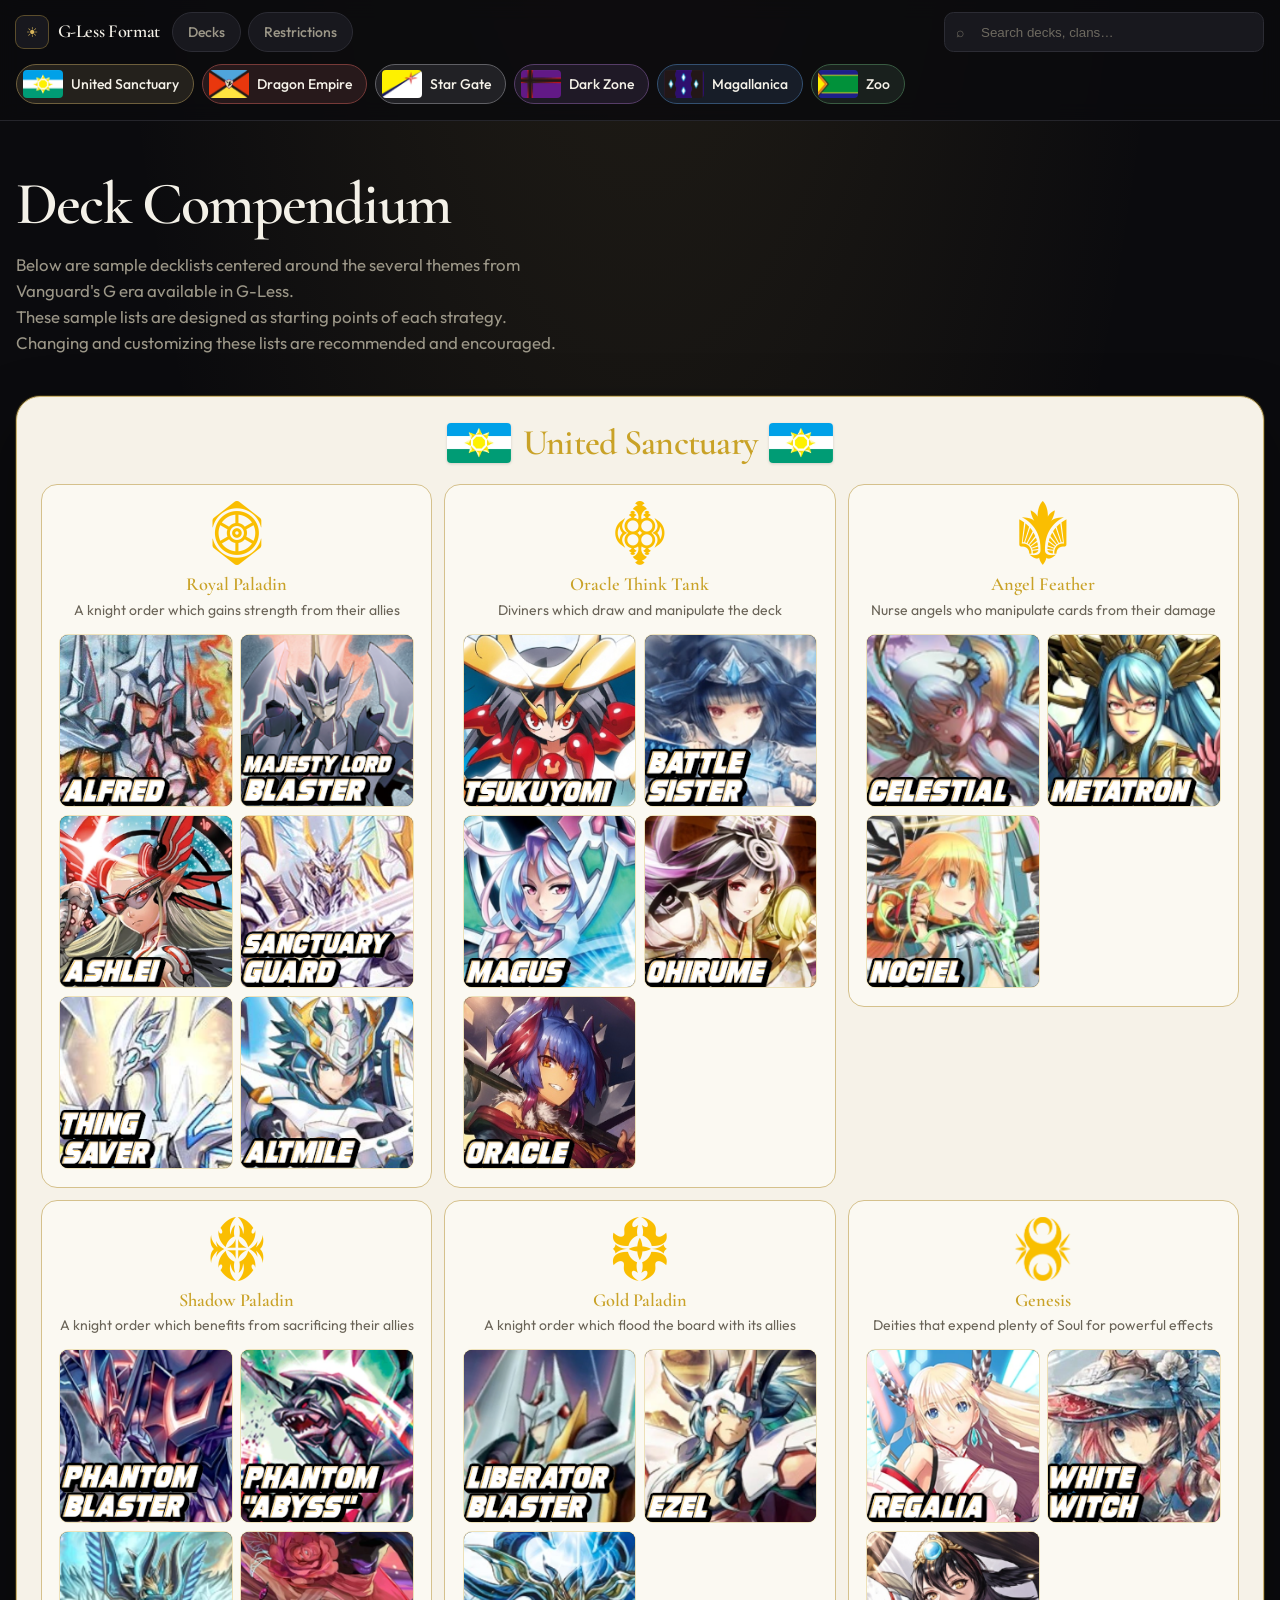
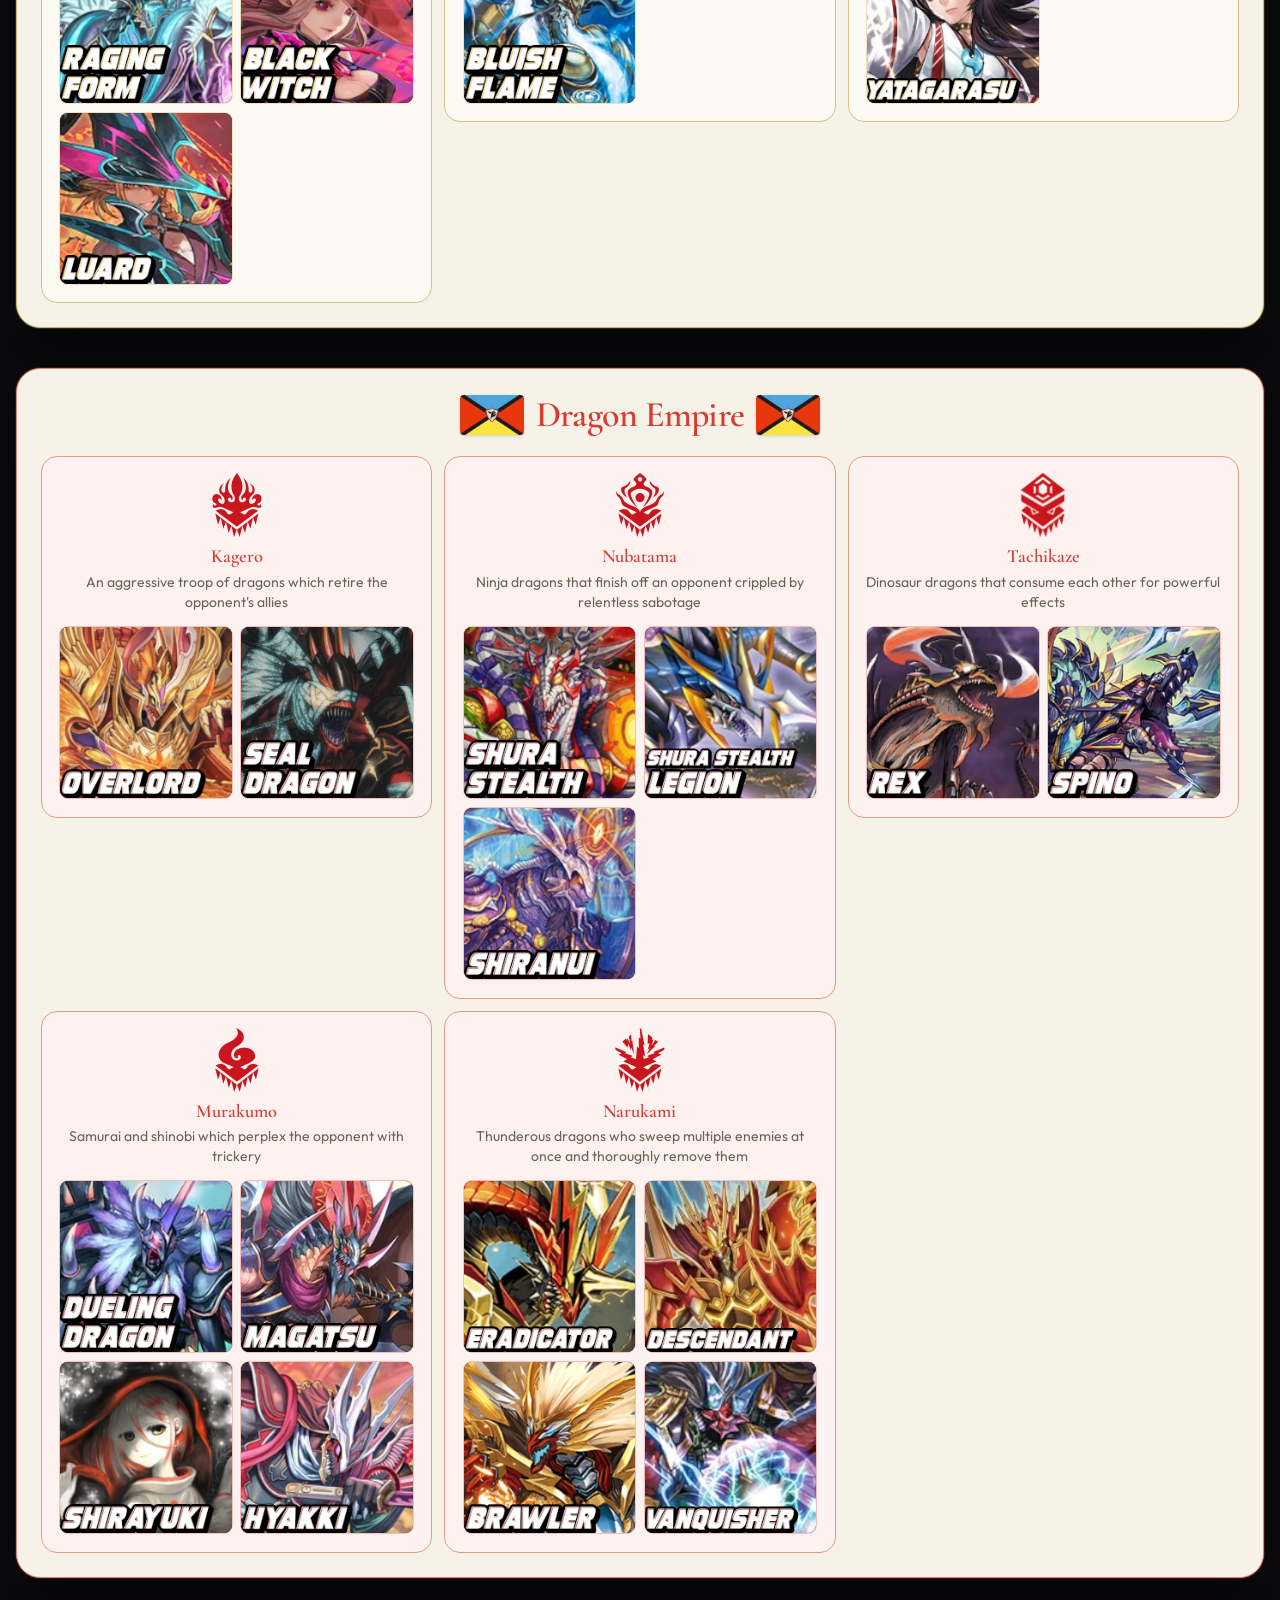
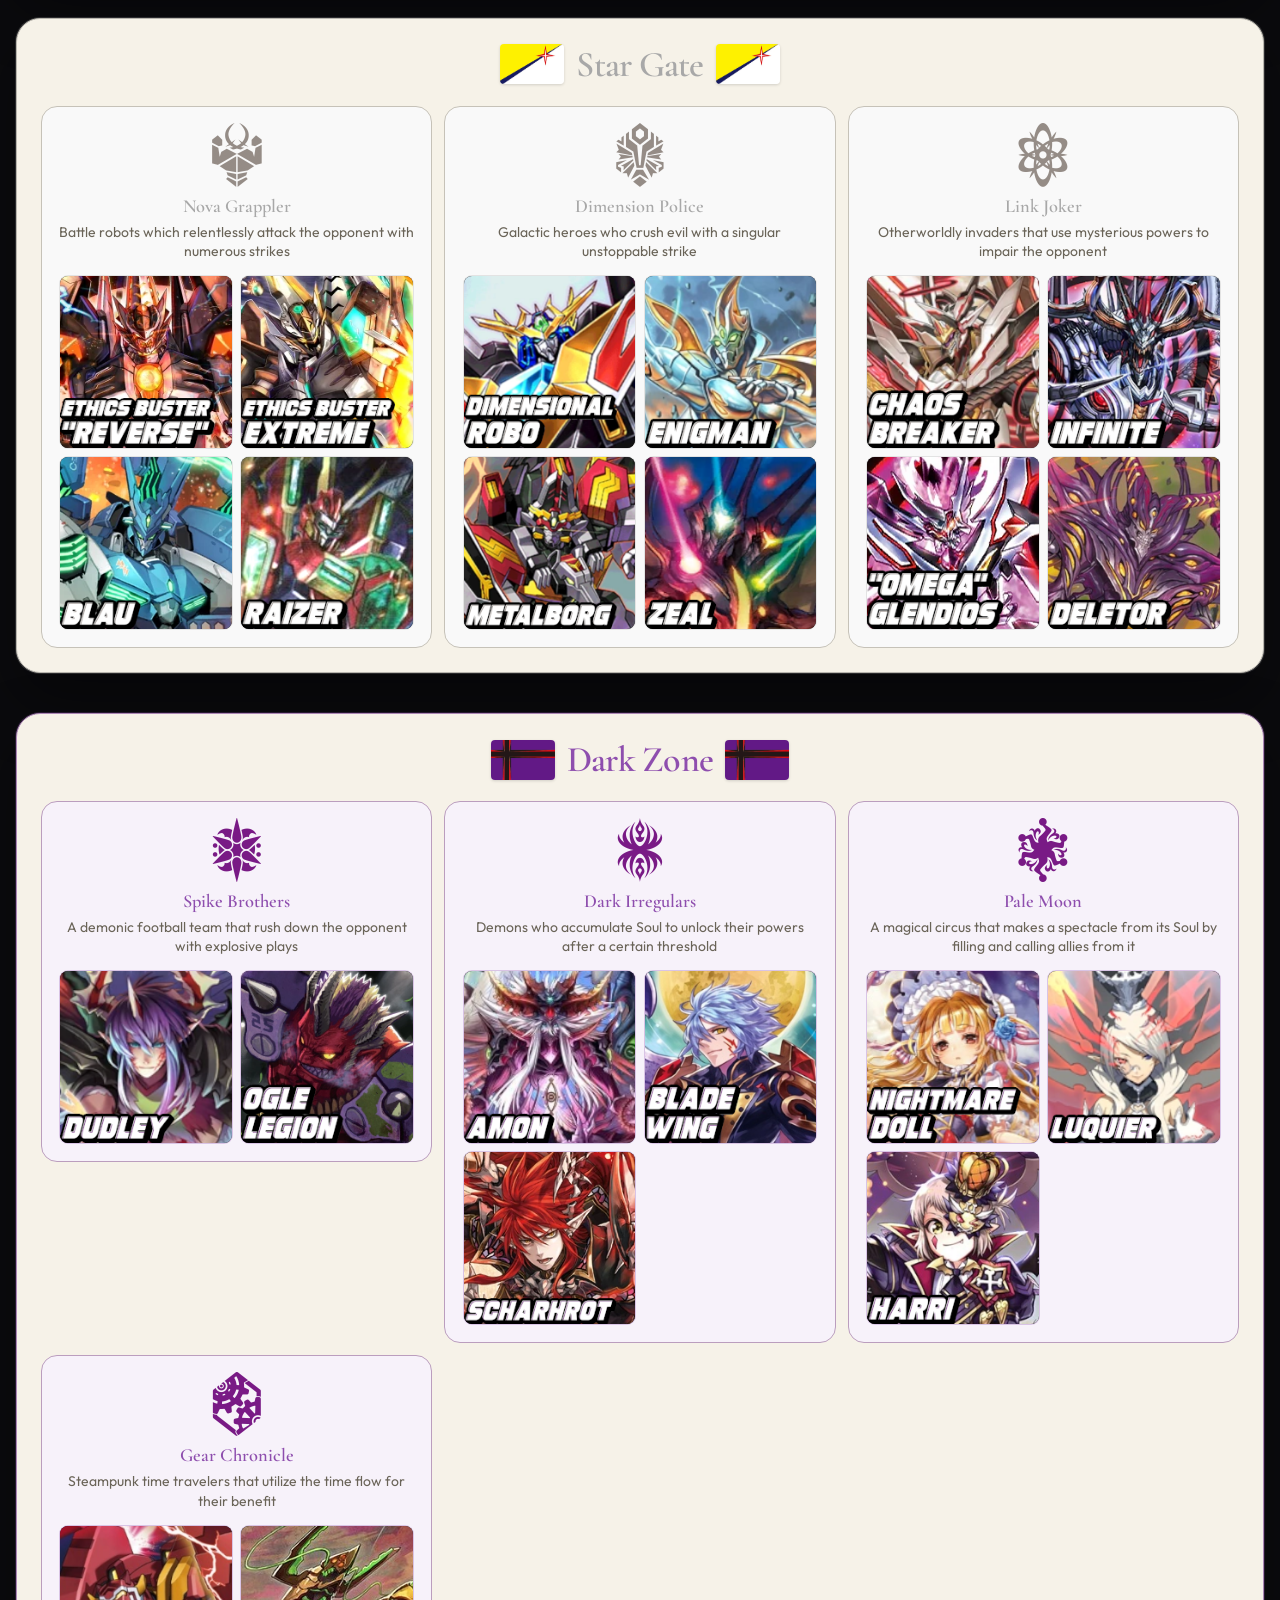
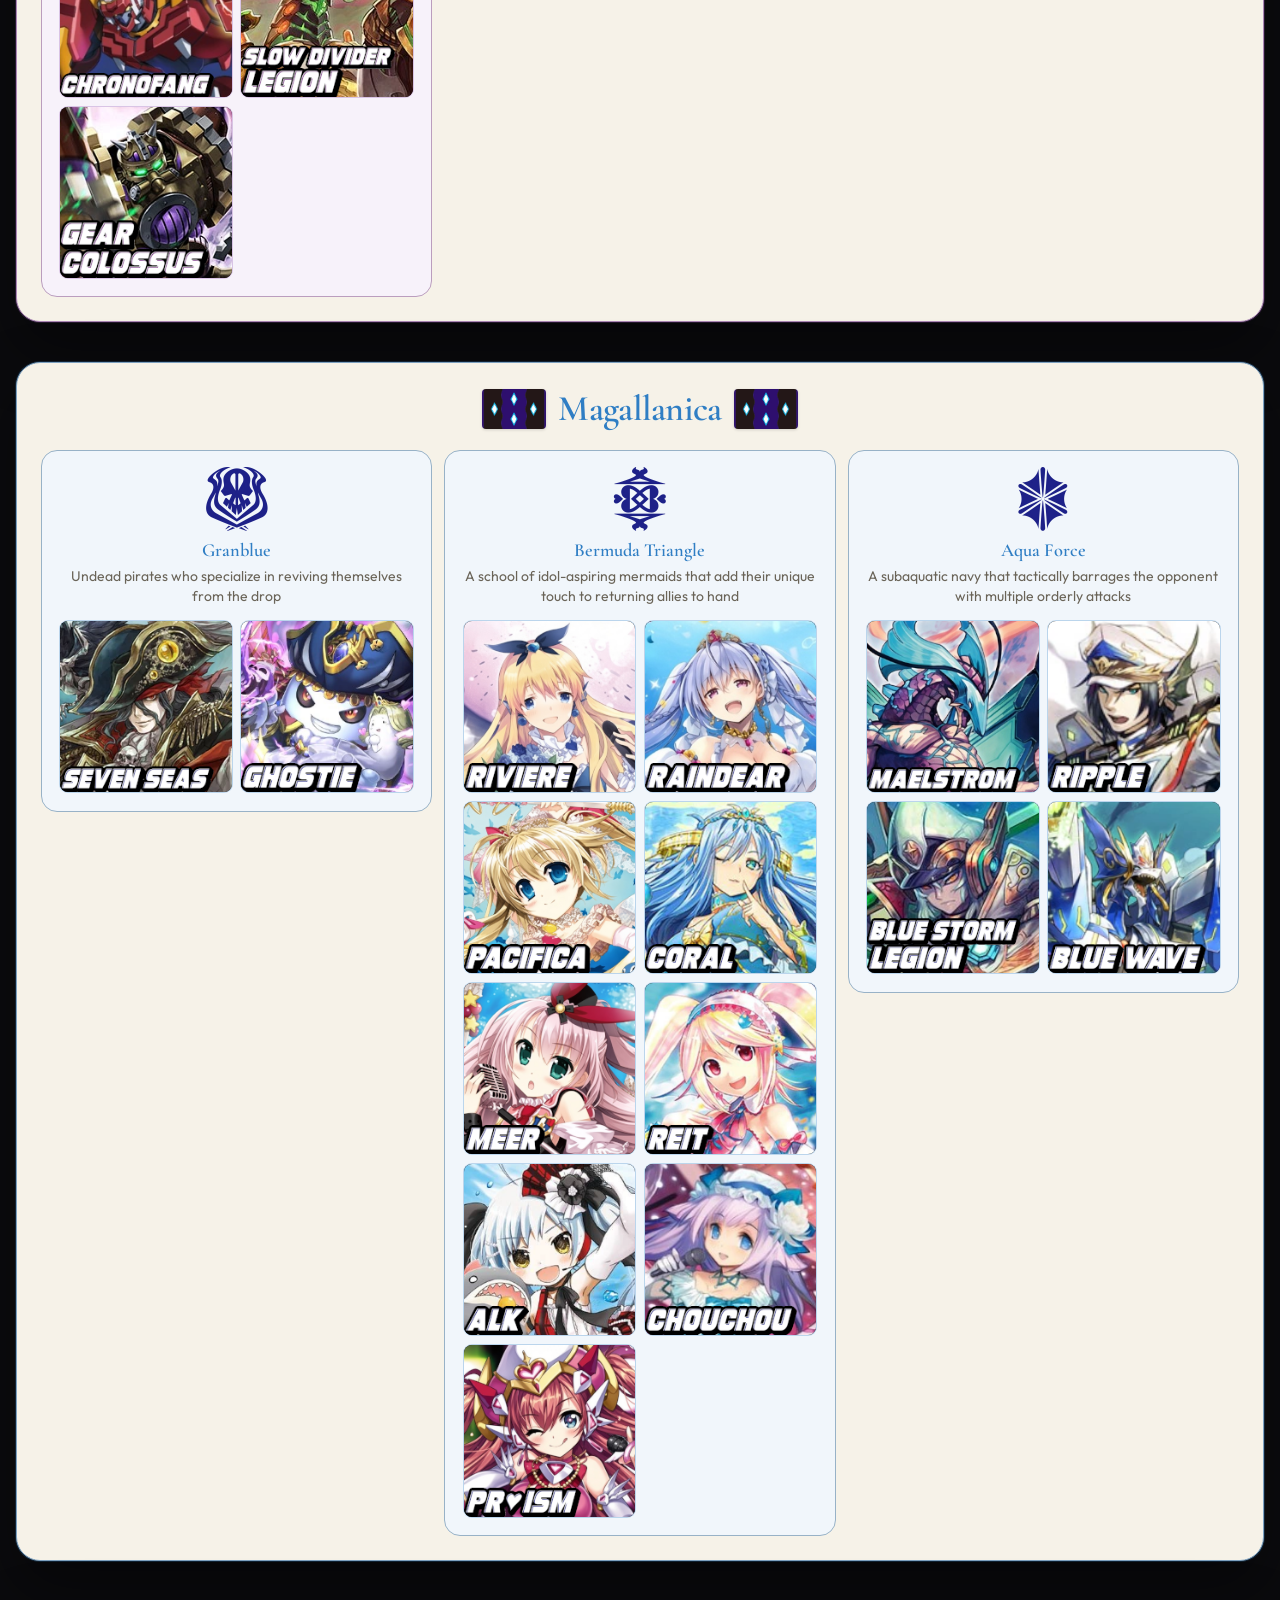
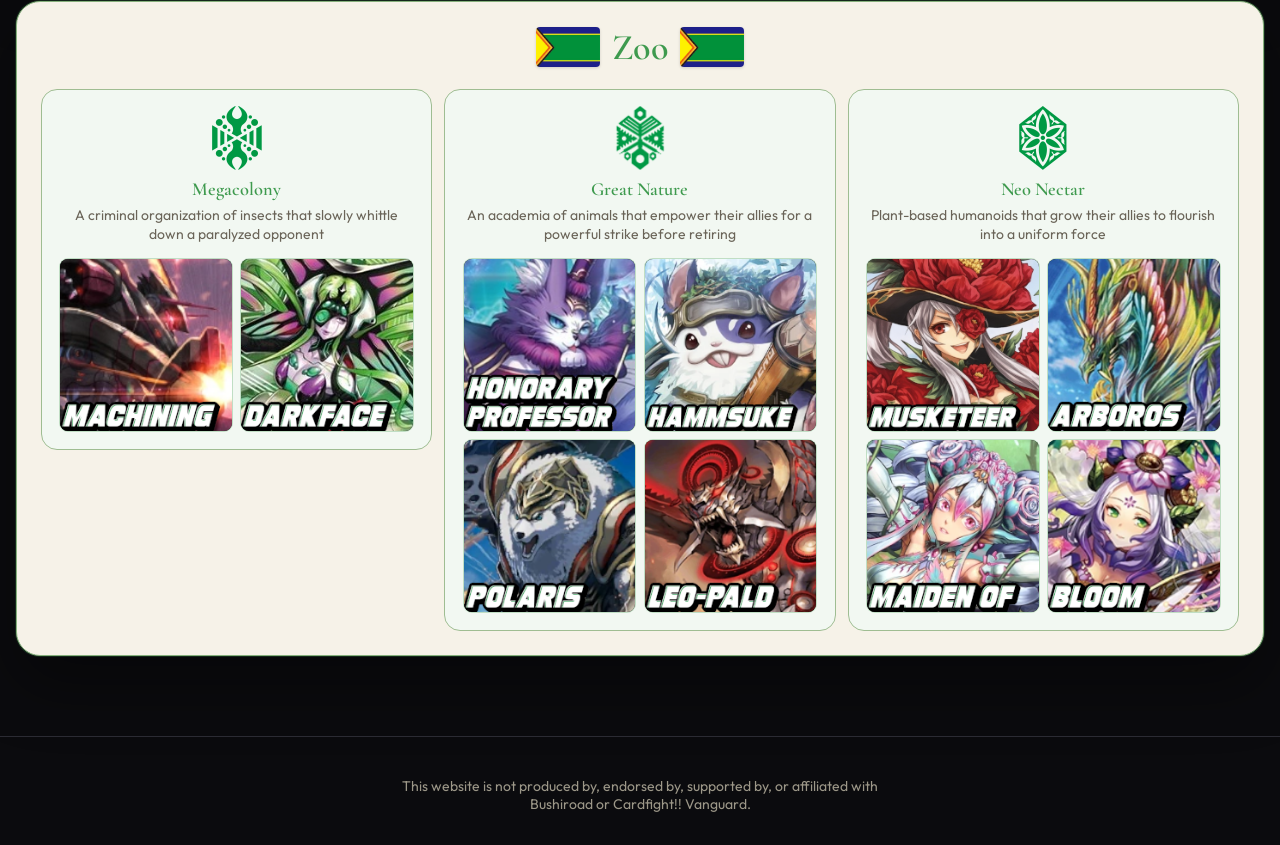
==== index.html @ 63bd17a2 "Update index.html" ====
<!DOCTYPE html>
<html lang="en">
<head>
  <meta charset="utf-8" />
  <meta name="viewport" content="width=device-width, initial-scale=1" />
  <title>G-Less Format</title>
  <meta name="description" content="Sample decklists for G-Less, the Cardfight Vanguard G format featuring no G zone." />
  <link rel="preconnect" href="https://fonts.googleapis.com" />
  <link rel="preconnect" href="https://fonts.gstatic.com" crossorigin />
  <link href="https://fonts.googleapis.com/css2?family=Cormorant+Garamond:wght@500;600;700&family=Outfit:wght@400;500;600&display=swap" rel="stylesheet" />
  <link rel="stylesheet" href="styles.css" />
</head>
<body>
  <a class="sr-only" href="#catalog">Skip to catalog</a>

  <header class="site-header">
    <div class="header-inner">
      <div class="header-top">
        <a class="brand" href="#top">
          <span class="brand-mark" aria-hidden="true">☀</span>
          <span>
            <span class="brand-title">G-Less Format</span>
          </span>
        </a>
        <nav class="page-nav" aria-label="Site">
          <a class="page-link" href="index.html" data-active="false">Decks</a>
          <a class="page-link" href="restrictions.html" data-active="true">Restrictions</a>
        </nav>
        <label class="search-wrap">
          <span class="sr-only">Search decks</span>
          <span class="search-icon" aria-hidden="true">⌕</span>
          <input id="search" type="search" placeholder="Search decks, clans…" autocomplete="off" />
          <button type="button" id="search-clear" class="search-clear" aria-label="Clear search">×</button>
        </label>
      </div>
      <nav class="nation-nav" aria-label="Nations">
        <a class="nation-chip" href="#united-sanctuary" data-nation="united-sanctuary" data-active="false"><img src="art/nations/united-sanctuary.png" alt="" /><span>United Sanctuary</span></a>
        <a class="nation-chip" href="#dragon-empire" data-nation="dragon-empire" data-active="false"><img src="art/nations/dragon-empire.png" alt="" /><span>Dragon Empire</span></a>
        <a class="nation-chip" href="#star-gate" data-nation="star-gate" data-active="false"><img src="art/nations/star-gate.png" alt="" /><span>Star Gate</span></a>
        <a class="nation-chip" href="#dark-zone" data-nation="dark-zone" data-active="false"><img src="art/nations/dark-zone.png" alt="" /><span>Dark Zone</span></a>
        <a class="nation-chip" href="#magallanica" data-nation="magallanica" data-active="false"><img src="art/nations/magallanica.png" alt="" /><span>Magallanica</span></a>
        <a class="nation-chip" href="#zoo" data-nation="zoo" data-active="false"><img src="art/nations/zoo.png" alt="" /><span>Zoo</span></a>
      </nav>
    </div>
  </header>

  <main>
    <section class="hero" id="hero">
      <h1 id="top">Deck Compendium</h1>
      <p class="hero-lead">
        Below are sample decklists centered around the several themes from Vanguard's G era available in G-Less.<br>
        These sample lists are designed as starting points of each strategy. <br>
	Changing and customizing these lists are recommended and encouraged.
      </p>
    </section>

    <div class="catalog" id="catalog">
      <p id="search-status" class="search-status" aria-live="polite"></p>
      <div id="empty-state" class="empty">
        <h2>No matching decks</h2>
        <p>Try another name, clan, or nation.</p>
        <button type="button" id="reset-search">Reset search</button>
      </div>

      <!-- ========== United Sanctuary ========== -->
      <section class="nation-page" id="united-sanctuary" data-nation="united-sanctuary">
        <header class="nation-heading">
          <img src="art/nations/united-sanctuary.png" alt="" />
          <h2>United Sanctuary</h2>
          <img src="art/nations/united-sanctuary.png" alt="" />
        </header>
        <div class="clan-grid">

          <article class="clan" data-clan="royal-paladin">
            <div class="clan-head">
              <img src="art/emblems/royal-paladin.png" alt="" />
              <h3>Royal Paladin</h3>
              <p>A knight order which gains strength from their allies</p>
            </div>
            <div class="deck-grid">
              <a class="deck-tile" target="_blank" rel="noopener noreferrer" href="https://decklog-en.bushiroad.com/view/40CGT" data-name="Alfred"><img src="art/decks/alfred.png" alt="Alfred" loading="lazy" /></a>
              <a class="deck-tile" target="_blank" rel="noopener noreferrer" href="https://decklog-en.bushiroad.com/view/3CH6B" data-name="Majesty Lord Blaster"><img src="art/decks/majesty-lord-blaster.png" alt="Majesty Lord Blaster" loading="lazy" /></a>
              <a class="deck-tile" target="_blank" rel="noopener noreferrer" href="https://decklog-en.bushiroad.com/view/375QT" data-name="Ashlei"><img src="art/decks/ashlei.png" alt="Ashlei" loading="lazy" /></a>
              <a class="deck-tile" target="_blank" rel="noopener noreferrer" href="https://decklog-en.bushiroad.com/view/14CK9" data-name="Sanctuary Guard"><img src="art/decks/sanctuary-guard.png" alt="Sanctuary Guard" loading="lazy" /></a>
              <a class="deck-tile" target="_blank" rel="noopener noreferrer" href="https://decklog-en.bushiroad.com/view/30JXV" data-name="Thing Saver"><img src="art/decks/thing-saver.png" alt="Thing Saver" loading="lazy" /></a>
              <a class="deck-tile" target="_blank" rel="noopener noreferrer" href="https://decklog-en.bushiroad.com/view/433MR" data-name="Altmile"><img src="art/decks/altmile.png" alt="Altmile" loading="lazy" /></a>
            </div>
          </article>

          <article class="clan" data-clan="oracle-think-tank">
            <div class="clan-head">
              <img src="art/emblems/oracle-think-tank.png" alt="" />
              <h3>Oracle Think Tank</h3>
              <p>Diviners which draw and manipulate the deck</p>
            </div>
            <div class="deck-grid">
              <a class="deck-tile" target="_blank" rel="noopener noreferrer" href="https://decklog-en.bushiroad.com/view/3YDF1" data-name="Tsukuyomi"><img src="art/decks/tsukuyomi.png" alt="Tsukuyomi" loading="lazy" /></a>
              <a class="deck-tile" target="_blank" rel="noopener noreferrer" href="https://decklog-en.bushiroad.com/view/4K04K" data-name="Battle Sister"><img src="art/decks/battle-sister.png" alt="Battle Sister" loading="lazy" /></a>
              <a class="deck-tile" target="_blank" rel="noopener noreferrer" href="https://decklog-en.bushiroad.com/view/4JUPH" data-name="Magus"><img src="art/decks/magus.png" alt="Magus" loading="lazy" /></a>
              <a class="deck-tile" target="_blank" rel="noopener noreferrer" href="https://decklog-en.bushiroad.com/view/326CB" data-name="Ohirume"><img src="art/decks/ohirume.png" alt="Ohirume" loading="lazy" /></a>
              <a class="deck-tile" target="_blank" rel="noopener noreferrer" href="https://decklog-en.bushiroad.com/view/1KXMR" data-name="Oracle"><img src="art/decks/oracle.png" alt="Oracle" loading="lazy" /></a>
            </div>
          </article>

          <article class="clan" data-clan="angel-feather">
            <div class="clan-head">
              <img src="art/emblems/angel-feather.png" alt="" />
              <h3>Angel Feather</h3>
              <p>Nurse angels who manipulate cards from their damage</p>
            </div>
            <div class="deck-grid">
              <a class="deck-tile" target="_blank" rel="noopener noreferrer" href="https://decklog-en.bushiroad.com/view/27559" data-name="Celestial"><img src="art/decks/celestial.png" alt="Celestial" loading="lazy" /></a>
              <a class="deck-tile" target="_blank" rel="noopener noreferrer" href="https://decklog-en.bushiroad.com/view/1X8R9" data-name="Metatron"><img src="art/decks/metatron.png" alt="Metatron" loading="lazy" /></a>
              <a class="deck-tile" target="_blank" rel="noopener noreferrer" href="https://decklog-en.bushiroad.com/view/39BPR" data-name="Nociel"><img src="art/decks/nociel.png" alt="Nociel" loading="lazy" /></a>
            </div>
          </article>

          <article class="clan" data-clan="shadow-paladin">
            <div class="clan-head">
              <img src="art/emblems/shadow-paladin.png" alt="" />
              <h3>Shadow Paladin</h3>
              <p>A knight order which benefits from sacrificing their allies</p>
            </div>
            <div class="deck-grid">
              <a class="deck-tile" target="_blank" rel="noopener noreferrer" href="https://decklog-en.bushiroad.com/view/1HUX9" data-name="Phantom Blaster"><img src="art/decks/phantom-blaster.png" alt="Phantom Blaster" loading="lazy" /></a>
              <a class="deck-tile" target="_blank" rel="noopener noreferrer" href="https://decklog-en.bushiroad.com/view/6N263" data-name="Phantom &quot;Abyss&quot"><img src="art/decks/phantom-abyss.png" alt="Phantom &quot;Abyss&quot" loading="lazy" /></a>
              <a class="deck-tile" target="_blank" rel="noopener noreferrer" href="https://decklog-en.bushiroad.com/view/6682B" data-name="Raging Form"><img src="art/decks/raging-form.png" alt="Raging Form" loading="lazy" /></a>
              <a class="deck-tile" target="_blank" rel="noopener noreferrer" href="https://decklog-en.bushiroad.com/view/11DVZ" data-name="Black Witch"><img src="art/decks/black-witch.png" alt="Black Witch" loading="lazy" /></a>
              <a class="deck-tile" target="_blank" rel="noopener noreferrer" href="https://decklog-en.bushiroad.com/view/4N57V" data-name="Luard"><img src="art/decks/luard.png" alt="Luard" loading="lazy" /></a>
            </div>
          </article>

          <article class="clan" data-clan="gold-paladin">
            <div class="clan-head">
              <img src="art/emblems/gold-paladin.png" alt="" />
              <h3>Gold Paladin</h3>
              <p>A knight order which flood the board with its allies</p>
            </div>
            <div class="deck-grid">
              <a class="deck-tile" target="_blank" rel="noopener noreferrer" href="https://decklog-en.bushiroad.com/view/2NEYF" data-name="Liberator Blaster"><img src="art/decks/liberator-blaster.png" alt="Liberator Blaster" loading="lazy" /></a>
              <a class="deck-tile" target="_blank" rel="noopener noreferrer" href="https://decklog-en.bushiroad.com/view/4LLT1" data-name="Ezel"><img src="art/decks/ezel.png" alt="Ezel" loading="lazy" /></a>
              <a class="deck-tile" target="_blank" rel="noopener noreferrer" href="https://decklog-en.bushiroad.com/view/24NH1" data-name="Bluish Flame"><img src="art/decks/bluish-flame.png" alt="Bluish Flame" loading="lazy" /></a>
            </div>
          </article>

          <article class="clan" data-clan="genesis">
            <div class="clan-head">
              <img src="art/emblems/genesis.png" alt="" />
              <h3>Genesis</h3>
              <p>Deities that expend plenty of Soul for powerful effects</p>
            </div>
            <div class="deck-grid">
              <a class="deck-tile" target="_blank" rel="noopener noreferrer" href="https://decklog-en.bushiroad.com/view/66YH5" data-name="Regalia"><img src="art/decks/regalia.png" alt="Regalia" loading="lazy" /></a>
              <a class="deck-tile" target="_blank" rel="noopener noreferrer" href="https://decklog-en.bushiroad.com/view/3G8JF" data-name="White Witch"><img src="art/decks/white-witch.png" alt="White Witch" loading="lazy" /></a>
              <a class="deck-tile" target="_blank" rel="noopener noreferrer" href="https://decklog-en.bushiroad.com/view/5WMQ3" data-name="Yatagarasu"><img src="art/decks/yatagarasu.png" alt="Yatagarasu" loading="lazy" /></a>
            </div>
          </article>
        </div>
      </section>

      <!-- ========== Dragon Empire ========== -->
      <section class="nation-page" id="dragon-empire" data-nation="dragon-empire">
        <header class="nation-heading">
          <img src="art/nations/dragon-empire.png" alt="" />
          <h2>Dragon Empire</h2>
          <img src="art/nations/dragon-empire.png" alt="" />
        </header>
        <div class="clan-grid">

          <article class="clan" data-clan="kagero">
            <div class="clan-head">
              <img src="art/emblems/kagero.png" alt="" />
              <h3>Kagero</h3>
              <p>An aggressive troop of dragons which retire the opponent's allies</p>
            </div>
            <div class="deck-grid">
              <a class="deck-tile" target="_blank" rel="noopener noreferrer" href="https://decklog-en.bushiroad.com/view/4958P" data-name="Overlord"><img src="art/decks/overlord.png" alt="Overlord" loading="lazy" /></a>
              <a class="deck-tile" target="_blank" rel="noopener noreferrer" href="https://decklog-en.bushiroad.com/view/46025" data-name="Seal Dragon"><img src="art/decks/seal-dragon.png" alt="Seal Dragon" loading="lazy" /></a>
            </div>
          </article>

          <article class="clan" data-clan="nubatama">
            <div class="clan-head">
              <img src="art/emblems/nubatama.png" alt="" />
              <h3>Nubatama</h3>
              <p>Ninja dragons that finish off an opponent crippled by relentless sabotage</p>
            </div>
            <div class="deck-grid">
              <a class="deck-tile" target="_blank" rel="noopener noreferrer" href="https://decklog-en.bushiroad.com/view/3GLUT" data-name="Shura Stealth"><img src="art/decks/shura-stealth.png" alt="Shura Stealth" loading="lazy" /></a>
              <a class="deck-tile" target="_blank" rel="noopener noreferrer" href="https://decklog-en.bushiroad.com/view/37ZCP" data-name="Shura Stealth Legion"><img src="art/decks/shura-stealth-legion.png" alt="Shura Stealth Legion" loading="lazy" /></a>
              <a class="deck-tile" target="_blank" rel="noopener noreferrer" href="https://decklog-en.bushiroad.com/view/49YXZ" data-name="Shiranui"><img src="art/decks/shiranui.png" alt="Shiranui" loading="lazy" /></a>
            </div>
          </article>

          <article class="clan" data-clan="tachikaze">
            <div class="clan-head">
              <img src="art/emblems/tachikaze.png" alt="" />
              <h3>Tachikaze</h3>
              <p>Dinosaur dragons that consume each other for powerful effects</p>
            </div>
            <div class="deck-grid">
              <a class="deck-tile" target="_blank" rel="noopener noreferrer" href="https://decklog-en.bushiroad.com/view/6WTKD" data-name="Rex"><img src="art/decks/rex.png" alt="Rex" loading="lazy" /></a>
              <a class="deck-tile" target="_blank" rel="noopener noreferrer" href="https://decklog-en.bushiroad.com/view/4484T" data-name="Spino"><img src="art/decks/spino.png" alt="Spino" loading="lazy" /></a>
            </div>
          </article>

          <article class="clan" data-clan="murakumo">
            <div class="clan-head">
              <img src="art/emblems/murakumo.png" alt="" />
              <h3>Murakumo</h3>
              <p>Samurai and shinobi which perplex the opponent with trickery</p>
            </div>
            <div class="deck-grid">
              <a class="deck-tile" target="_blank" rel="noopener noreferrer" href="https://decklog-en.bushiroad.com/view/43NUB" data-name="Dueling Dragon"><img src="art/decks/dueling-dragon.png" alt="Dueling Dragon" loading="lazy" /></a>
              <a class="deck-tile" target="_blank" rel="noopener noreferrer" href="https://decklog-en.bushiroad.com/view/2DLL3" data-name="Magatsu"><img src="art/decks/magatsu.png" alt="Magatsu" loading="lazy" /></a>
              <a class="deck-tile" target="_blank" rel="noopener noreferrer" href="https://decklog-en.bushiroad.com/view/19WLP" data-name="Shirayuki"><img src="art/decks/shirayuki.png" alt="Shirayuki" loading="lazy" /></a>
              <a class="deck-tile" target="_blank" rel="noopener noreferrer" href="https://decklog-en.bushiroad.com/view/6GWTD" data-name="Hyakki"><img src="art/decks/hyakki.png" alt="Hyakki" loading="lazy" /></a>
            </div>
          </article>

          <article class="clan" data-clan="narukami">
            <div class="clan-head">
              <img src="art/emblems/narukami.png" alt="" />
              <h3>Narukami</h3>
              <p>Thunderous dragons who sweep multiple enemies at once and thoroughly remove them</p>
            </div>
            <div class="deck-grid">
              <a class="deck-tile" target="_blank" rel="noopener noreferrer" href="https://decklog-en.bushiroad.com/view/71CBZ" data-name="Eradicator"><img src="art/decks/eradicator.png" alt="Eradicator" loading="lazy" /></a>
              <a class="deck-tile" target="_blank" rel="noopener noreferrer" href="https://decklog-en.bushiroad.com/view/3SJW7" data-name="Descendant"><img src="art/decks/descendant.png" alt="Descendant" loading="lazy" /></a>
              <a class="deck-tile" target="_blank" rel="noopener noreferrer" href="https://decklog-en.bushiroad.com/view/67L27" data-name="Brawler"><img src="art/decks/brawler.png" alt="Brawler" loading="lazy" /></a>
              <a class="deck-tile" target="_blank" rel="noopener noreferrer" href="https://decklog-en.bushiroad.com/view/274H5" data-name="Vanquisher"><img src="art/decks/vanquisher.png" alt="Vanquisher" loading="lazy" /></a>
            </div>
          </article>
        </div>
      </section>

      <!-- ========== Star Gate ========== -->
      <section class="nation-page" id="star-gate" data-nation="star-gate">
        <header class="nation-heading">
          <img src="art/nations/star-gate.png" alt="" />
          <h2>Star Gate</h2>
          <img src="art/nations/star-gate.png" alt="" />
        </header>
        <div class="clan-grid">

          <article class="clan" data-clan="nova-grappler">
            <div class="clan-head">
              <img src="art/emblems/nova-grappler.png" alt="" />
              <h3>Nova Grappler</h3>
              <p>Battle robots which relentlessly attack the opponent with numerous strikes</p>
            </div>
            <div class="deck-grid">
              <a class="deck-tile" target="_blank" rel="noopener noreferrer" href="https://decklog-en.bushiroad.com/view/4R1M1" data-name="Ethics Buster &quot;Reverse&quot;"><img src="art/decks/ethics-buster-reverse.png" alt="Ethics Buster &quot;Reverse&quot;" loading="lazy" /></a>
              <a class="deck-tile" target="_blank" rel="noopener noreferrer" href="https://decklog-en.bushiroad.com/view/3D82T" data-name="Ethics Buster Extreme"><img src="art/decks/ethics-buster-extreme.png" alt="Ethics Buster Extreme" loading="lazy" /></a>
              <a class="deck-tile" target="_blank" rel="noopener noreferrer" href="https://decklog-en.bushiroad.com/view/5BQRM" data-name="Blau"><img src="art/decks/blau.png" alt="Blau" loading="lazy" /></a>
              <a class="deck-tile" target="_blank" rel="noopener noreferrer" href="https://decklog-en.bushiroad.com/view/6PAT1" data-name="Raizer"><img src="art/decks/raizer.png" alt="Raizer" loading="lazy" /></a>
            </div>
          </article>

          <article class="clan" data-clan="dimension-police">
            <div class="clan-head">
              <img src="art/emblems/dimension-police.png" alt="" />
              <h3>Dimension Police</h3>
              <p>Galactic heroes who crush evil with a singular unstoppable strike</p>
            </div>
            <div class="deck-grid">
              <a class="deck-tile" target="_blank" rel="noopener noreferrer" href="https://decklog-en.bushiroad.com/view/29G9H" data-name="Dimensional Robo"><img src="art/decks/dimensional-robo.png" alt="Dimensional Robo" loading="lazy" /></a>
              <a class="deck-tile" target="_blank" rel="noopener noreferrer" href="https://decklog-en.bushiroad.com/view/7P4BZ" data-name="Enigman"><img src="art/decks/enigman.png" alt="Enigman" loading="lazy" /></a>
              <a class="deck-tile" target="_blank" rel="noopener noreferrer" href="https://decklog-en.bushiroad.com/view/1A0KM" data-name="Metalborg"><img src="art/decks/metalborg.png" alt="Metalborg" loading="lazy" /></a>
              <a class="deck-tile" target="_blank" rel="noopener noreferrer" href="https://decklog-en.bushiroad.com/view/V2UB" data-name="Zeal"><img src="art/decks/zeal.png" alt="Zeal" loading="lazy" /></a>
            </div>
          </article>

          <article class="clan" data-clan="link-joker">
            <div class="clan-head">
              <img src="art/emblems/link-joker.png" alt="" />
              <h3>Link Joker</h3>
              <p>Otherworldly invaders that use mysterious powers to impair the opponent</p>
            </div>
            <div class="deck-grid">
              <a class="deck-tile" target="_blank" rel="noopener noreferrer" href="https://decklog-en.bushiroad.com/view/6933V" data-name="Chaos Breaker"><img src="art/decks/chaos-breaker.png" alt="Chaos Breaker" loading="lazy" /></a>
              <a class="deck-tile" target="_blank" rel="noopener noreferrer" href="https://decklog-en.bushiroad.com/view/207NF" data-name="Infinite"><img src="art/decks/infinite.png" alt="Infinite" loading="lazy" /></a>
              <a class="deck-tile" target="_blank" rel="noopener noreferrer" href="https://decklog-en.bushiroad.com/view/6A3XM" data-name="Omega Glendios"><img src="art/decks/omega-glendios.png" alt="Omega Glendios" loading="lazy" /></a>
              <a class="deck-tile" target="_blank" rel="noopener noreferrer" href="https://decklog-en.bushiroad.com/view/7XA11" data-name="Deletor"><img src="art/decks/deletor.png" alt="Deletor" loading="lazy" /></a>
            </div>
          </article>
        </div>
      </section>

      <!-- ========== Dark Zone ========== -->
      <section class="nation-page" id="dark-zone" data-nation="dark-zone">
        <header class="nation-heading">
          <img src="art/nations/dark-zone.png" alt="" />
          <h2>Dark Zone</h2>
          <img src="art/nations/dark-zone.png" alt="" />
        </header>
        <div class="clan-grid">

          <article class="clan" data-clan="spike-brothers">
            <div class="clan-head">
              <img src="art/emblems/spike-brothers.png" alt="" />
              <h3>Spike Brothers</h3>
              <p>A demonic football team that rush down the opponent with explosive plays</p>
            </div>
            <div class="deck-grid">
              <a class="deck-tile" target="_blank" rel="noopener noreferrer" href="https://decklog-en.bushiroad.com/view/5NNDM" data-name="Dudley"><img src="art/decks/dudley.png" alt="Dudley" loading="lazy" /></a>
              <a class="deck-tile" target="_blank" rel="noopener noreferrer" href="https://decklog-en.bushiroad.com/view/5A2C7" data-name="Ogle Legion"><img src="art/decks/ogle-legion.png" alt="Ogle Legion" loading="lazy" /></a>
            </div>
          </article>

          <article class="clan" data-clan="dark-irregulars">
            <div class="clan-head">
              <img src="art/emblems/dark-irregulars.png" alt="" />
              <h3>Dark Irregulars</h3>
              <p>Demons who accumulate Soul to unlock their powers after a certain threshold</p>
            </div>
            <div class="deck-grid">
              <a class="deck-tile" target="_blank" rel="noopener noreferrer" href="https://decklog-en.bushiroad.com/view/47AXZ" data-name="Amon"><img src="art/decks/amon.png" alt="Amon" loading="lazy" /></a>
              <a class="deck-tile" target="_blank" rel="noopener noreferrer" href="https://decklog-en.bushiroad.com/view/2368T" data-name="Blade Wing"><img src="art/decks/blade-wing.png" alt="Blade Wing" loading="lazy" /></a>
              <a class="deck-tile" target="_blank" rel="noopener noreferrer" href="https://decklog-en.bushiroad.com/view/3HQ91" data-name="Scharhrot"><img src="art/decks/scharhrot.png" alt="Scharhrot" loading="lazy" /></a>
            </div>
          </article>

          <article class="clan" data-clan="pale-moon">
            <div class="clan-head">
              <img src="art/emblems/pale-moon.png" alt="" />
              <h3>Pale Moon</h3>
              <p>A magical circus that makes a spectacle from its Soul by filling and calling allies from it</p>
            </div>
            <div class="deck-grid">
              <a class="deck-tile" target="_blank" rel="noopener noreferrer" href="https://decklog-en.bushiroad.com/view/37VK1" data-name="Nightmare Doll"><img src="art/decks/nightmare-doll.png" alt="Nightmare Doll" loading="lazy" /></a>
              <a class="deck-tile" target="_blank" rel="noopener noreferrer" href="https://decklog-en.bushiroad.com/view/53CNK" data-name="Luquier"><img src="art/decks/luquier.png" alt="Luquier" loading="lazy" /></a>
              <a class="deck-tile" target="_blank" rel="noopener noreferrer" href="https://decklog-en.bushiroad.com/view/5GCMR" data-name="Harri"><img src="art/decks/harri.png" alt="Harri" loading="lazy" /></a>
            </div>
          </article>

          <article class="clan" data-clan="gear-chronicle">
            <div class="clan-head">
              <img src="art/emblems/gear-chronicle.png" alt="" />
              <h3>Gear Chronicle</h3>
              <p>Steampunk time travelers that utilize the time flow for their benefit</p>
            </div>
            <div class="deck-grid">
              <a class="deck-tile" target="_blank" rel="noopener noreferrer" href="https://decklog-en.bushiroad.com/view/2B6WX" data-name="Chronofang"><img src="art/decks/chronofang.png" alt="Chronofang" loading="lazy" /></a>
              <a class="deck-tile" target="_blank" rel="noopener noreferrer" href="https://decklog-en.bushiroad.com/view/1D8DR" data-name="Slow Divider Legion"><img src="art/decks/slow-divider-legion.png" alt="Slow Divider Legion" loading="lazy" /></a>
              <a class="deck-tile" target="_blank" rel="noopener noreferrer" href="https://decklog-en.bushiroad.com/view/12MCP" data-name="Gear Colossus"><img src="art/decks/gear-colossus.png" alt="Gear Colossus" loading="lazy" /></a>
            </div>
          </article>
        </div>
      </section>

      <!-- ========== Magallanica ========== -->
      <section class="nation-page" id="magallanica" data-nation="magallanica">
        <header class="nation-heading">
          <img src="art/nations/magallanica.png" alt="" />
          <h2>Magallanica</h2>
          <img src="art/nations/magallanica.png" alt="" />
        </header>
        <div class="clan-grid">

          <article class="clan" data-clan="granblue">
            <div class="clan-head">
              <img src="art/emblems/granblue.png" alt="" />
              <h3>Granblue</h3>
              <p>Undead pirates who specialize in reviving themselves from the drop</p>
            </div>
            <div class="deck-grid">
              <a class="deck-tile" target="_blank" rel="noopener noreferrer" href="https://decklog-en.bushiroad.com/view/5Y6UF" data-name="Seven Seas"><img src="art/decks/seven-seas.png" alt="Seven Seas" loading="lazy" /></a>
              <a class="deck-tile" target="_blank" rel="noopener noreferrer" href="https://decklog-en.bushiroad.com/view/1DWXR" data-name="Ghostie"><img src="art/decks/ghostie.png" alt="Ghostie" loading="lazy" /></a>
            </div>
          </article>

          <article class="clan" data-clan="bermuda-triangle">
            <div class="clan-head">
              <img src="art/emblems/bermuda-triangle.png" alt="" />
              <h3>Bermuda Triangle</h3>
              <p>A school of idol-aspiring mermaids that add their unique touch to returning allies to hand</p>
            </div>
            <div class="deck-grid">
              <a class="deck-tile" target="_blank" rel="noopener noreferrer" href="https://decklog-en.bushiroad.com/view/2EQ39" data-name="Riviere"><img src="art/decks/riviere.png" alt="Riviere" loading="lazy" /></a>
              <a class="deck-tile" target="_blank" rel="noopener noreferrer" href="https://decklog-en.bushiroad.com/view/1Q37Z" data-name="Raindear"><img src="art/decks/raindear.png" alt="Raindear" loading="lazy" /></a>
              <a class="deck-tile" target="_blank" rel="noopener noreferrer" href="https://decklog-en.bushiroad.com/view/235HR" data-name="Pacifica"><img src="art/decks/pacifica.png" alt="Pacifica" loading="lazy" /></a>
              <a class="deck-tile" target="_blank" rel="noopener noreferrer" href="https://decklog-en.bushiroad.com/view/7G0C7" data-name="Coral"><img src="art/decks/coral.png" alt="Coral" loading="lazy" /></a>
              <a class="deck-tile" target="_blank" rel="noopener noreferrer" href="https://decklog-en.bushiroad.com/view/4KK59" data-name="Meer"><img src="art/decks/meer.png" alt="Meer" loading="lazy" /></a>
              <a class="deck-tile" target="_blank" rel="noopener noreferrer" href="https://decklog-en.bushiroad.com/view/75CH5" data-name="Reit"><img src="art/decks/reit.png" alt="Reit" loading="lazy" /></a>
              <a class="deck-tile" target="_blank" rel="noopener noreferrer" href="https://decklog-en.bushiroad.com/view/3G63Z" data-name="Alk"><img src="art/decks/alk.png" alt="Alk" loading="lazy" /></a>
              <a class="deck-tile" target="_blank" rel="noopener noreferrer" href="https://decklog-en.bushiroad.com/view/14SHM" data-name="Chouchou"><img src="art/decks/chouchou.png" alt="Chouchou" loading="lazy" /></a>
              <a class="deck-tile" target="_blank" rel="noopener noreferrer" href="https://decklog-en.bushiroad.com/view/6ZYAX" data-name="PRISM"><img src="art/decks/prism.png" alt="PRISM" loading="lazy" /></a>
            </div>
          </article>

          <article class="clan" data-clan="aqua-force">
            <div class="clan-head">
              <img src="art/emblems/aqua-force.png" alt="" />
              <h3>Aqua Force</h3>
              <p>A subaquatic navy that tactically barrages the opponent with multiple orderly attacks</p>
            </div>
            <div class="deck-grid">
              <a class="deck-tile" target="_blank" rel="noopener noreferrer" href="https://decklog-en.bushiroad.com/view/UTJR" data-name="Maelstrom"><img src="art/decks/maelstrom.png" alt="Maelstrom" loading="lazy" /></a>
		<a class="deck-tile" target="_blank" rel="noopener noreferrer" href="https://decklog-en.bushiroad.com/view/6EWZM" data-name="Ripple"><img src="art/decks/ripple.png" alt="Maelstrom" loading="lazy" /></a>
              <a class="deck-tile" target="_blank" rel="noopener noreferrer" href="https://decklog-en.bushiroad.com/view/4WA5V" data-name="Blue Storm Legion"><img src="art/decks/blue-storm-legion.png" alt="Blue Storm Legion" loading="lazy" /></a>
              <a class="deck-tile" target="_blank" rel="noopener noreferrer" href="https://decklog-en.bushiroad.com/view/59UKM" data-name="Blue Wave"><img src="art/decks/blue-wave.png" alt="Blue Wave" loading="lazy" /></a>
            </div>
          </article>
        </div>
      </section>

      <!-- ========== Zoo ========== -->
      <section class="nation-page" id="zoo" data-nation="zoo">
        <header class="nation-heading">
          <img src="art/nations/zoo.png" alt="" />
          <h2>Zoo</h2>
          <img src="art/nations/zoo.png" alt="" />
        </header>
        <div class="clan-grid">

          <article class="clan" data-clan="megacolony">
            <div class="clan-head">
              <img src="art/emblems/megacolony.png" alt="" />
              <h3>Megacolony</h3>
              <p>A criminal organization of insects that slowly whittle down a paralyzed opponent</p>
            </div>
            <div class="deck-grid">
              <a class="deck-tile" target="_blank" rel="noopener noreferrer" href="https://decklog-en.bushiroad.com/view/3Q7B9" data-name="Machining"><img src="art/decks/machining.png" alt="Machining" loading="lazy" /></a>
              <a class="deck-tile" target="_blank" rel="noopener noreferrer" href="https://decklog-en.bushiroad.com/view/54G8P" data-name="Darkface"><img src="art/decks/darkface.png" alt="Darkface" loading="lazy" /></a>
            </div>
          </article>

          <article class="clan" data-clan="great-nature">
            <div class="clan-head">
              <img src="art/emblems/great-nature.png" alt="" />
              <h3>Great Nature</h3>
              <p>An academia of animals that empower their allies for a powerful strike before retiring</p>
            </div>
            <div class="deck-grid">
              <a class="deck-tile" target="_blank" rel="noopener noreferrer" href="https://decklog-en.bushiroad.com/view/2C4HF" data-name="Honorary Professor"><img src="art/decks/honorary-professor.png" alt="Honorary Professor" loading="lazy" /></a>
              <a class="deck-tile" target="_blank" rel="noopener noreferrer" href="https://decklog-en.bushiroad.com/view/4PVF5" data-name="Hammsuke"><img src="art/decks/hammsuke.png" alt="Hammsuke" loading="lazy" /></a>
              <a class="deck-tile" target="_blank" rel="noopener noreferrer" href="https://decklog-en.bushiroad.com/view/2XY0T" data-name="Polaris"><img src="art/decks/polaris.png" alt="Polaris" loading="lazy" /></a>
              <a class="deck-tile" target="_blank" rel="noopener noreferrer" href="https://decklog-en.bushiroad.com/view/23FGK" data-name="Leo-pald"><img src="art/decks/leo-pald.png" alt="Leo-pald" loading="lazy" /></a>
            </div>
          </article>

          <article class="clan" data-clan="neo-nectar">
            <div class="clan-head">
              <img src="art/emblems/neo-nectar.png" alt="" />
              <h3>Neo Nectar</h3>
              <p>Plant-based humanoids that grow their allies to flourish into a uniform force</p>
            </div>
            <div class="deck-grid">
              <a class="deck-tile" target="_blank" rel="noopener noreferrer" href="https://decklog-en.bushiroad.com/view/2Z3FB" data-name="Musketeer"><img src="art/decks/musketeer.png" alt="Musketeer" loading="lazy" /></a>
              <a class="deck-tile" target="_blank" rel="noopener noreferrer" href="https://decklog-en.bushiroad.com/view/1JMMM" data-name="Arboros"><img src="art/decks/arboros.png" alt="Arboros" loading="lazy" /></a>
              <a class="deck-tile" target="_blank" rel="noopener noreferrer" href="https://decklog-en.bushiroad.com/view/2QR79" data-name="Maiden of"><img src="art/decks/maiden-of.png" alt="Maiden of" loading="lazy" /></a>
              <a class="deck-tile" target="_blank" rel="noopener noreferrer" href="https://decklog-en.bushiroad.com/view/7RD7M" data-name="Bloom"><img src="art/decks/bloom.png" alt="Bloom" loading="lazy" /></a>
            </div>
          </article>
        </div>
      </section>

    </div>
  </main>

  <footer class="site-footer">
    <!--<p class="foot-title">G-Less Deck Compendium</p>-->
    <p class="foot-note">
      This website is not produced by, endorsed by, supported by, or affiliated with Bushiroad or Cardfight!! Vanguard.
    </p>
  </footer>

  <script src="app.js"></script>
</body>
</html>
---- styles.css ----
/* ============================================================
   G-Less Deck Compendium — styles
   Edit colors in :root. Nation colors use --nation on each page.
   ============================================================ */

:root {
  --bg: #0b0b0e;
  --bg-elevated: #121216;
  --surface: #18181e;
  --fg: #f4f1e8;
  --muted: #9c9788;
  --faint: #6e6a60;
  --line: #2c2c34;
  --gold: #d7b45a;
  --page: #f6f2e8;
  --page-ink: #1c1914;
  --page-muted: #6a6458;

  --us: #c9a227;
  --de: #d63c32;
  --sg: #a8a8a8;
  --dz: #8e4eae;
  --mag: #2f7ec4;
  --zoo: #3e9a4e;

  --font-display: "Cormorant Garamond", "Palatino Linotype", Palatino, serif;
  --font-sans: "Outfit", system-ui, sans-serif;
  --radius: 16px;
  --ease: cubic-bezier(0.22, 1, 0.36, 1);
}

*,
*::before,
*::after {
  box-sizing: border-box;
}

html {
  scroll-behavior: smooth;
  -webkit-font-smoothing: antialiased;
}

body {
  margin: 0;
  min-height: 100dvh;
  font-family: var(--font-sans);
  background: var(--bg);
  color: var(--fg);
  background-image:
    radial-gradient(ellipse 80% 50% at 50% -10%, color-mix(in oklab, var(--gold) 14%, transparent), transparent 55%);
}

img {
  max-width: 100%;
  display: block;
  -webkit-user-drag: none;
  user-select: none;
  -webkit-user-select: none;
}

a {
  color: inherit;
  text-decoration: none;
}

button {
  font: inherit;
  cursor: pointer;
}

.sr-only {
  position: absolute;
  width: 1px;
  height: 1px;
  padding: 0;
  margin: -1px;
  overflow: hidden;
  clip: rect(0, 0, 0, 0);
  border: 0;
}

/* ---------- Header ---------- */

.site-header {
  position: sticky;
  top: 0;
  z-index: 30;
  border-bottom: 1px solid color-mix(in oklab, var(--line) 80%, transparent);
  background: color-mix(in oklab, var(--bg) 85%, transparent);
  backdrop-filter: blur(10px);
}

.header-inner {
  max-width: 80rem;
  margin: 0 auto;
  padding: 0.75rem 1rem;
  display: flex;
  flex-direction: column;
  gap: 0.75rem;
}

.header-top {
  display: flex;
  align-items: center;
  gap: 0.75rem;
}

.brand {
  display: flex;
  align-items: center;
  gap: 0.6rem;
  min-width: 0;
}

.brand-mark {
  width: 2rem;
  height: 2rem;
  border-radius: 0.5rem;
  background: var(--surface);
  box-shadow: 0 0 0 1px color-mix(in oklab, var(--gold) 40%, transparent);
  display: grid;
  place-items: center;
  font-size: 0.85rem;
  color: var(--gold);
}

.brand-title {
  font-family: var(--font-display);
  font-weight: 600;
  font-size: 1.15rem;
  line-height: 1.15;
  letter-spacing: -0.02em;
}

.brand-sub {
  display: none;
  font-size: 0.75rem;
  color: var(--muted);
}

@media (min-width: 640px) {
  .brand-sub { display: block; }
}

.search-wrap {
  position: relative;
  margin-left: auto;
  flex: 1;
  min-width: 0;
  max-width: 20rem;
}

.search-wrap input {
  width: 100%;
  height: 2.5rem;
  border-radius: 0.6rem;
  border: 1px solid var(--line);
  background: var(--surface);
  color: var(--fg);
  padding: 0 2.25rem 0 2.25rem;
  outline: none;
}

.search-wrap input:focus {
  border-color: color-mix(in oklab, var(--gold) 60%, transparent);
  box-shadow: 0 0 0 2px color-mix(in oklab, var(--gold) 25%, transparent);
}

.search-wrap input::placeholder {
  color: var(--faint);
}

.search-icon {
  position: absolute;
  left: 0.75rem;
  top: 50%;
  transform: translateY(-50%);
  color: var(--faint);
  pointer-events: none;
  font-size: 0.9rem;
}

.search-clear {
  position: absolute;
  right: 0.4rem;
  top: 50%;
  transform: translateY(-50%);
  width: 1.75rem;
  height: 1.75rem;
  border: 0;
  border-radius: 0.4rem;
  background: transparent;
  color: var(--muted);
  display: none;
  place-items: center;
}

.search-clear.visible {
  display: grid;
}

.nation-nav {
  display: flex;
  gap: 0.5rem;
  overflow-x: auto;
  padding-bottom: 0.25rem;
  -webkit-overflow-scrolling: touch;
}

.nation-chip {
  user-select: none;
  -webkit-user-select: none;
  display: inline-flex;
  align-items: center;
  gap: 0.5rem;
  height: 2.5rem;
  flex-shrink: 0;
  padding: 0 0.9rem 0 0.35rem;
  border-radius: 999px;
  border: 1px solid color-mix(in oklab, var(--nation) 45%, var(--line));
  background: color-mix(in oklab, var(--nation) 12%, var(--bg-elevated));
  color: var(--fg);
  font-size: 0.875rem;
  font-weight: 500;
  transition: box-shadow 150ms var(--ease), border-color 150ms var(--ease);
}

.nation-chip img {
  height: 1.75rem;
  width: 2.5rem;
  object-fit: cover;
  border-radius: 0.25rem;
  -webkit-user-drag: none;
  pointer-events: none;
}

/* Hover only on fine pointers — avoids sticky dual-glow after fast taps */
@media (hover: hover) and (pointer: fine) {
  .nation-chip:hover {
    border-color: color-mix(in oklab, var(--nation) 80%, white);
    box-shadow: 0 0 18px color-mix(in oklab, var(--nation) 40%, transparent);
  }
}

.nation-chip:focus {
  outline: none;
}

.nation-chip:focus-visible {
  outline: 2px solid color-mix(in oklab, var(--nation) 70%, white);
  outline-offset: 2px;
}

.nation-chip[data-active="true"] {
  border-color: var(--nation);
  background: color-mix(in oklab, var(--nation) 22%, var(--bg-elevated));
  box-shadow: 0 0 20px color-mix(in oklab, var(--nation) 35%, transparent);
}

.nation-chip[data-active="true"]:focus-visible {
  outline-color: var(--nation);
}

.chip-all {
  --nation: var(--gold);
  padding-left: 0.9rem;
}

/* Nation color hooks on chips / pages */
[data-nation="united-sanctuary"] { --nation: var(--us); }
[data-nation="dragon-empire"] { --nation: var(--de); }
[data-nation="star-gate"] { --nation: var(--sg); }
[data-nation="dark-zone"] { --nation: var(--dz); }
[data-nation="magallanica"] { --nation: var(--mag); }
[data-nation="zoo"] { --nation: var(--zoo); }

/* ---------- Hero ---------- */

.hero {
  max-width: 80rem;
  margin: 0 auto;
  padding: 2.5rem 1rem 1rem;
}

.hero-kicker {
  margin: 0;
  font-size: 0.75rem;
  font-weight: 500;
  letter-spacing: 0.2em;
  text-transform: uppercase;
  color: var(--gold);
}

.hero h1 {
  margin: 0.75rem 0 0;
  font-family: var(--font-display);
  font-weight: 600;
  font-size: clamp(2.25rem, 5vw, 3.75rem);
  line-height: 1.05;
  letter-spacing: -0.03em;
  text-wrap: balance;
}

.hero-lead {
  margin: 1rem 0 0;
  max-width: 36rem;
  color: var(--muted);
  font-size: 1.05rem;
  line-height: 1.55;
}

.stats {
  display: grid;
  grid-template-columns: repeat(3, minmax(0, 1fr));
  gap: 1rem;
  max-width: 28rem;
  margin-top: 2rem;
  padding-top: 1.5rem;
  border-top: 1px solid var(--line);
}

.stats dt {
  margin: 0;
  font-size: 0.7rem;
  letter-spacing: 0.12em;
  text-transform: uppercase;
  color: var(--faint);
}

.stats dd {
  margin: 0.15rem 0 0;
  font-family: var(--font-display);
  font-size: 1.85rem;
  font-weight: 600;
  color: var(--gold);
}

/* ---------- Catalog ---------- */

.catalog {
  max-width: 80rem;
  margin: 0 auto;
  padding: 1.5rem 1rem 5rem;
  display: flex;
  flex-direction: column;
  gap: 2.5rem;
}

.search-status {
  margin: 0 0 -1rem;
  font-size: 0.9rem;
  color: var(--muted);
  display: none;
}

.search-status.visible {
  display: block;
}

.nation-page {
  /*--nation: var(--gold);*/
  -webkit-user-select: none;
  user-select: none;
  scroll-margin-top: 9rem;
  background: var(--page);
  color: var(--page-ink);
  border: 1px solid color-mix(in oklab, var(--nation) 55%, #cfc8b4);
  border-radius: 1.5rem;
  padding: 1rem;
  box-shadow:
    0 0 0 1px color-mix(in oklab, var(--nation) 22%, transparent),
    0 28px 64px rgba(0, 0, 0, 0.38);
}

@media (min-width: 640px) {
  .nation-page { padding: 1.5rem; }
}

.nation-heading {
  display: flex;
  align-items: center;
  justify-content: center;
  gap: 0.75rem;
  margin-bottom: 1.25rem;
}

.nation-heading img {
  height: 2.5rem;
  width: 4rem;
  object-fit: cover;
  border-radius: 0.25rem;
  box-shadow: 0 1px 3px rgba(0, 0, 0, 0.15);
  -webkit-user-drag: none;
  user-select: none;
  pointer-events: none;
}

.nation-heading img.flip {
  transform: scaleX(-1);
}

.nation-heading h2 {
  margin: 0;
  font-family: var(--font-display);
  font-weight: 600;
  font-size: clamp(1.5rem, 3vw, 2.25rem);
  letter-spacing: -0.02em;
  color: var(--nation);
  text-align: center;
}

.clan-grid {
  display: grid;
  grid-template-columns: 1fr;
  gap: 0.75rem;
  align-items: start;
}

@media (min-width: 640px) {
  .clan-grid { grid-template-columns: repeat(2, minmax(0, 1fr)); }
}

@media (min-width: 1024px) {
  .clan-grid { grid-template-columns: repeat(3, minmax(0, 1fr)); }
}

.clan {
  min-width: 0;
  background: color-mix(in oklab, var(--nation) 7%, white);
  border: 1px solid color-mix(in oklab, var(--nation) 42%, #ddd6c4);
  border-radius: 1rem;
  padding: 1rem;
}

.clan-head {
  display: flex;
  flex-direction: column;
  align-items: center;
  text-align: center;
  margin-bottom: 0.75rem;
}

.clan-head img {
  width: 4rem;
  height: 4rem;
  object-fit: contain;
  margin-bottom: 0.5rem;
  -webkit-user-drag: none;
  user-select: none;
  pointer-events: none;
}

.clan-head h3 {
  margin: 0;
  font-family: var(--font-display);
  font-size: 1.15rem;
  font-weight: 600;
  color: var(--nation);
  line-height: 1.2;
}

.clan-head p {
  margin: 0.35rem 0 0;
  font-size: 0.875rem;
  line-height: 1.4;
  color: var(--page-muted);
}

.deck-grid {
  display: grid;
  grid-template-columns: repeat(2, minmax(0, 1fr));
  gap: 0.6rem;
  padding: 0.15rem;
}

.deck-grid.single {
  grid-template-columns: 1fr;
}

/* ---------- Deck tiles + glow ---------- */

.deck-tile {
  text-decoration: none;
  color: inherit;
  user-select: none;
  -webkit-user-select: none;
  -webkit-user-drag: none;
  -webkit-touch-callout: none;
  position: relative;
  display: block;
  width: 100%;
  padding: 0;
  border: 0;
  border-radius: 0.5rem;
  overflow: hidden;
  isolation: isolate;
  background: #111;
  color: inherit;
  text-decoration: none;
  cursor: pointer;
  box-shadow: 0 0 0 1px color-mix(in oklab, var(--nation) 28%, transparent);
  transform: translateY(0) scale(1);
  transition:
    transform 250ms var(--ease),
    box-shadow 250ms var(--ease),
    filter 250ms var(--ease);
}

.deck-tile img {
  width: 100%;
  aspect-ratio: 1;
  object-fit: cover;
  pointer-events: none;
  -webkit-user-drag: none;
  user-select: none;
}

.deck-tile::after {
  content: "";
  position: absolute;
  inset: -30%;
  background: linear-gradient(
    115deg,
    transparent 40%,
    color-mix(in oklab, white 38%, var(--nation)) 50%,
    transparent 60%
  );
  transform: translateX(-80%) rotate(8deg);
  opacity: 0;
  pointer-events: none;
  transition: transform 520ms var(--ease), opacity 220ms ease;
}

@media (hover: hover) and (pointer: fine) {
  .deck-tile:hover,
  .deck-tile:focus-visible {
    z-index: 3;
    transform: translateY(-8px) scale(1.06);
    filter: brightness(1.08) saturate(1.12);
    outline: none;
    box-shadow:
      0 0 0 1.5px color-mix(in oklab, var(--nation) 80%, white),
      0 0 18px color-mix(in oklab, var(--nation) 75%, transparent),
      0 0 42px color-mix(in oklab, var(--nation) 50%, transparent),
      0 16px 28px rgba(0, 0, 0, 0.35);
  }

  .deck-tile:hover::after,
  .deck-tile:focus-visible::after {
    opacity: 1;
    transform: translateX(80%) rotate(8deg);
  }
}

.deck-tile:active {
  transform: translateY(-3px) scale(1.03);
}

/* ---------- Footer ---------- */

.site-footer {
  border-top: 1px solid var(--line);
  padding: 2rem 1rem;
  text-align: center;
}

.site-footer p {
  margin: 0;
}

.site-footer .foot-title {
  font-family: var(--font-display);
  font-size: 1.15rem;
  color: var(--gold);
}

.site-footer .foot-note {
  margin-top: 0.5rem;
  max-width: 32rem;
  margin-left: auto;
  margin-right: auto;
  font-size: 0.875rem;
  color: var(--muted);
}

.empty {
  display: none;
  text-align: center;
  padding: 3rem 1.5rem;
  border: 1px solid var(--line);
  border-radius: 1rem;
  background: var(--surface);
}

.empty.visible {
  display: block;
}

.empty h2 {
  margin: 0;
  font-family: var(--font-display);
  font-size: 1.5rem;
}

.empty p {
  margin: 0.5rem 0 0;
  color: var(--muted);
  font-size: 0.9rem;
}

.empty button {
  margin-top: 1.25rem;
  height: 2.5rem;
  padding: 0 1rem;
  border: 0;
  border-radius: 999px;
  background: var(--gold);
  color: var(--bg);
  font-weight: 500;
}

/* Hide sections/clans/decks when filtering */
.nation-page.is-hidden,
.clan.is-hidden,
.deck-tile.is-hidden {
  display: none !important;
}

@media (prefers-reduced-motion: reduce) {
  html { scroll-behavior: auto; }
  .deck-tile,
  .deck-tile::after,
  .nation-chip {
    transition: none !important;
  }
  .deck-tile:hover,
  .deck-tile:focus-visible,
  .deck-tile:active {
    transform: none;
    filter: none;
  }
}

/* ---------- Page nav (Decks / Restrictions) ---------- */

.header-top {
  flex-wrap: wrap;
}

.page-nav {
  display: flex;
  align-items: center;
  gap: 0.4rem;
  flex-shrink: 0;
}

.page-link {
  display: inline-flex;
  align-items: center;
  height: 2.5rem;
  padding: 0 0.95rem;
  border-radius: 999px;
  border: 1px solid var(--line);
  background: var(--surface);
  color: var(--muted);
  font-size: 0.875rem;
  font-weight: 500;
  transition:
    border-color 150ms var(--ease),
    color 150ms var(--ease),
    background 150ms var(--ease),
    box-shadow 150ms var(--ease);
}

.page-link[aria-current="page"] {
  color: var(--fg);
  border-color: color-mix(in oklab, var(--gold) 70%, var(--line));
  background: color-mix(in oklab, var(--gold) 16%, var(--bg-elevated));
  box-shadow: 0 0 16px color-mix(in oklab, var(--gold) 22%, transparent);
}

/* Don't leave a sticky focus glow after clicking a page link */
.page-link:focus:not(:focus-visible) {
  outline: none;
}

@media (hover: hover) and (pointer: fine) {
  .page-link:hover {
    color: var(--fg);
    border-color: color-mix(in oklab, var(--gold) 50%, var(--line));
  }
}

.page-link:focus-visible {
  outline: 2px solid color-mix(in oklab, var(--gold) 70%, white);
  outline-offset: 2px;
}

@media (max-width: 639px) {
  .search-wrap {
    flex-basis: 100%;
    max-width: none;
    margin-left: 0;
  }
}

/* ---------- Restriction tiles (image = full card) ---------- */
/* All rules here are restriction-only; decks page is unaffected.
   Tune growth with --restrict-scale only; the status panel tracks it. */

.restrict-grid {
  display: grid;
  grid-template-columns: repeat(2, minmax(0, 1fr));
  gap: 0.75rem;
  align-items: start;
}

@media (min-width: 640px) {
  .restrict-grid {
    grid-template-columns: repeat(auto-fill, minmax(9.5rem, 1fr));
  }
}

.restriction-cell {
  --restrict-scale: 1.85; /* ← change this to shrink/grow the enlarged card */
  --restrict-panel-gap: 0.65rem;
  display: flex;
  flex-direction: column;
  align-items: stretch;
  min-width: 0;
  position: relative;
  z-index: 1;
}

.restriction-cell:hover,
.restriction-cell:focus-within,
.restriction-cell.is-open {
  z-index: 20;
}

.restrict-tile {
  display: block;
  width: 100%;
  padding: 0;
  border: 0;
  border-radius: 0.5rem;
  overflow: hidden;
  background: #111;
  cursor: zoom-in;
  box-shadow: 0 0 0 1px color-mix(in oklab, var(--nation) 28%, transparent);
  transform: scale(1);
  transform-origin: top left;
  transition:
    transform 280ms var(--ease),
    box-shadow 280ms var(--ease),
    filter 280ms var(--ease);
}

.restrict-tile img {
  width: 100%;
  aspect-ratio: 59 / 86;
  object-fit: cover;
  object-position: center top;
  pointer-events: none;
  -webkit-user-drag: none;
  user-select: none;
}

@media (hover: hover) and (pointer: fine) {
  .restriction-cell:hover .restrict-tile,
  .restriction-cell:focus-within .restrict-tile {
    transform: scale(var(--restrict-scale));
    filter: brightness(1.04) saturate(1.06);
    outline: none;
    box-shadow:
      0 0 0 2px color-mix(in oklab, var(--nation) 80%, white),
      0 0 28px color-mix(in oklab, var(--nation) 50%, transparent),
      0 22px 40px rgba(0, 0, 0, 0.45);
  }
}

.restriction-cell.is-open .restrict-tile {
  transform: scale(var(--restrict-scale));
  filter: brightness(1.04) saturate(1.06);
  cursor: zoom-out;
  box-shadow:
    0 0 0 2px color-mix(in oklab, var(--nation) 80%, white),
    0 0 28px color-mix(in oklab, var(--nation) 50%, transparent),
    0 22px 40px rgba(0, 0, 0, 0.45);
}

.restrict-tile:focus-visible {
  outline: 2px solid color-mix(in oklab, var(--nation) 70%, white);
  outline-offset: 2px;
}

@media (max-width: 480px) {
  .restriction-cell {
    --restrict-scale: 1.55;
  }
}

/* ---- Status panel ----
   Desktop: always position:absolute so open/close never changes nation-page height.
   left/right offset = scale × 100% of the tile, so it tracks --restrict-scale. */

.status-drawer {
  display: grid;
  grid-template-rows: 0fr;
  transition: grid-template-rows 250ms var(--ease);
  pointer-events: none;
}

.status-drawer-inner {
  overflow: hidden;
  min-height: 0;
}

.status-window {
  padding: 0.65rem 0.75rem 0.7rem;
  border-radius: 0.65rem;
  background: #fffaf0;
  color: var(--page-ink);
  border: 1px solid color-mix(in oklab, var(--nation) 50%, #d9d0bc);
  box-shadow: 0 8px 20px rgba(0, 0, 0, 0.12);
}

.status-kicker {
  margin: 0;
  font-size: 0.68rem;
  letter-spacing: 0.14em;
  text-transform: uppercase;
  color: var(--nation);
  font-weight: 600;
}

.status-copy {
  margin: 0.25rem 0 0;
  font-size: 0.85rem;
  line-height: 1.4;
  color: var(--page-ink);
}

@media (min-width: 560px) {
  .status-drawer {
    position: absolute;
    top: 0;
    /* Panel sits just past the right edge of the scaled card */
    left: calc(var(--restrict-scale) * 100% + var(--restrict-panel-gap));
    width: min(15rem, 42vw);
    margin: 0;
    z-index: 25;
  }

  .restriction-cell.status-left .status-drawer {
    left: auto;
    right: calc(var(--restrict-scale) * 100% + var(--restrict-panel-gap));
  }

  .restriction-cell:hover .status-drawer,
  .restriction-cell:focus-within .status-drawer,
  .restriction-cell.is-open .status-drawer {
    grid-template-rows: 1fr;
    pointer-events: auto;
  }
}

@media (max-width: 559px) {
  .status-window {
    margin-top: 0.5rem;
  }

  .restriction-cell:hover .status-drawer,
  .restriction-cell:focus-within .status-drawer,
  .restriction-cell.is-open .status-drawer {
    grid-template-rows: 1fr;
    pointer-events: auto;
  }
}

.restriction-cell.is-hidden {
  display: none !important;
}

@media (prefers-reduced-motion: reduce) {
  .restrict-tile,
  .status-drawer,
  .page-link {
    transition: none !important;
  }
  .restriction-cell:hover .restrict-tile,
  .restriction-cell:focus-within .restrict-tile,
  .restriction-cell.is-open .restrict-tile {
    transform: none;
    filter: none;
  }
}
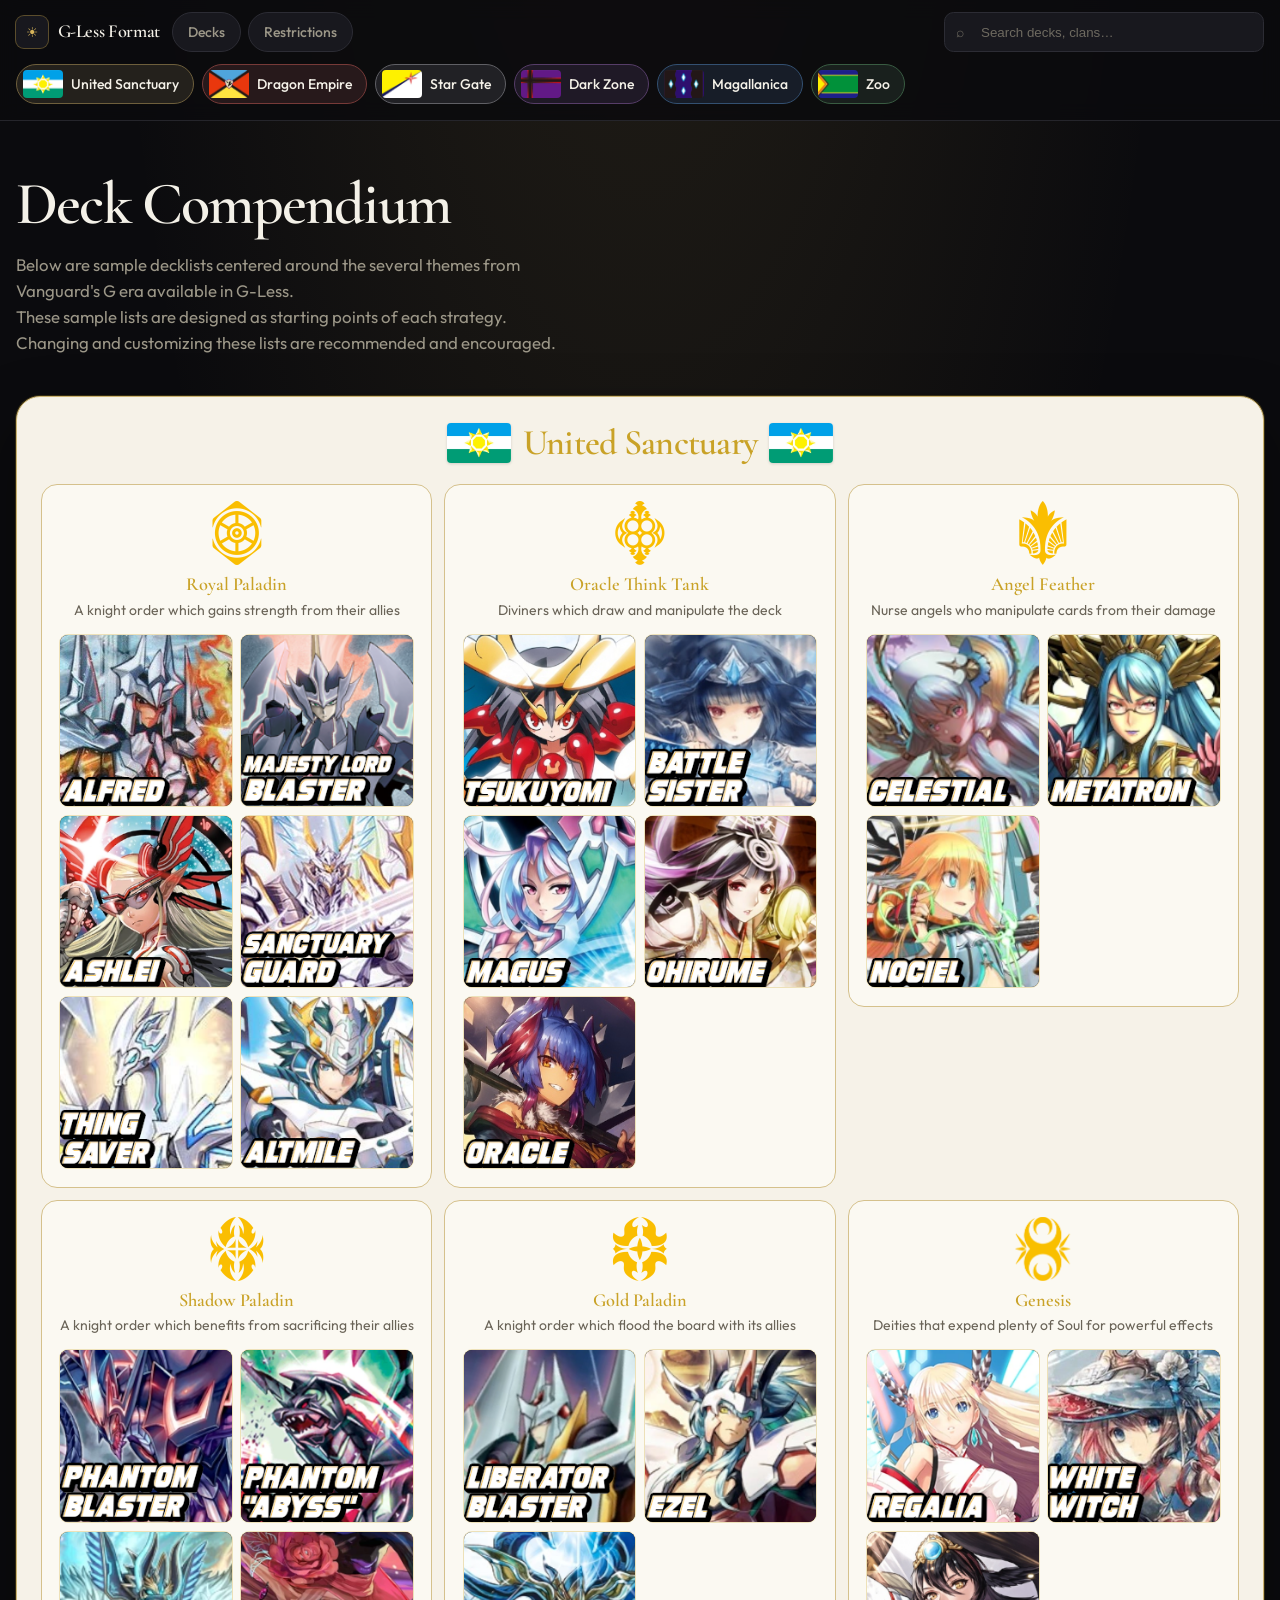
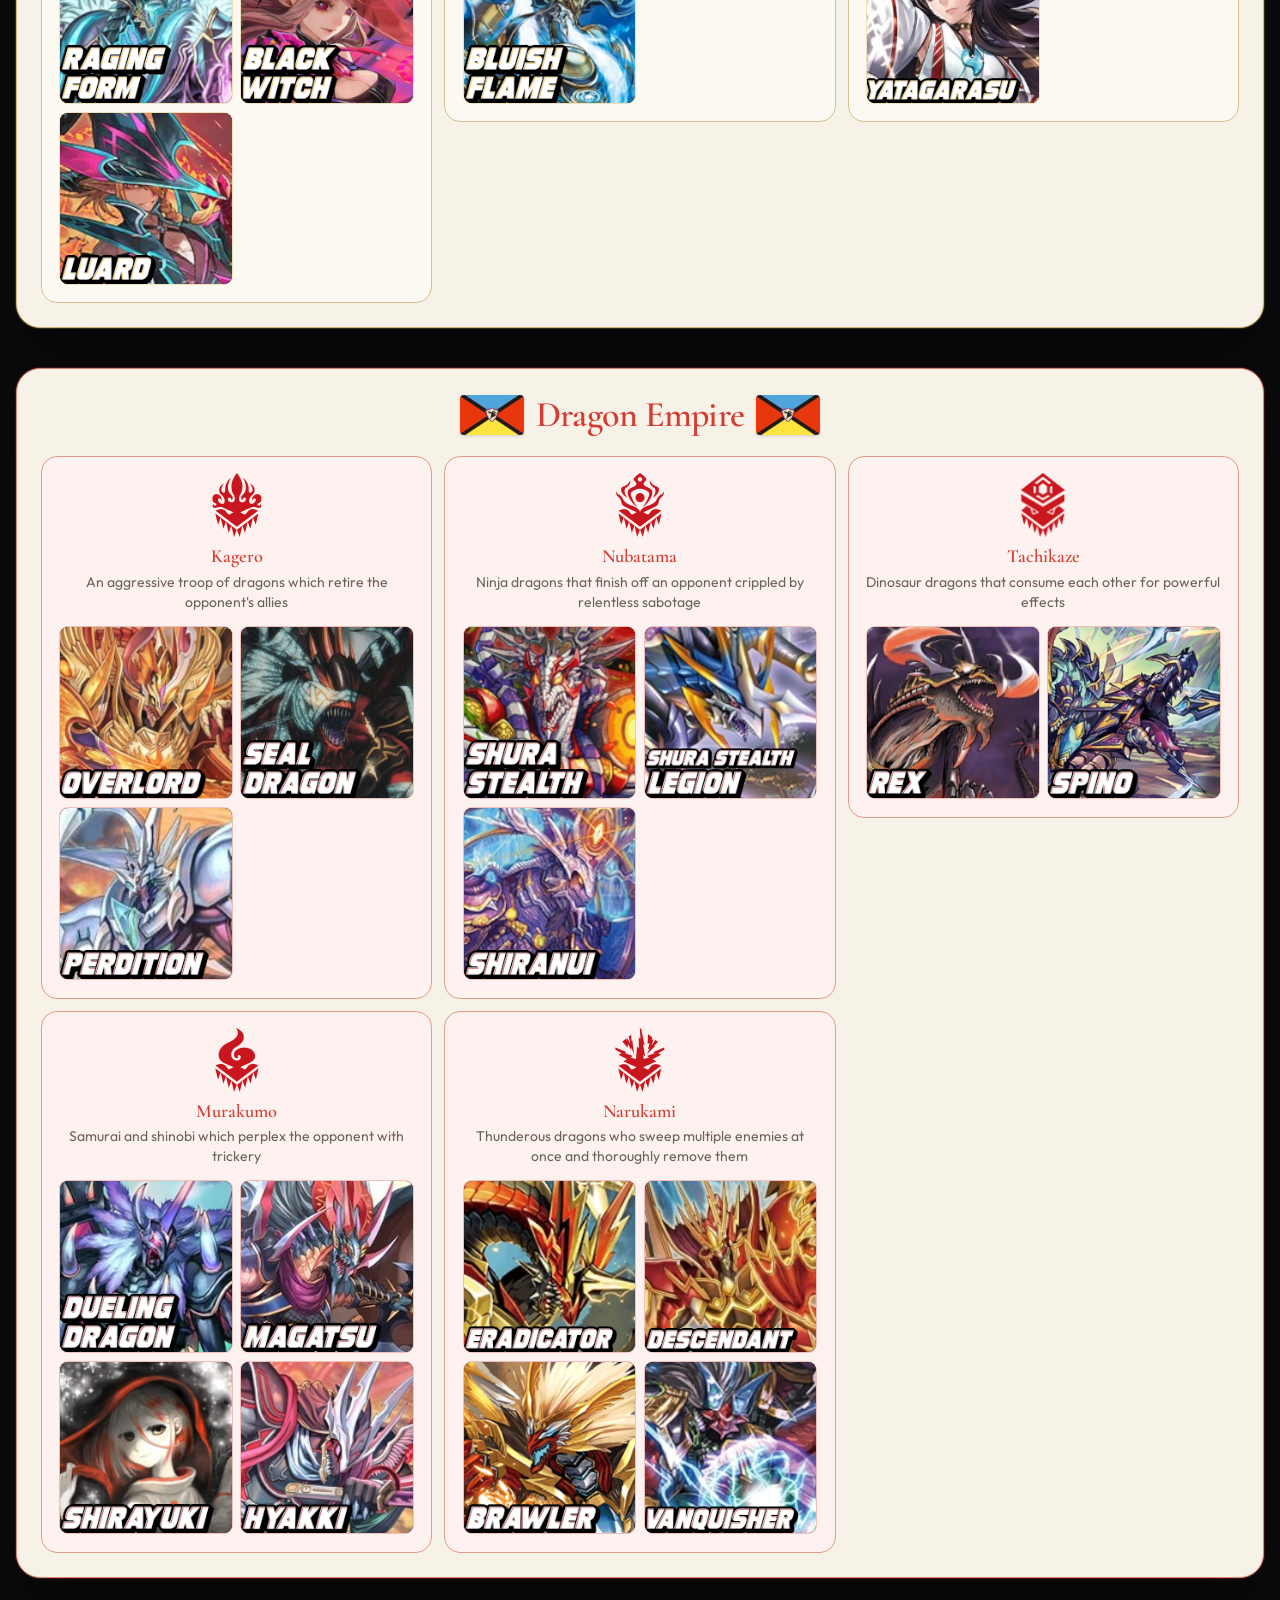
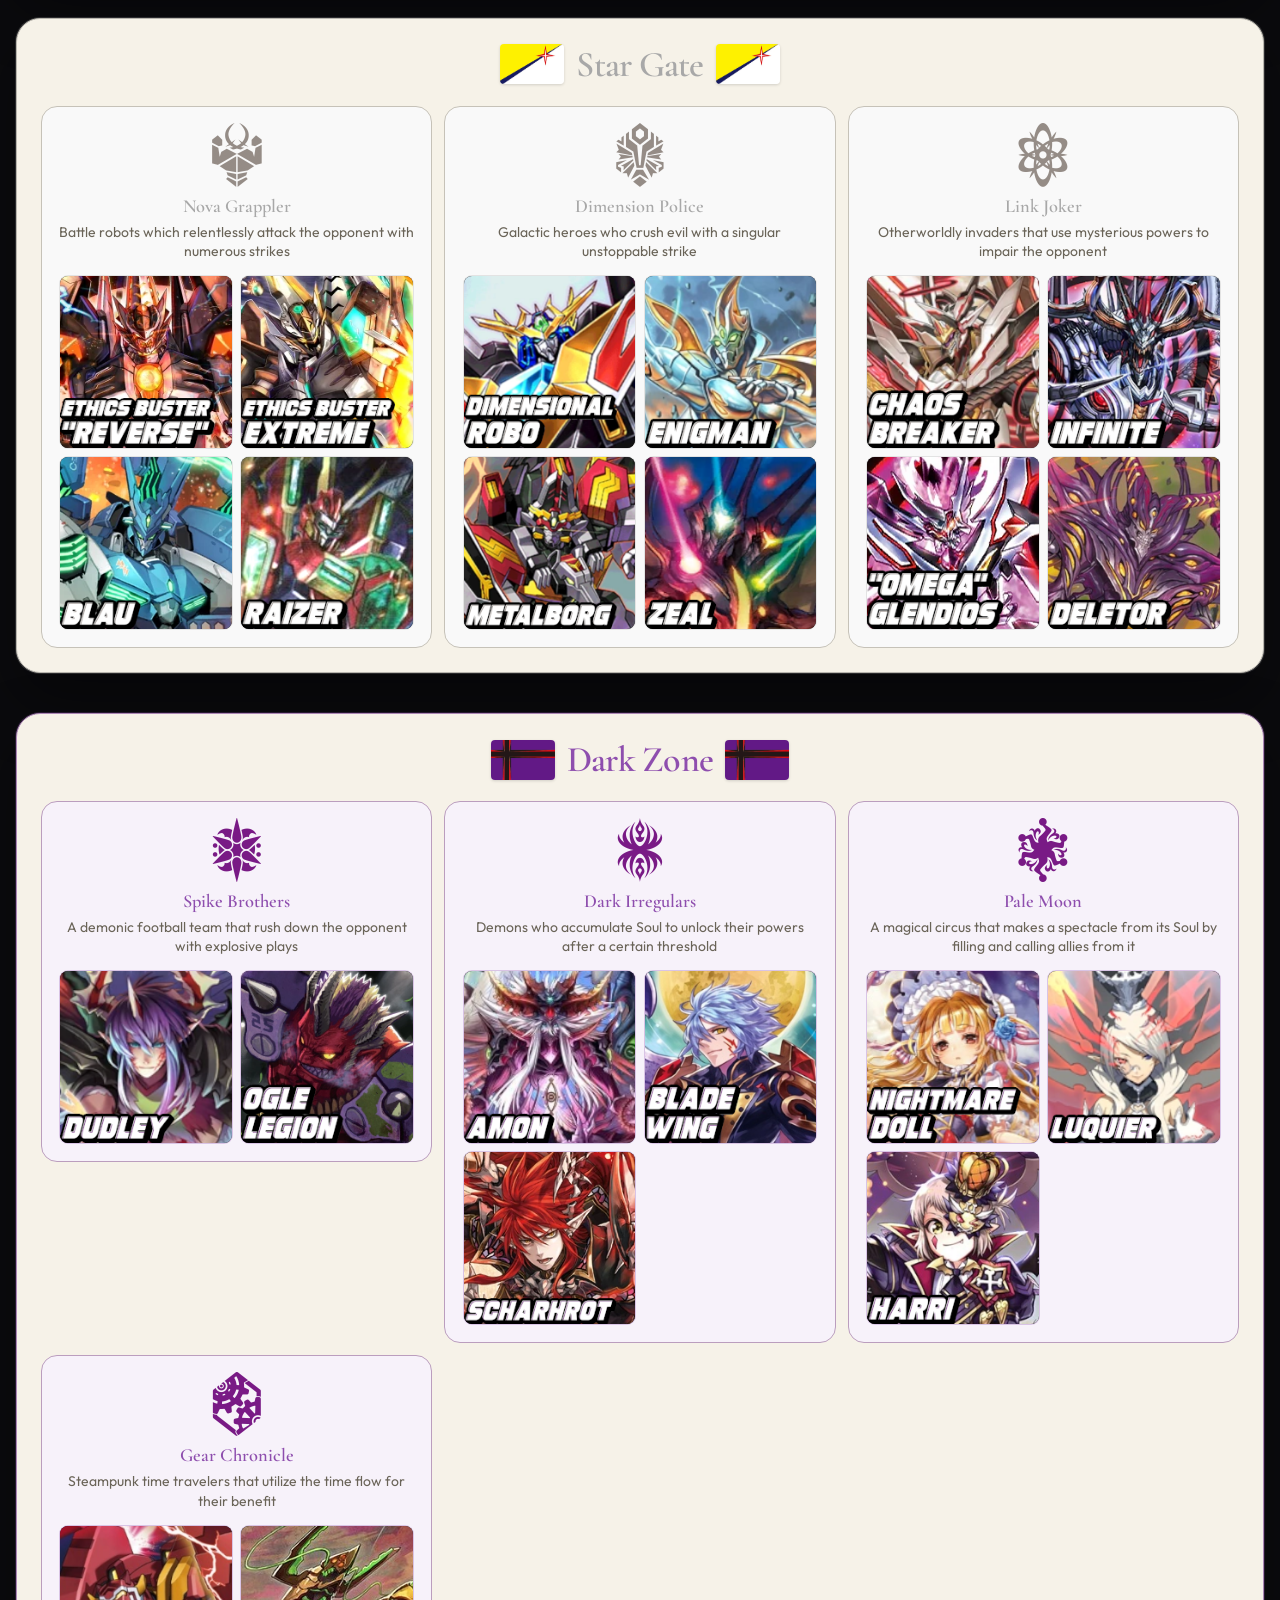
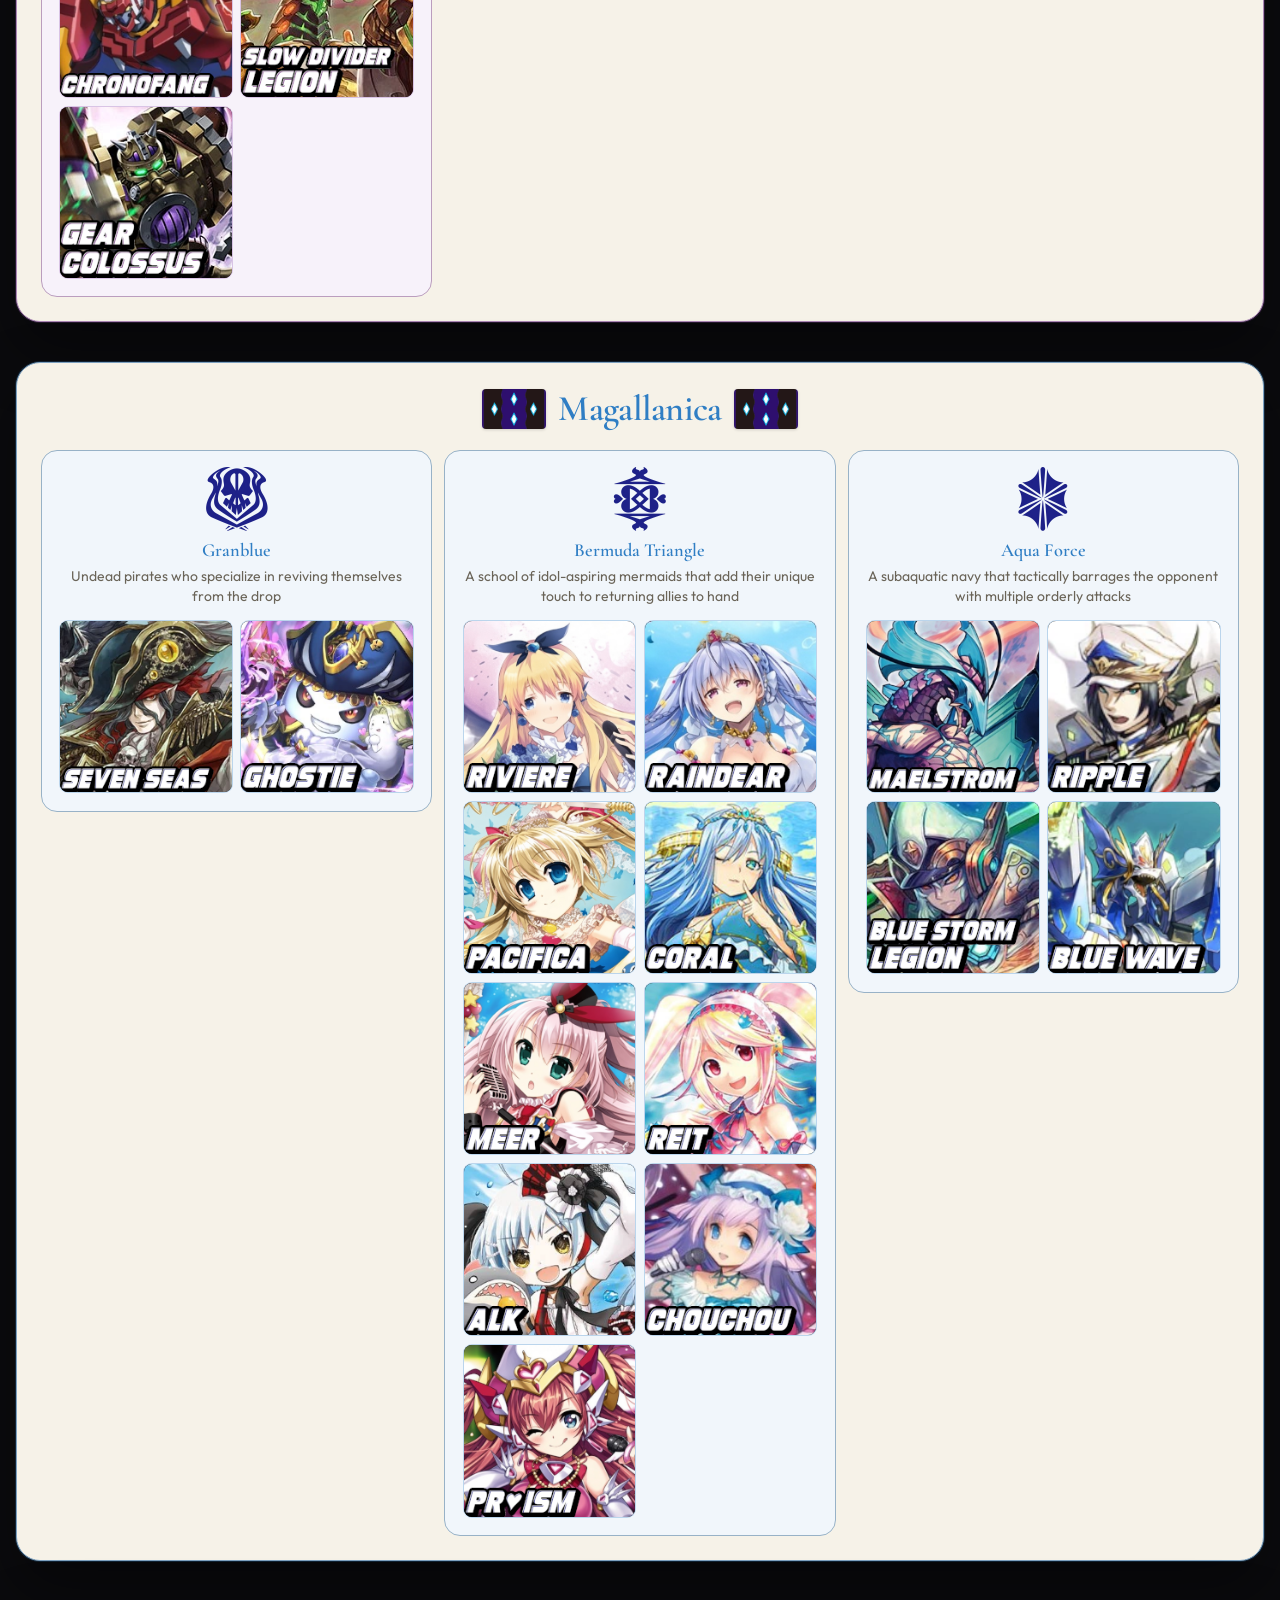
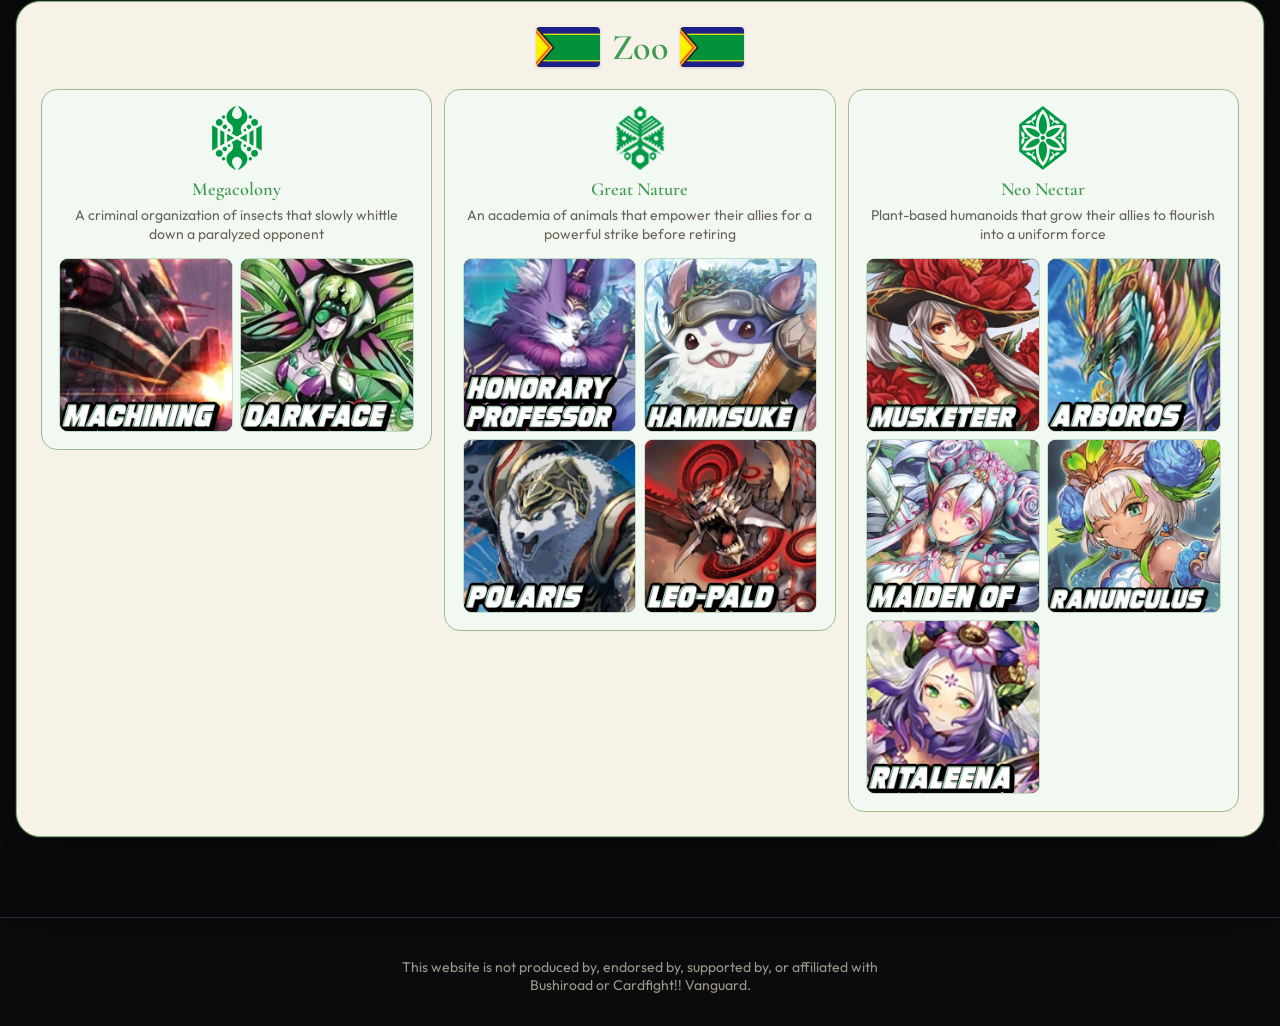
==== commit 38caa60b: "update -Added Ranunculus, Perdition and replaced Bloom with Ritaleena -Updated Sanctuary Guard, Ogle" ====
--- a/index.html
+++ b/index.html
@@ -81,7 +81,7 @@
               <a class="deck-tile" target="_blank" rel="noopener noreferrer" href="https://decklog-en.bushiroad.com/view/40CGT" data-name="Alfred"><img src="art/decks/alfred.png" alt="Alfred" loading="lazy" /></a>
               <a class="deck-tile" target="_blank" rel="noopener noreferrer" href="https://decklog-en.bushiroad.com/view/3CH6B" data-name="Majesty Lord Blaster"><img src="art/decks/majesty-lord-blaster.png" alt="Majesty Lord Blaster" loading="lazy" /></a>
               <a class="deck-tile" target="_blank" rel="noopener noreferrer" href="https://decklog-en.bushiroad.com/view/375QT" data-name="Ashlei"><img src="art/decks/ashlei.png" alt="Ashlei" loading="lazy" /></a>
-              <a class="deck-tile" target="_blank" rel="noopener noreferrer" href="https://decklog-en.bushiroad.com/view/14CK9" data-name="Sanctuary Guard"><img src="art/decks/sanctuary-guard.png" alt="Sanctuary Guard" loading="lazy" /></a>
+              <a class="deck-tile" target="_blank" rel="noopener noreferrer" href="https://decklog-en.bushiroad.com/view/1DTY3" data-name="Sanctuary Guard"><img src="art/decks/sanctuary-guard.png" alt="Sanctuary Guard" loading="lazy" /></a>
               <a class="deck-tile" target="_blank" rel="noopener noreferrer" href="https://decklog-en.bushiroad.com/view/30JXV" data-name="Thing Saver"><img src="art/decks/thing-saver.png" alt="Thing Saver" loading="lazy" /></a>
               <a class="deck-tile" target="_blank" rel="noopener noreferrer" href="https://decklog-en.bushiroad.com/view/433MR" data-name="Altmile"><img src="art/decks/altmile.png" alt="Altmile" loading="lazy" /></a>
             </div>
@@ -176,6 +176,7 @@
             <div class="deck-grid">
               <a class="deck-tile" target="_blank" rel="noopener noreferrer" href="https://decklog-en.bushiroad.com/view/4958P" data-name="Overlord"><img src="art/decks/overlord.png" alt="Overlord" loading="lazy" /></a>
               <a class="deck-tile" target="_blank" rel="noopener noreferrer" href="https://decklog-en.bushiroad.com/view/46025" data-name="Seal Dragon"><img src="art/decks/seal-dragon.png" alt="Seal Dragon" loading="lazy" /></a>
+              <a class="deck-tile" target="_blank" rel="noopener noreferrer" href="https://decklog-en.bushiroad.com/view/5CZ2B" data-name="Perdition"><img src="art/decks/perdition.png" alt="Perdition" loading="lazy" /></a>
             </div>
           </article>
 
@@ -304,7 +305,7 @@
             </div>
             <div class="deck-grid">
               <a class="deck-tile" target="_blank" rel="noopener noreferrer" href="https://decklog-en.bushiroad.com/view/5NNDM" data-name="Dudley"><img src="art/decks/dudley.png" alt="Dudley" loading="lazy" /></a>
-              <a class="deck-tile" target="_blank" rel="noopener noreferrer" href="https://decklog-en.bushiroad.com/view/5A2C7" data-name="Ogle Legion"><img src="art/decks/ogle-legion.png" alt="Ogle Legion" loading="lazy" /></a>
+              <a class="deck-tile" target="_blank" rel="noopener noreferrer" href="https://decklog-en.bushiroad.com/view/1GYYF" data-name="Ogle Legion"><img src="art/decks/ogle-legion.png" alt="Ogle Legion" loading="lazy" /></a>
             </div>
           </article>
 
@@ -317,7 +318,7 @@
             <div class="deck-grid">
               <a class="deck-tile" target="_blank" rel="noopener noreferrer" href="https://decklog-en.bushiroad.com/view/47AXZ" data-name="Amon"><img src="art/decks/amon.png" alt="Amon" loading="lazy" /></a>
               <a class="deck-tile" target="_blank" rel="noopener noreferrer" href="https://decklog-en.bushiroad.com/view/2368T" data-name="Blade Wing"><img src="art/decks/blade-wing.png" alt="Blade Wing" loading="lazy" /></a>
-              <a class="deck-tile" target="_blank" rel="noopener noreferrer" href="https://decklog-en.bushiroad.com/view/3HQ91" data-name="Scharhrot"><img src="art/decks/scharhrot.png" alt="Scharhrot" loading="lazy" /></a>
+              <a class="deck-tile" target="_blank" rel="noopener noreferrer" href="https://decklog-en.bushiroad.com/view/118MR" data-name="Scharhrot"><img src="art/decks/scharhrot.png" alt="Scharhrot" loading="lazy" /></a>
             </div>
           </article>
 
@@ -436,7 +437,7 @@
               <a class="deck-tile" target="_blank" rel="noopener noreferrer" href="https://decklog-en.bushiroad.com/view/2C4HF" data-name="Honorary Professor"><img src="art/decks/honorary-professor.png" alt="Honorary Professor" loading="lazy" /></a>
               <a class="deck-tile" target="_blank" rel="noopener noreferrer" href="https://decklog-en.bushiroad.com/view/4PVF5" data-name="Hammsuke"><img src="art/decks/hammsuke.png" alt="Hammsuke" loading="lazy" /></a>
               <a class="deck-tile" target="_blank" rel="noopener noreferrer" href="https://decklog-en.bushiroad.com/view/2XY0T" data-name="Polaris"><img src="art/decks/polaris.png" alt="Polaris" loading="lazy" /></a>
-              <a class="deck-tile" target="_blank" rel="noopener noreferrer" href="https://decklog-en.bushiroad.com/view/23FGK" data-name="Leo-pald"><img src="art/decks/leo-pald.png" alt="Leo-pald" loading="lazy" /></a>
+              <a class="deck-tile" target="_blank" rel="noopener noreferrer" href="https://decklog-en.bushiroad.com/view/2UX5V" data-name="Leo-pald"><img src="art/decks/leo-pald.png" alt="Leo-pald" loading="lazy" /></a>
             </div>
           </article>
 
@@ -450,7 +451,8 @@
               <a class="deck-tile" target="_blank" rel="noopener noreferrer" href="https://decklog-en.bushiroad.com/view/2Z3FB" data-name="Musketeer"><img src="art/decks/musketeer.png" alt="Musketeer" loading="lazy" /></a>
               <a class="deck-tile" target="_blank" rel="noopener noreferrer" href="https://decklog-en.bushiroad.com/view/1JMMM" data-name="Arboros"><img src="art/decks/arboros.png" alt="Arboros" loading="lazy" /></a>
               <a class="deck-tile" target="_blank" rel="noopener noreferrer" href="https://decklog-en.bushiroad.com/view/2QR79" data-name="Maiden of"><img src="art/decks/maiden-of.png" alt="Maiden of" loading="lazy" /></a>
-              <a class="deck-tile" target="_blank" rel="noopener noreferrer" href="https://decklog-en.bushiroad.com/view/7RD7M" data-name="Bloom"><img src="art/decks/bloom.png" alt="Bloom" loading="lazy" /></a>
+              <a class="deck-tile" target="_blank" rel="noopener noreferrer" href="https://decklog-en.bushiroad.com/view/7H1AF" data-name="Ranunculus"><img src="art/decks/ranunculus.png" alt="Ranunculus" loading="lazy" /></a>
+              <a class="deck-tile" target="_blank" rel="noopener noreferrer" href="https://decklog-en.bushiroad.com/view/172JF" data-name="Ritaleena"><img src="art/decks/ritaleena.png" alt="Ritaleena" loading="lazy" /></a>
             </div>
           </article>
         </div>
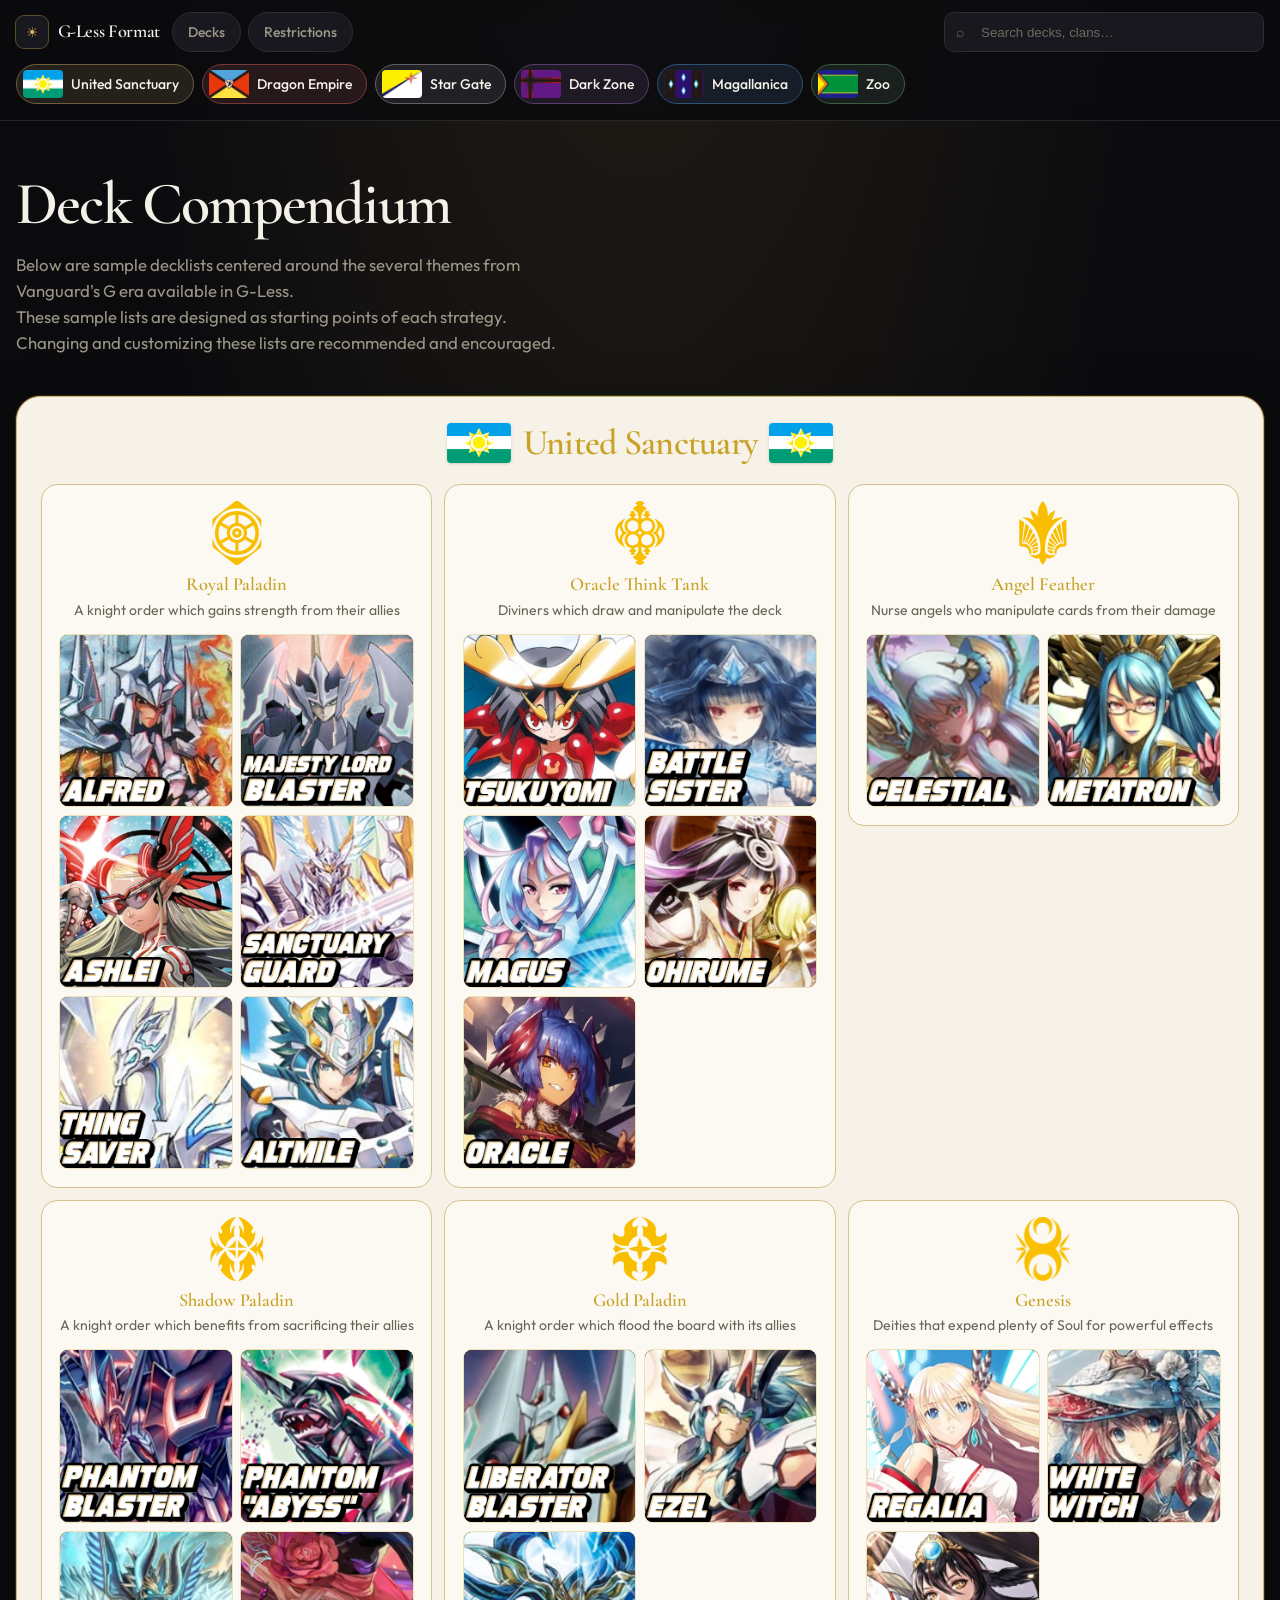
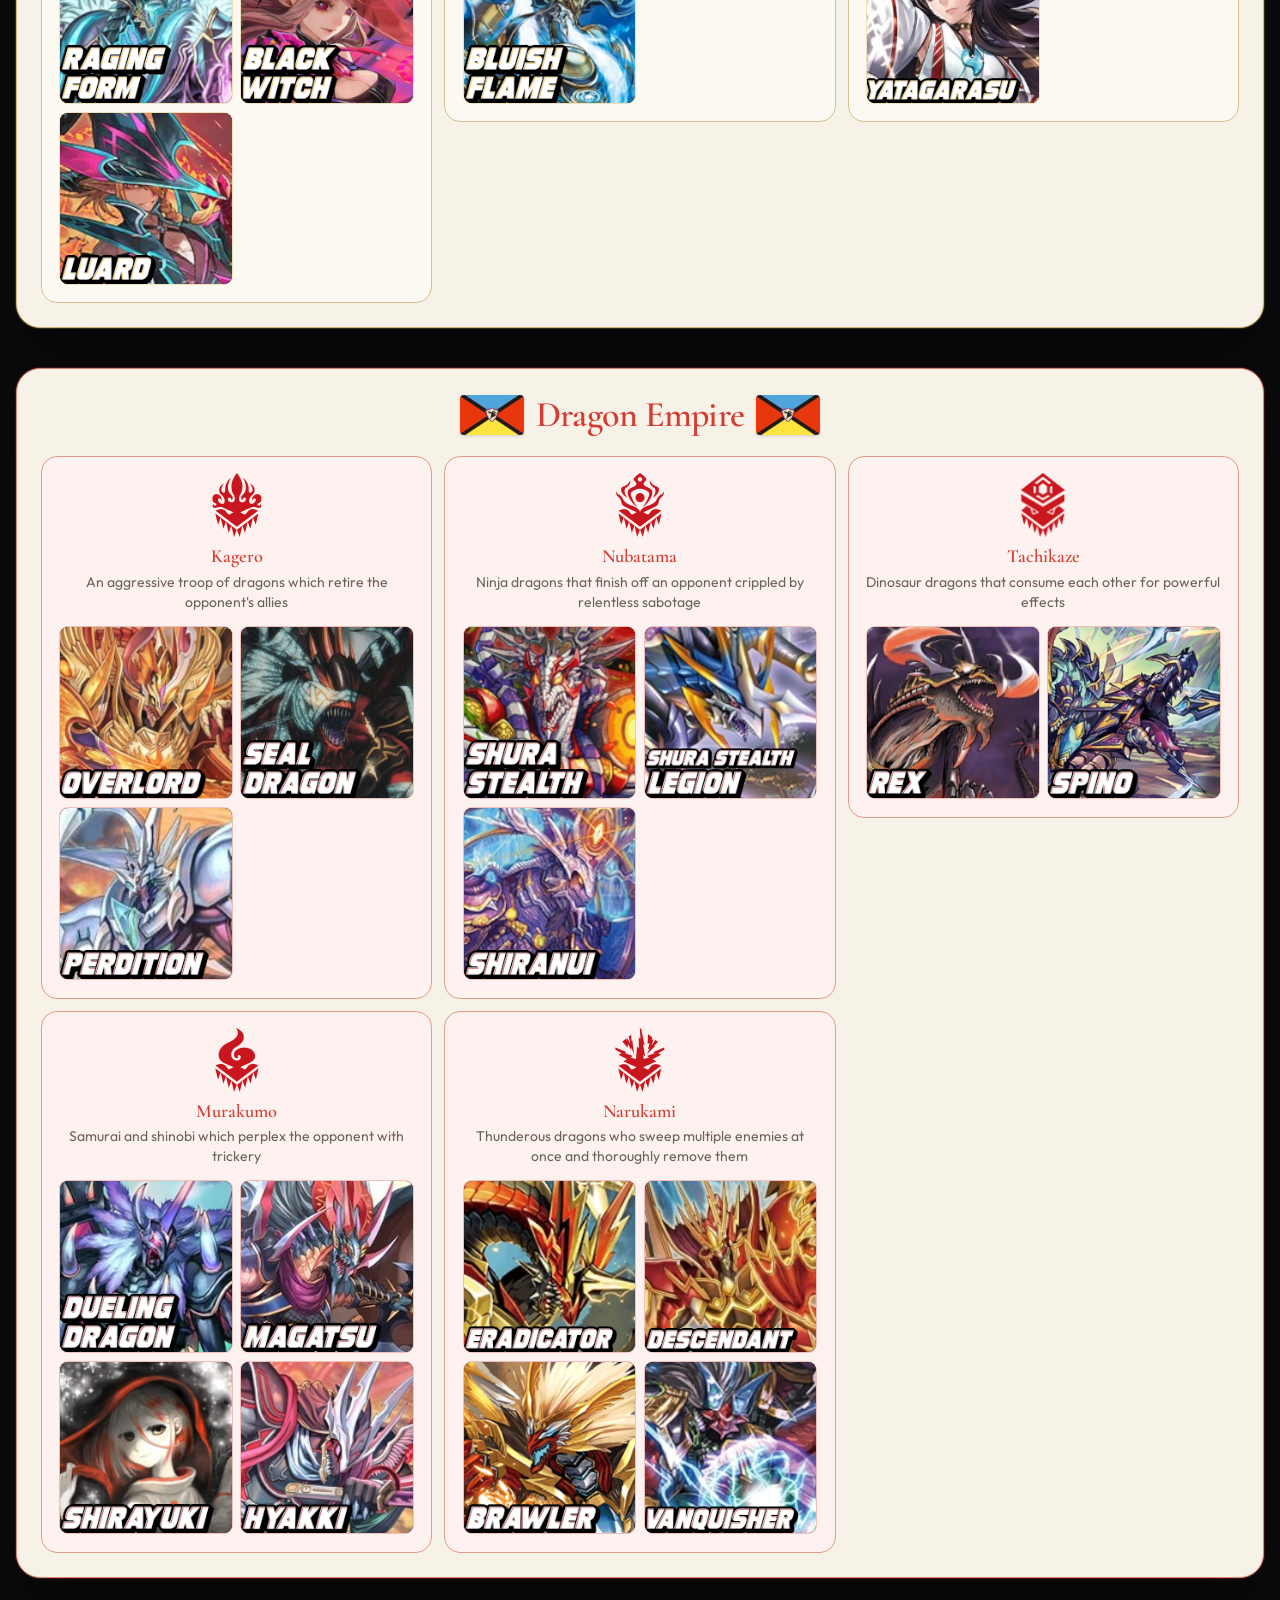
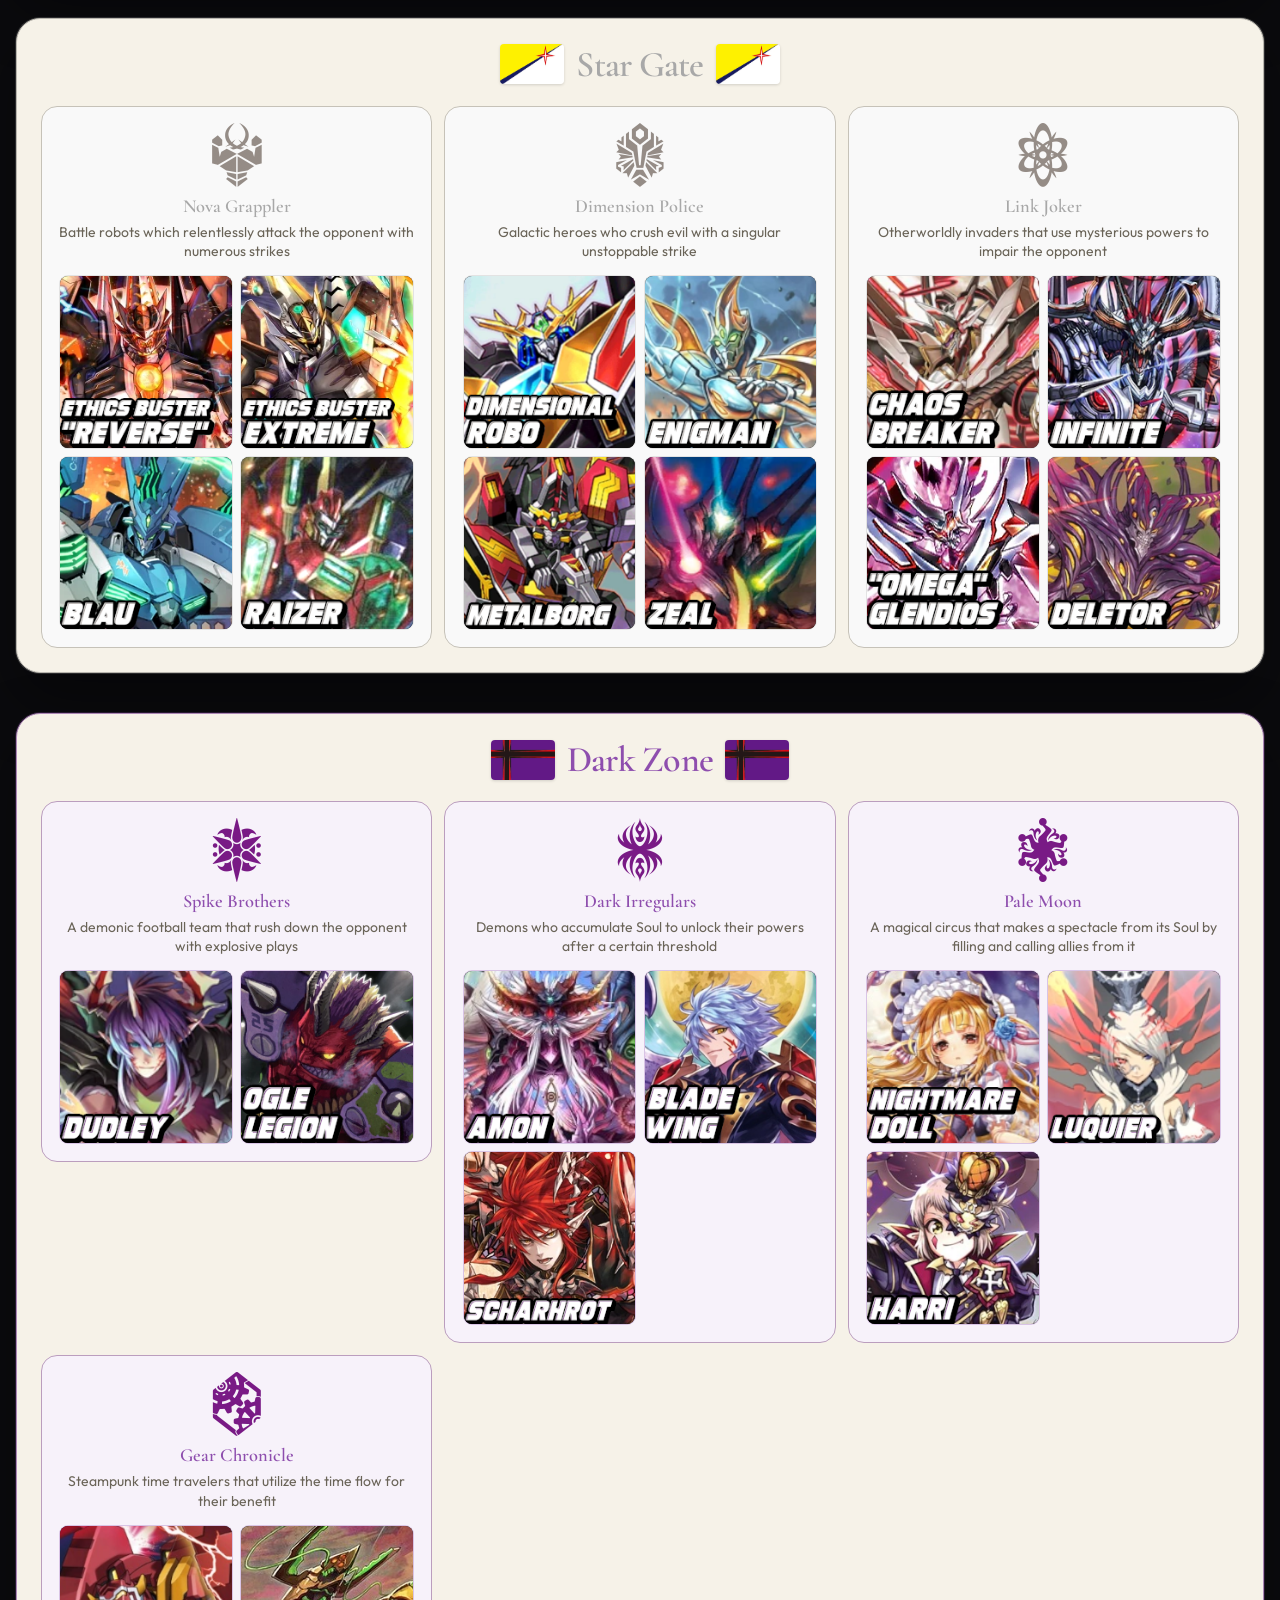
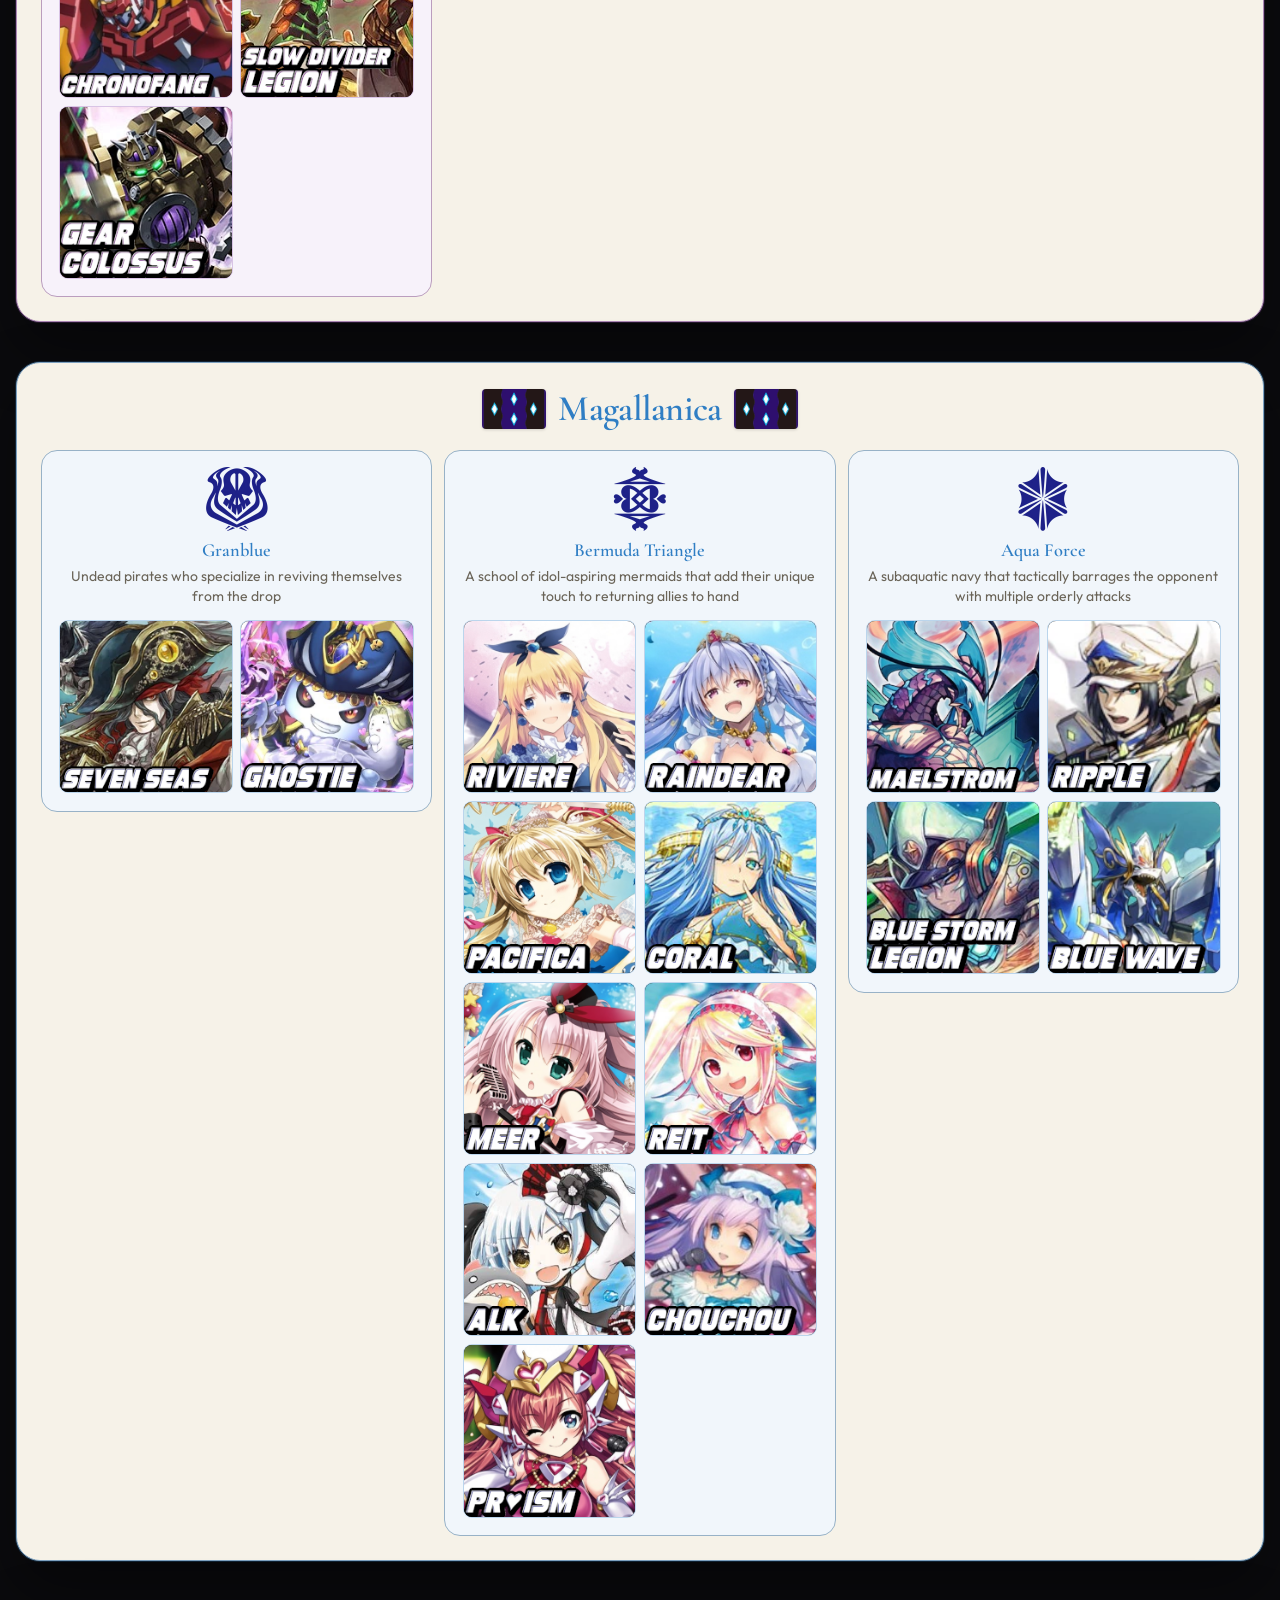
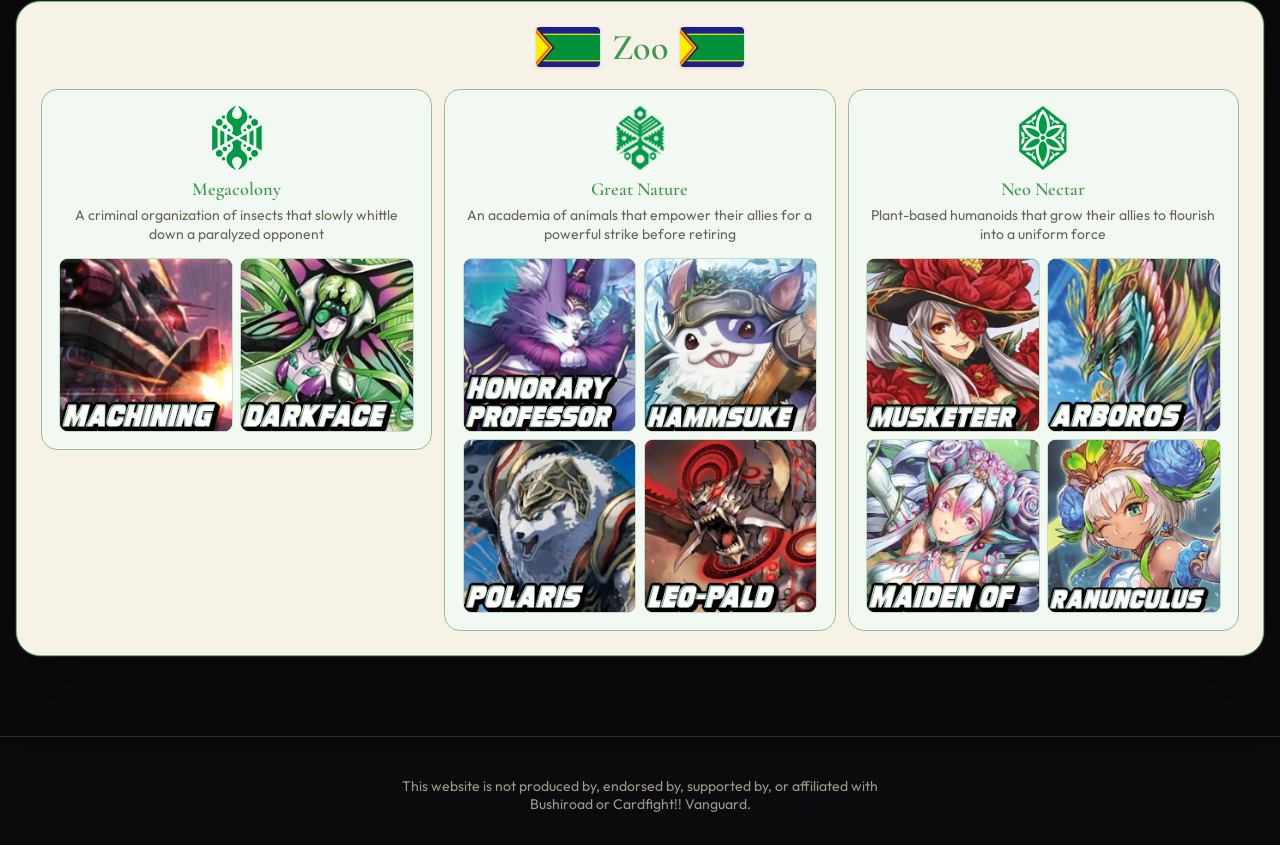
==== commit 3a19db79: "Update index.html" ====
--- a/index.html
+++ b/index.html
@@ -111,7 +111,6 @@
             <div class="deck-grid">
               <a class="deck-tile" target="_blank" rel="noopener noreferrer" href="https://decklog-en.bushiroad.com/view/27559" data-name="Celestial"><img src="art/decks/celestial.png" alt="Celestial" loading="lazy" /></a>
               <a class="deck-tile" target="_blank" rel="noopener noreferrer" href="https://decklog-en.bushiroad.com/view/1X8R9" data-name="Metatron"><img src="art/decks/metatron.png" alt="Metatron" loading="lazy" /></a>
-              <a class="deck-tile" target="_blank" rel="noopener noreferrer" href="https://decklog-en.bushiroad.com/view/39BPR" data-name="Nociel"><img src="art/decks/nociel.png" alt="Nociel" loading="lazy" /></a>
             </div>
           </article>
 
@@ -436,7 +435,7 @@
             <div class="deck-grid">
               <a class="deck-tile" target="_blank" rel="noopener noreferrer" href="https://decklog-en.bushiroad.com/view/2C4HF" data-name="Honorary Professor"><img src="art/decks/honorary-professor.png" alt="Honorary Professor" loading="lazy" /></a>
               <a class="deck-tile" target="_blank" rel="noopener noreferrer" href="https://decklog-en.bushiroad.com/view/4PVF5" data-name="Hammsuke"><img src="art/decks/hammsuke.png" alt="Hammsuke" loading="lazy" /></a>
-              <a class="deck-tile" target="_blank" rel="noopener noreferrer" href="https://decklog-en.bushiroad.com/view/2XY0T" data-name="Polaris"><img src="art/decks/polaris.png" alt="Polaris" loading="lazy" /></a>
+              <a class="deck-tile" target="_blank" rel="noopener noreferrer" href="https://decklog-en.bushiroad.com/view/3JAPR" data-name="Polaris"><img src="art/decks/polaris.png" alt="Polaris" loading="lazy" /></a>
               <a class="deck-tile" target="_blank" rel="noopener noreferrer" href="https://decklog-en.bushiroad.com/view/2UX5V" data-name="Leo-pald"><img src="art/decks/leo-pald.png" alt="Leo-pald" loading="lazy" /></a>
             </div>
           </article>
@@ -451,8 +450,7 @@
               <a class="deck-tile" target="_blank" rel="noopener noreferrer" href="https://decklog-en.bushiroad.com/view/2Z3FB" data-name="Musketeer"><img src="art/decks/musketeer.png" alt="Musketeer" loading="lazy" /></a>
               <a class="deck-tile" target="_blank" rel="noopener noreferrer" href="https://decklog-en.bushiroad.com/view/1JMMM" data-name="Arboros"><img src="art/decks/arboros.png" alt="Arboros" loading="lazy" /></a>
               <a class="deck-tile" target="_blank" rel="noopener noreferrer" href="https://decklog-en.bushiroad.com/view/2QR79" data-name="Maiden of"><img src="art/decks/maiden-of.png" alt="Maiden of" loading="lazy" /></a>
-              <a class="deck-tile" target="_blank" rel="noopener noreferrer" href="https://decklog-en.bushiroad.com/view/7H1AF" data-name="Ranunculus"><img src="art/decks/ranunculus.png" alt="Ranunculus" loading="lazy" /></a>
-              <a class="deck-tile" target="_blank" rel="noopener noreferrer" href="https://decklog-en.bushiroad.com/view/172JF" data-name="Ritaleena"><img src="art/decks/ritaleena.png" alt="Ritaleena" loading="lazy" /></a>
+              <a class="deck-tile" target="_blank" rel="noopener noreferrer" href="https://decklog-en.bushiroad.com/view/5FM7M" data-name="Ranunculus"><img src="art/decks/ranunculus.png" alt="Ranunculus" loading="lazy" /></a>
             </div>
           </article>
         </div>
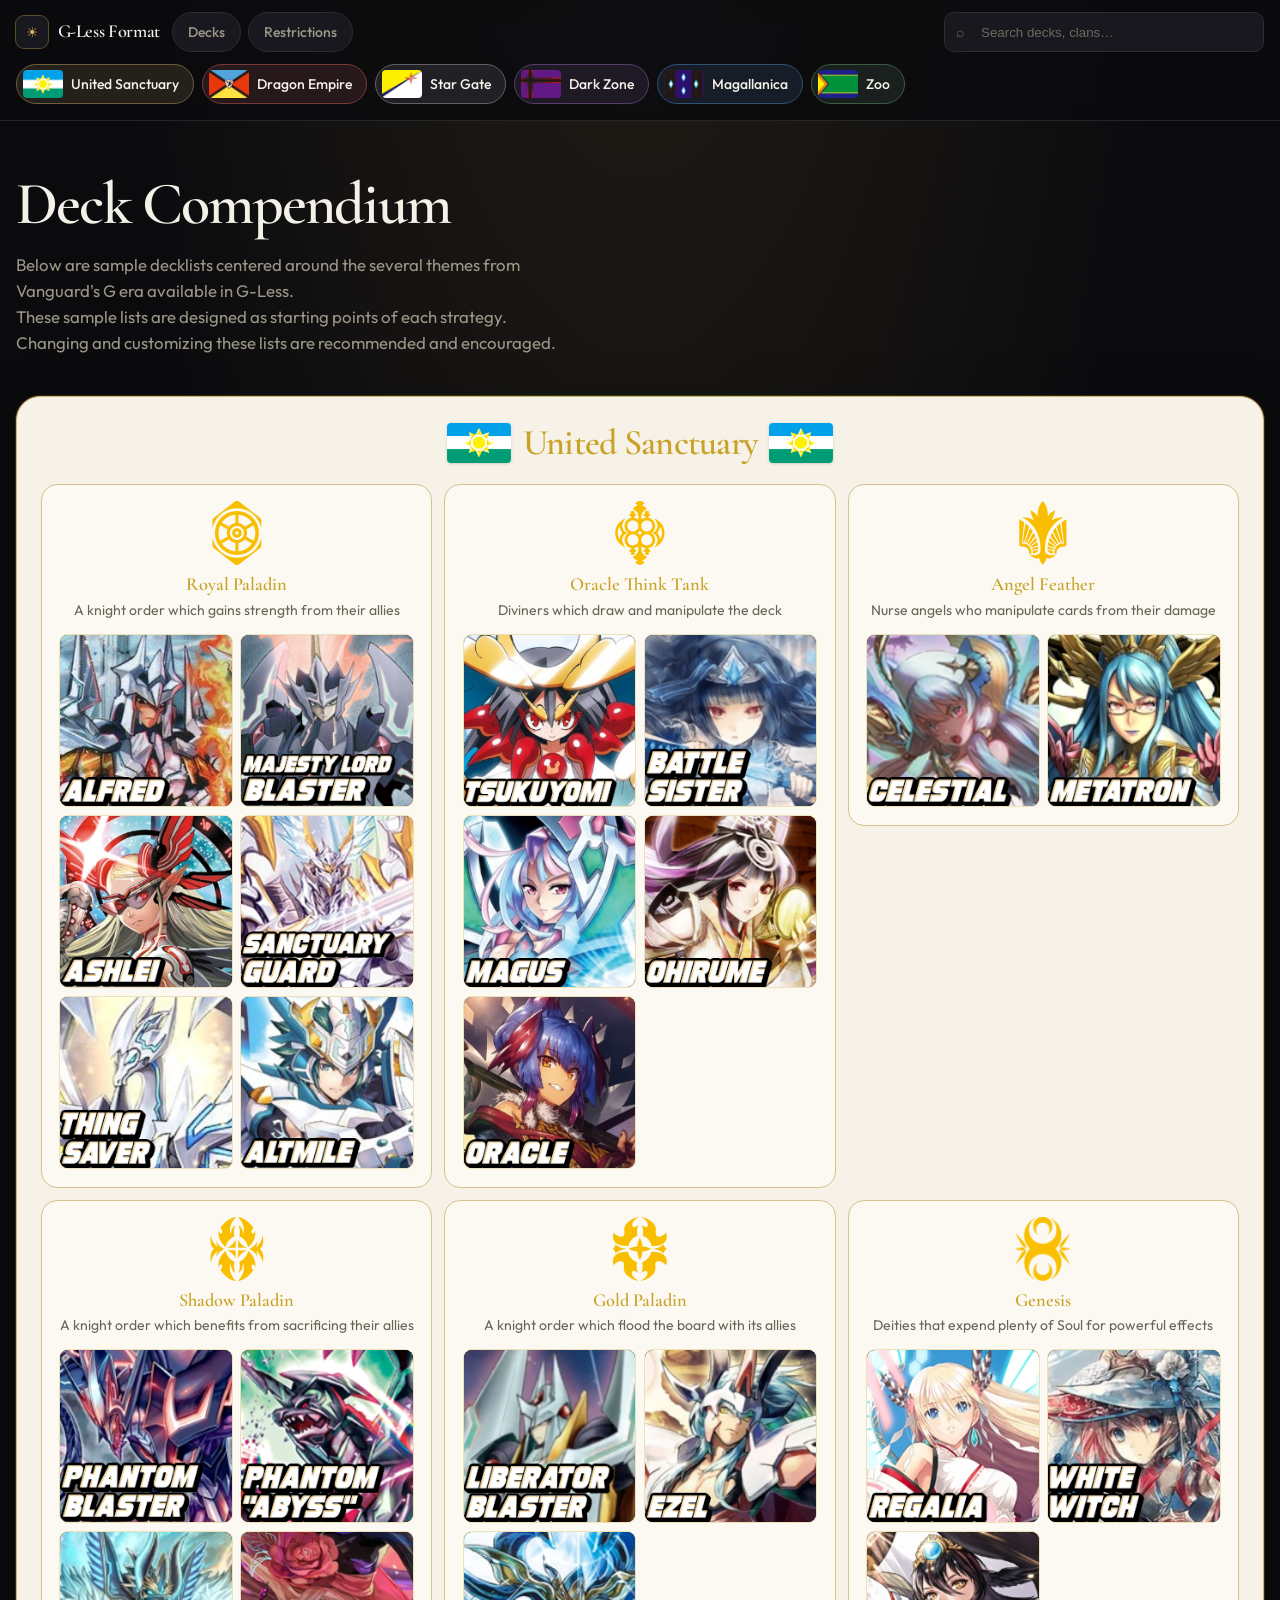
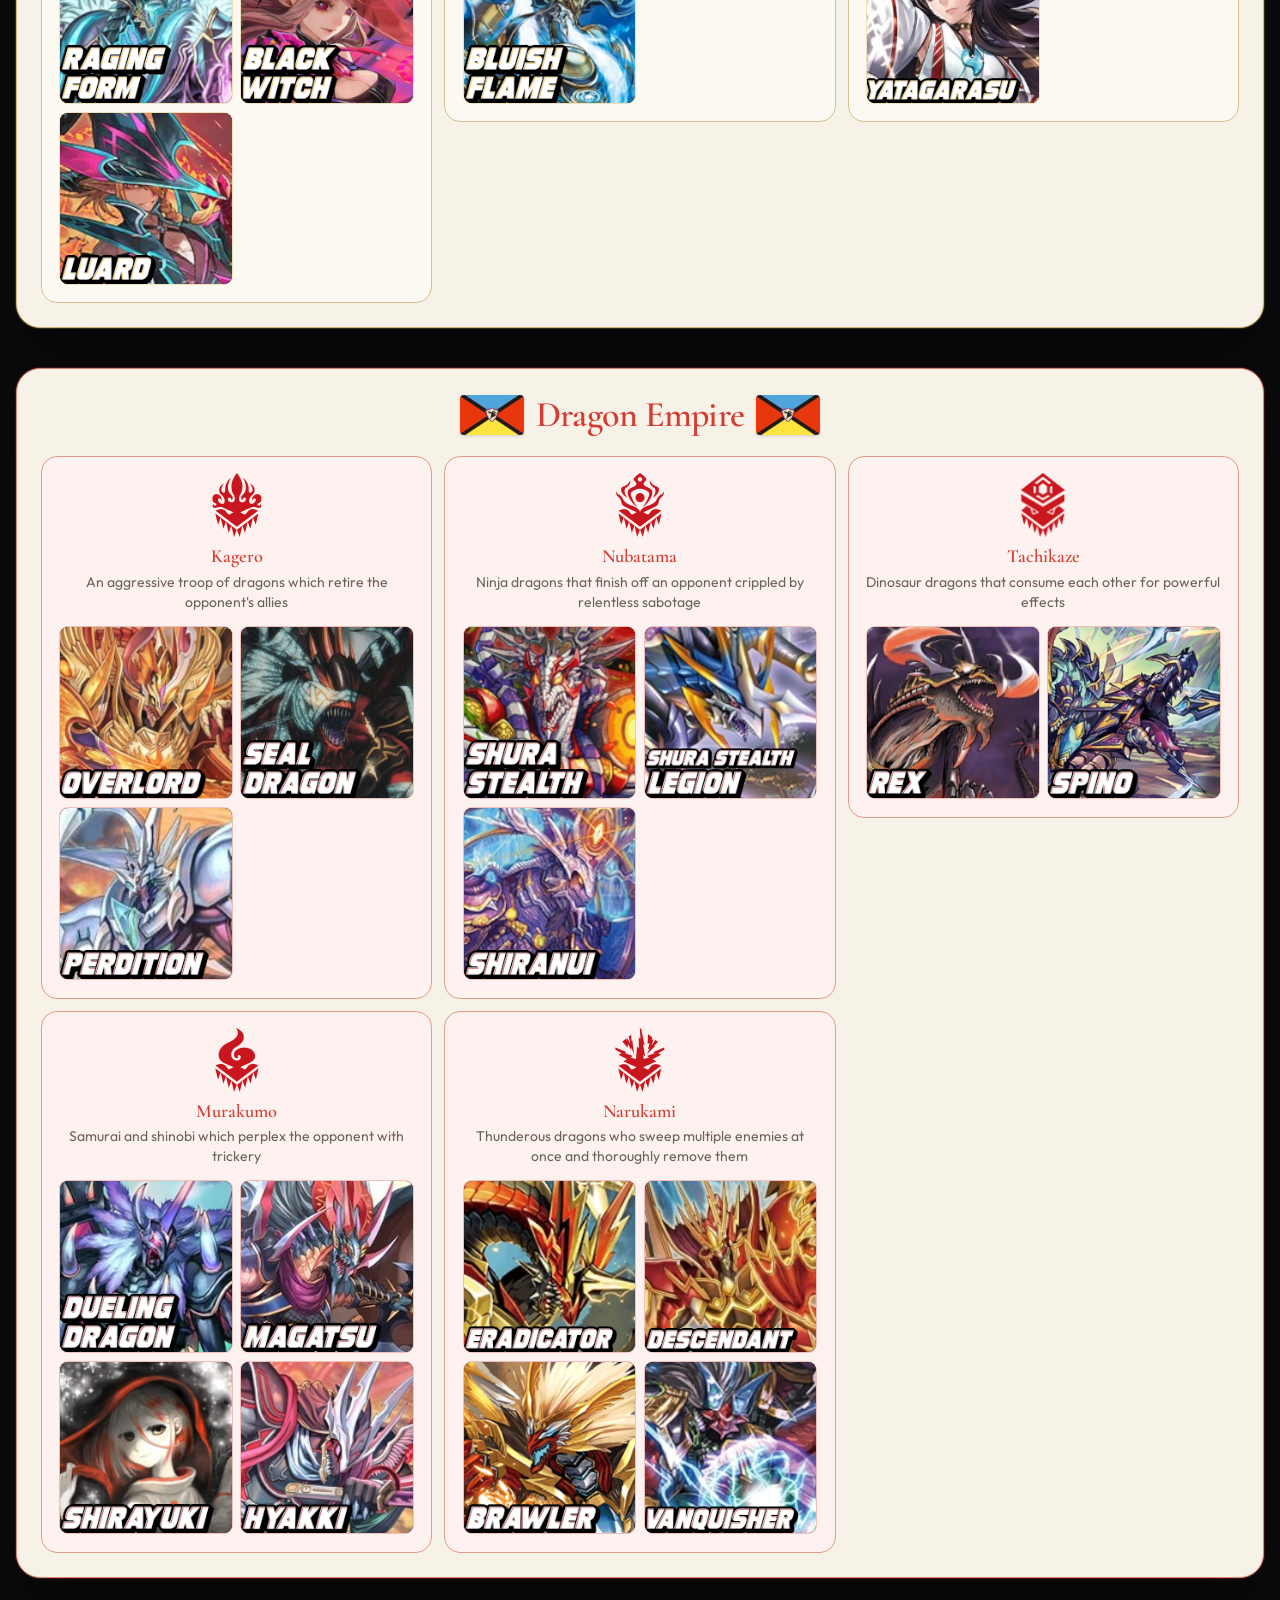
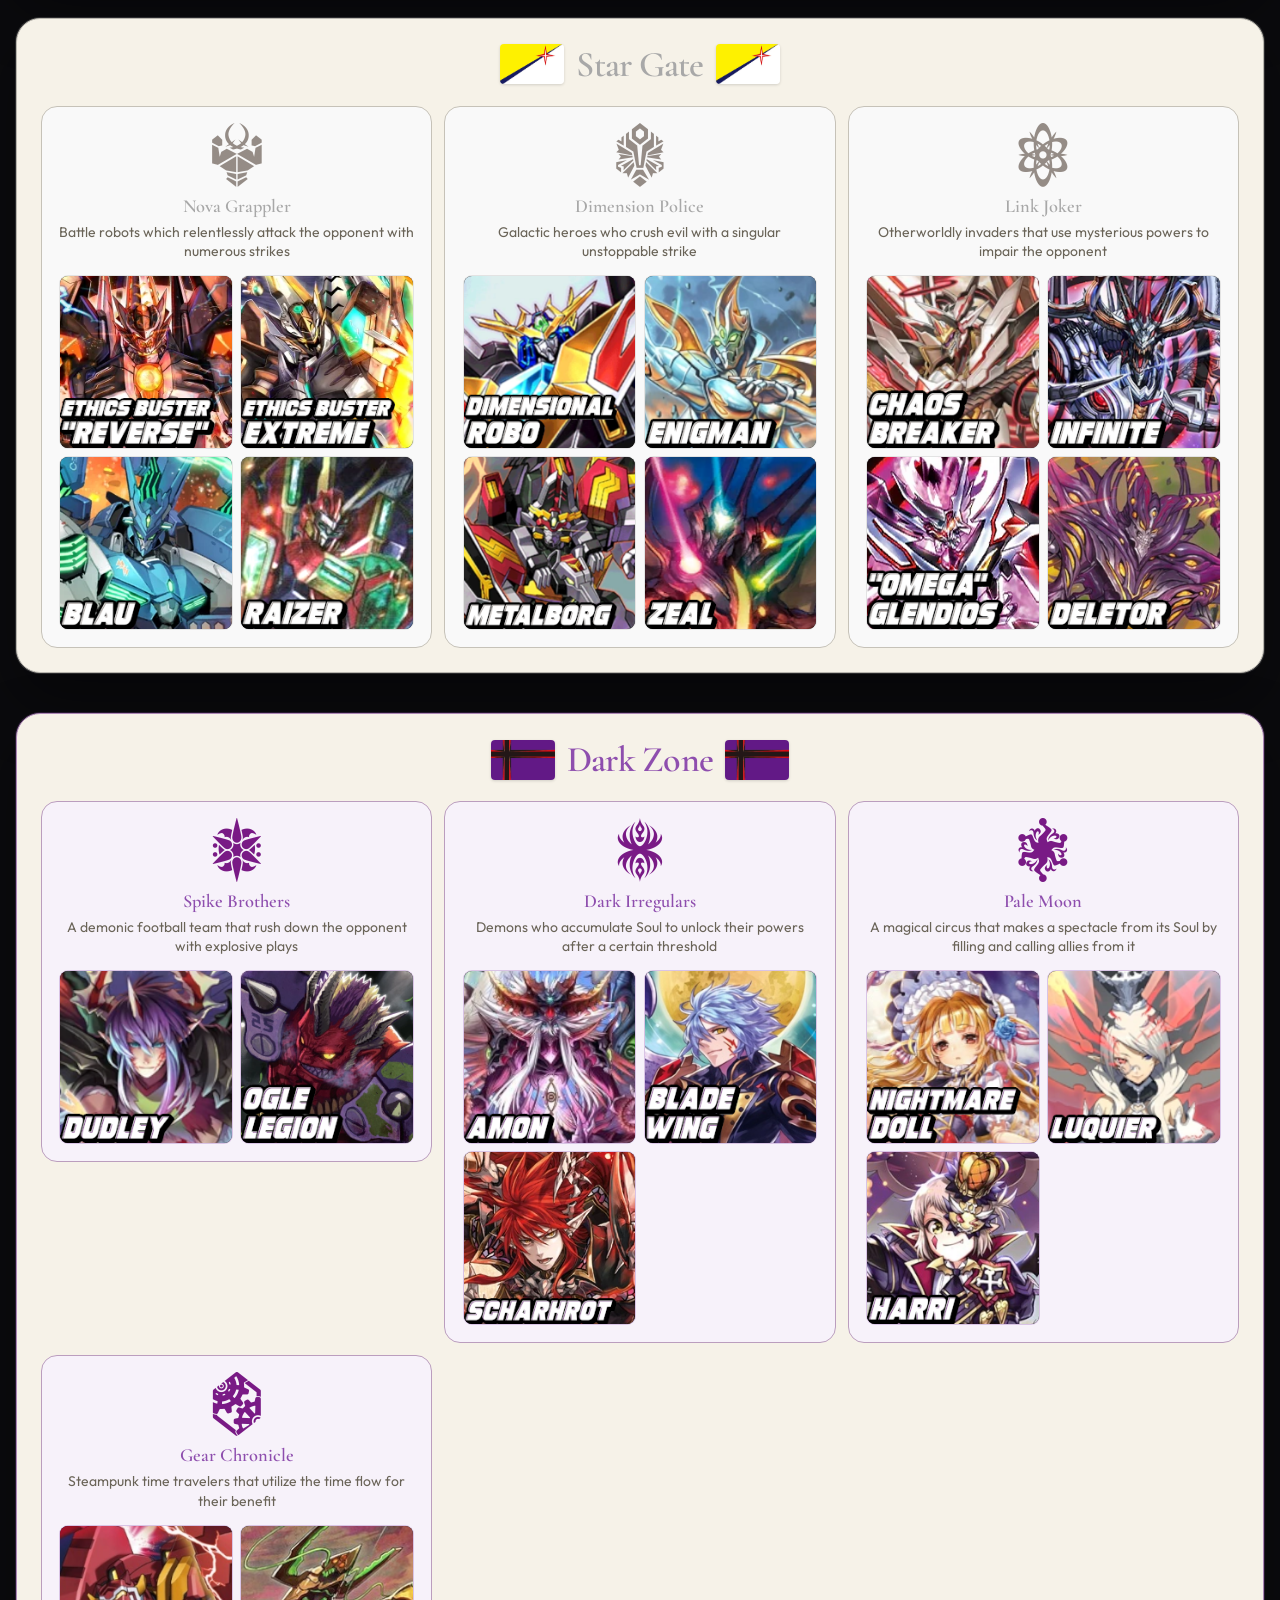
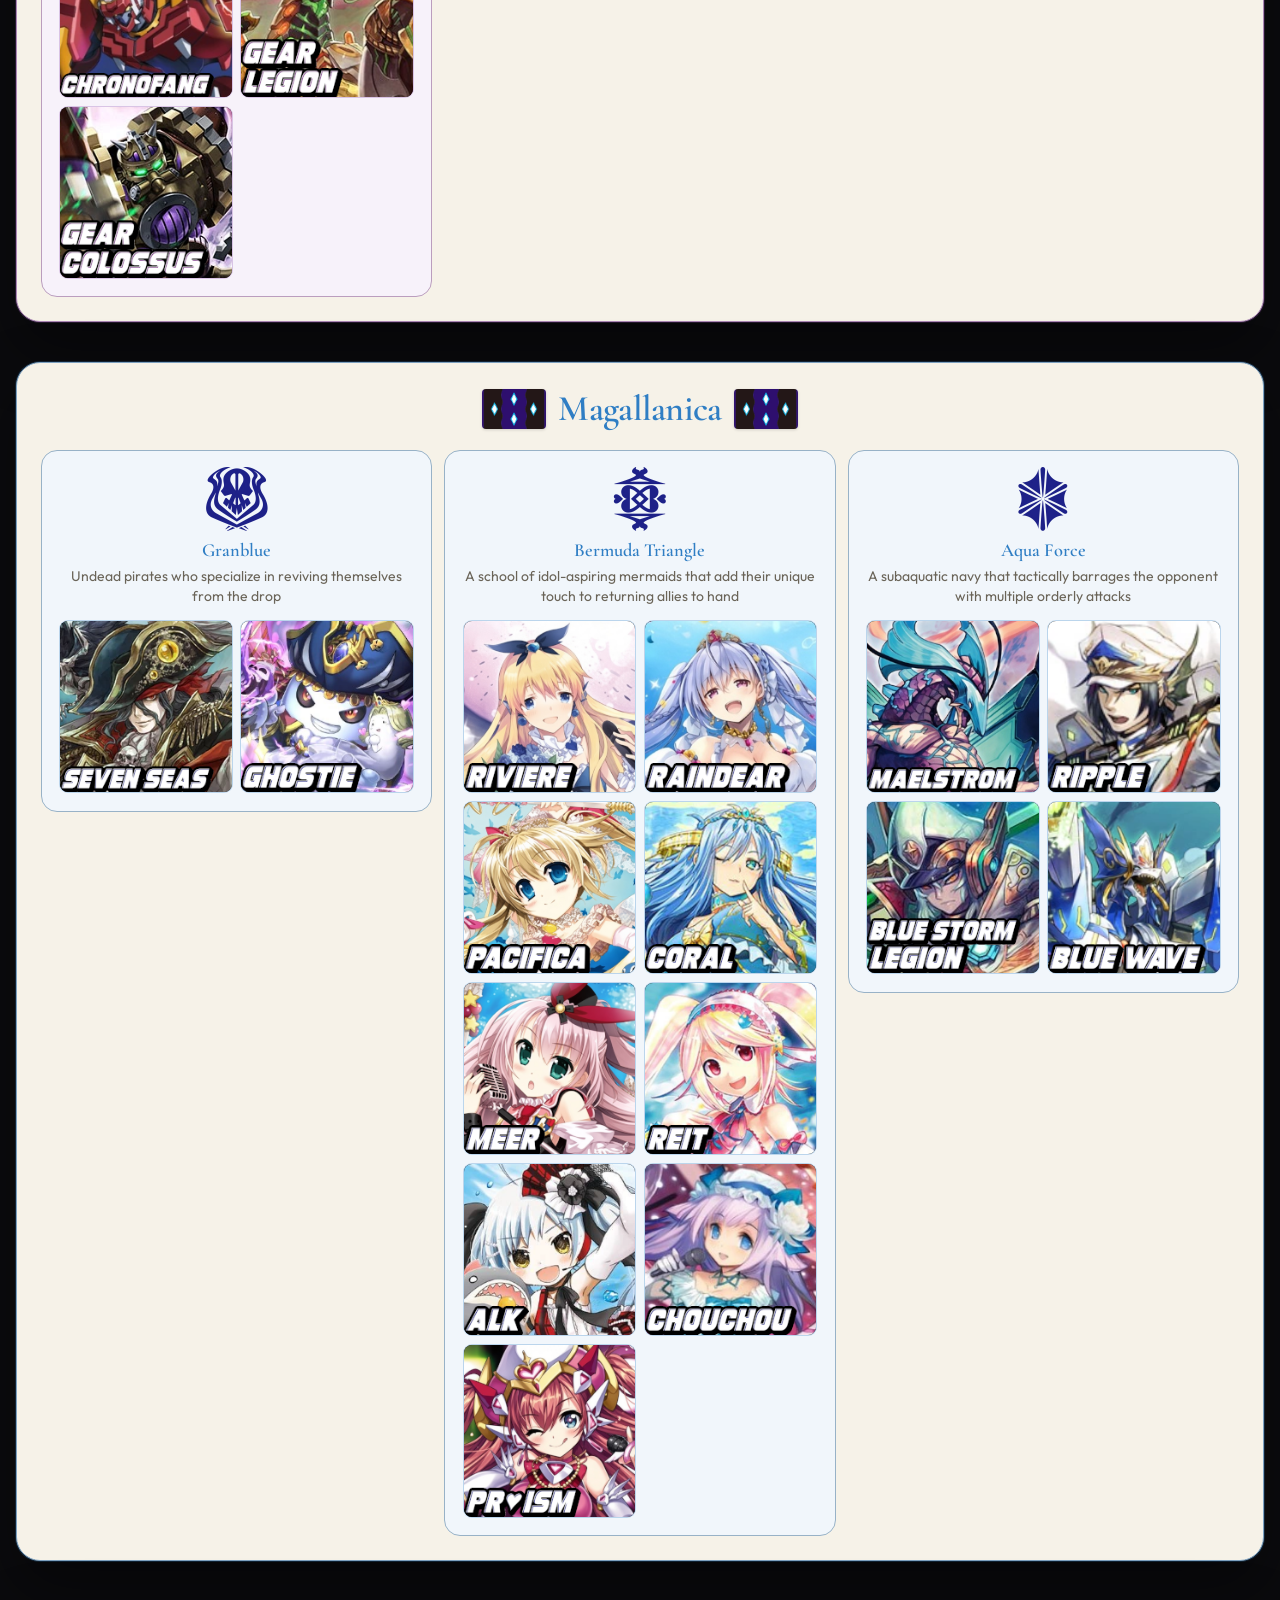
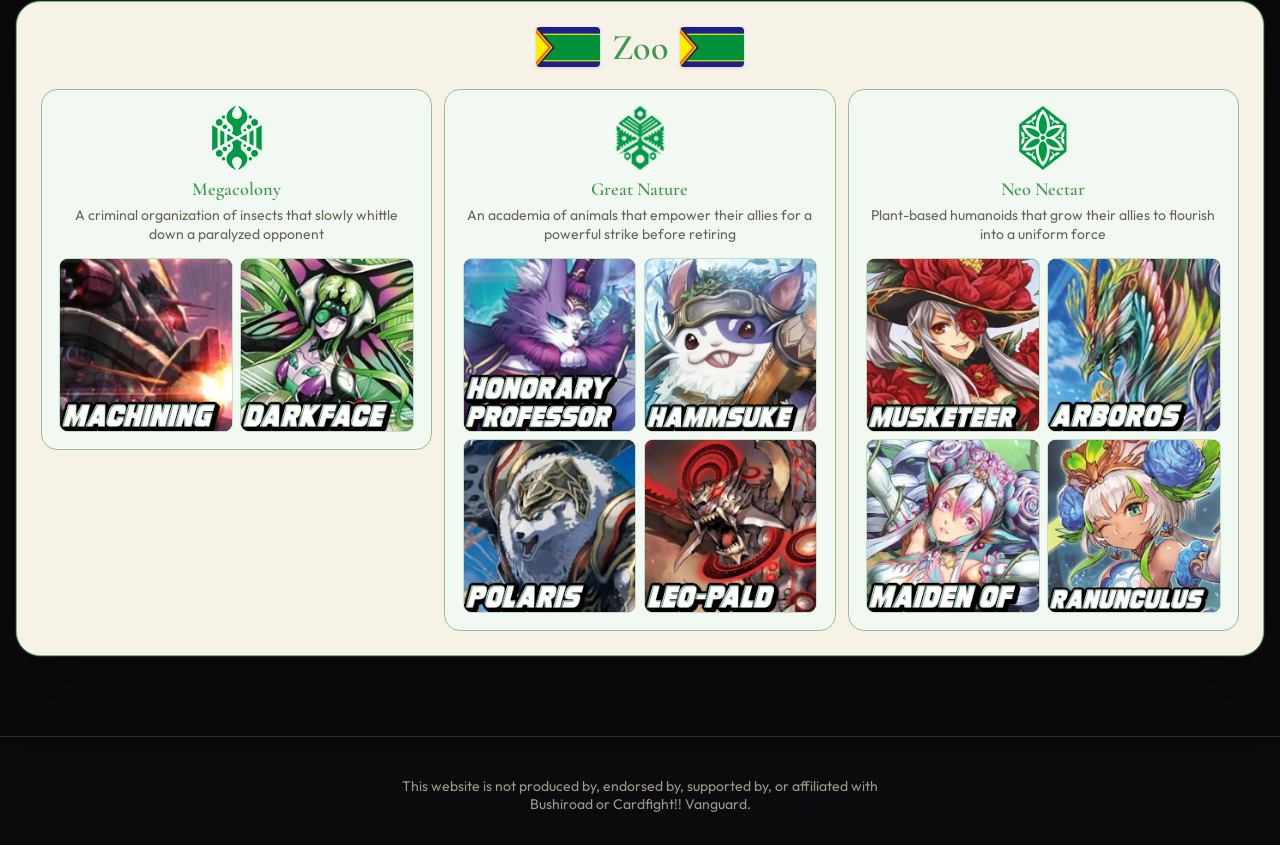
==== commit cbbd404a: "Tidyup & changes -removed unused images -edited Slow Divider, Raindear, Pacifica, Meer" ====
--- a/index.html
+++ b/index.html
@@ -342,7 +342,7 @@
             </div>
             <div class="deck-grid">
               <a class="deck-tile" target="_blank" rel="noopener noreferrer" href="https://decklog-en.bushiroad.com/view/2B6WX" data-name="Chronofang"><img src="art/decks/chronofang.png" alt="Chronofang" loading="lazy" /></a>
-              <a class="deck-tile" target="_blank" rel="noopener noreferrer" href="https://decklog-en.bushiroad.com/view/1D8DR" data-name="Slow Divider Legion"><img src="art/decks/slow-divider-legion.png" alt="Slow Divider Legion" loading="lazy" /></a>
+              <a class="deck-tile" target="_blank" rel="noopener noreferrer" href="https://decklog-en.bushiroad.com/view/YYXB" data-name="Gear Legion"><img src="art/decks/gear-legion.png" alt="Gear Legion" loading="lazy" /></a>
               <a class="deck-tile" target="_blank" rel="noopener noreferrer" href="https://decklog-en.bushiroad.com/view/12MCP" data-name="Gear Colossus"><img src="art/decks/gear-colossus.png" alt="Gear Colossus" loading="lazy" /></a>
             </div>
           </article>
@@ -378,10 +378,10 @@
             </div>
             <div class="deck-grid">
               <a class="deck-tile" target="_blank" rel="noopener noreferrer" href="https://decklog-en.bushiroad.com/view/2EQ39" data-name="Riviere"><img src="art/decks/riviere.png" alt="Riviere" loading="lazy" /></a>
-              <a class="deck-tile" target="_blank" rel="noopener noreferrer" href="https://decklog-en.bushiroad.com/view/1Q37Z" data-name="Raindear"><img src="art/decks/raindear.png" alt="Raindear" loading="lazy" /></a>
-              <a class="deck-tile" target="_blank" rel="noopener noreferrer" href="https://decklog-en.bushiroad.com/view/235HR" data-name="Pacifica"><img src="art/decks/pacifica.png" alt="Pacifica" loading="lazy" /></a>
+              <a class="deck-tile" target="_blank" rel="noopener noreferrer" href="https://decklog-en.bushiroad.com/view/3CC3Z" data-name="Raindear"><img src="art/decks/raindear.png" alt="Raindear" loading="lazy" /></a>
+              <a class="deck-tile" target="_blank" rel="noopener noreferrer" href="https://decklog-en.bushiroad.com/view/4ZD6F" data-name="Pacifica"><img src="art/decks/pacifica.png" alt="Pacifica" loading="lazy" /></a>
               <a class="deck-tile" target="_blank" rel="noopener noreferrer" href="https://decklog-en.bushiroad.com/view/7G0C7" data-name="Coral"><img src="art/decks/coral.png" alt="Coral" loading="lazy" /></a>
-              <a class="deck-tile" target="_blank" rel="noopener noreferrer" href="https://decklog-en.bushiroad.com/view/4KK59" data-name="Meer"><img src="art/decks/meer.png" alt="Meer" loading="lazy" /></a>
+              <a class="deck-tile" target="_blank" rel="noopener noreferrer" href="https://decklog-en.bushiroad.com/view/4PSQB" data-name="Meer"><img src="art/decks/meer.png" alt="Meer" loading="lazy" /></a>
               <a class="deck-tile" target="_blank" rel="noopener noreferrer" href="https://decklog-en.bushiroad.com/view/75CH5" data-name="Reit"><img src="art/decks/reit.png" alt="Reit" loading="lazy" /></a>
               <a class="deck-tile" target="_blank" rel="noopener noreferrer" href="https://decklog-en.bushiroad.com/view/3G63Z" data-name="Alk"><img src="art/decks/alk.png" alt="Alk" loading="lazy" /></a>
               <a class="deck-tile" target="_blank" rel="noopener noreferrer" href="https://decklog-en.bushiroad.com/view/14SHM" data-name="Chouchou"><img src="art/decks/chouchou.png" alt="Chouchou" loading="lazy" /></a>
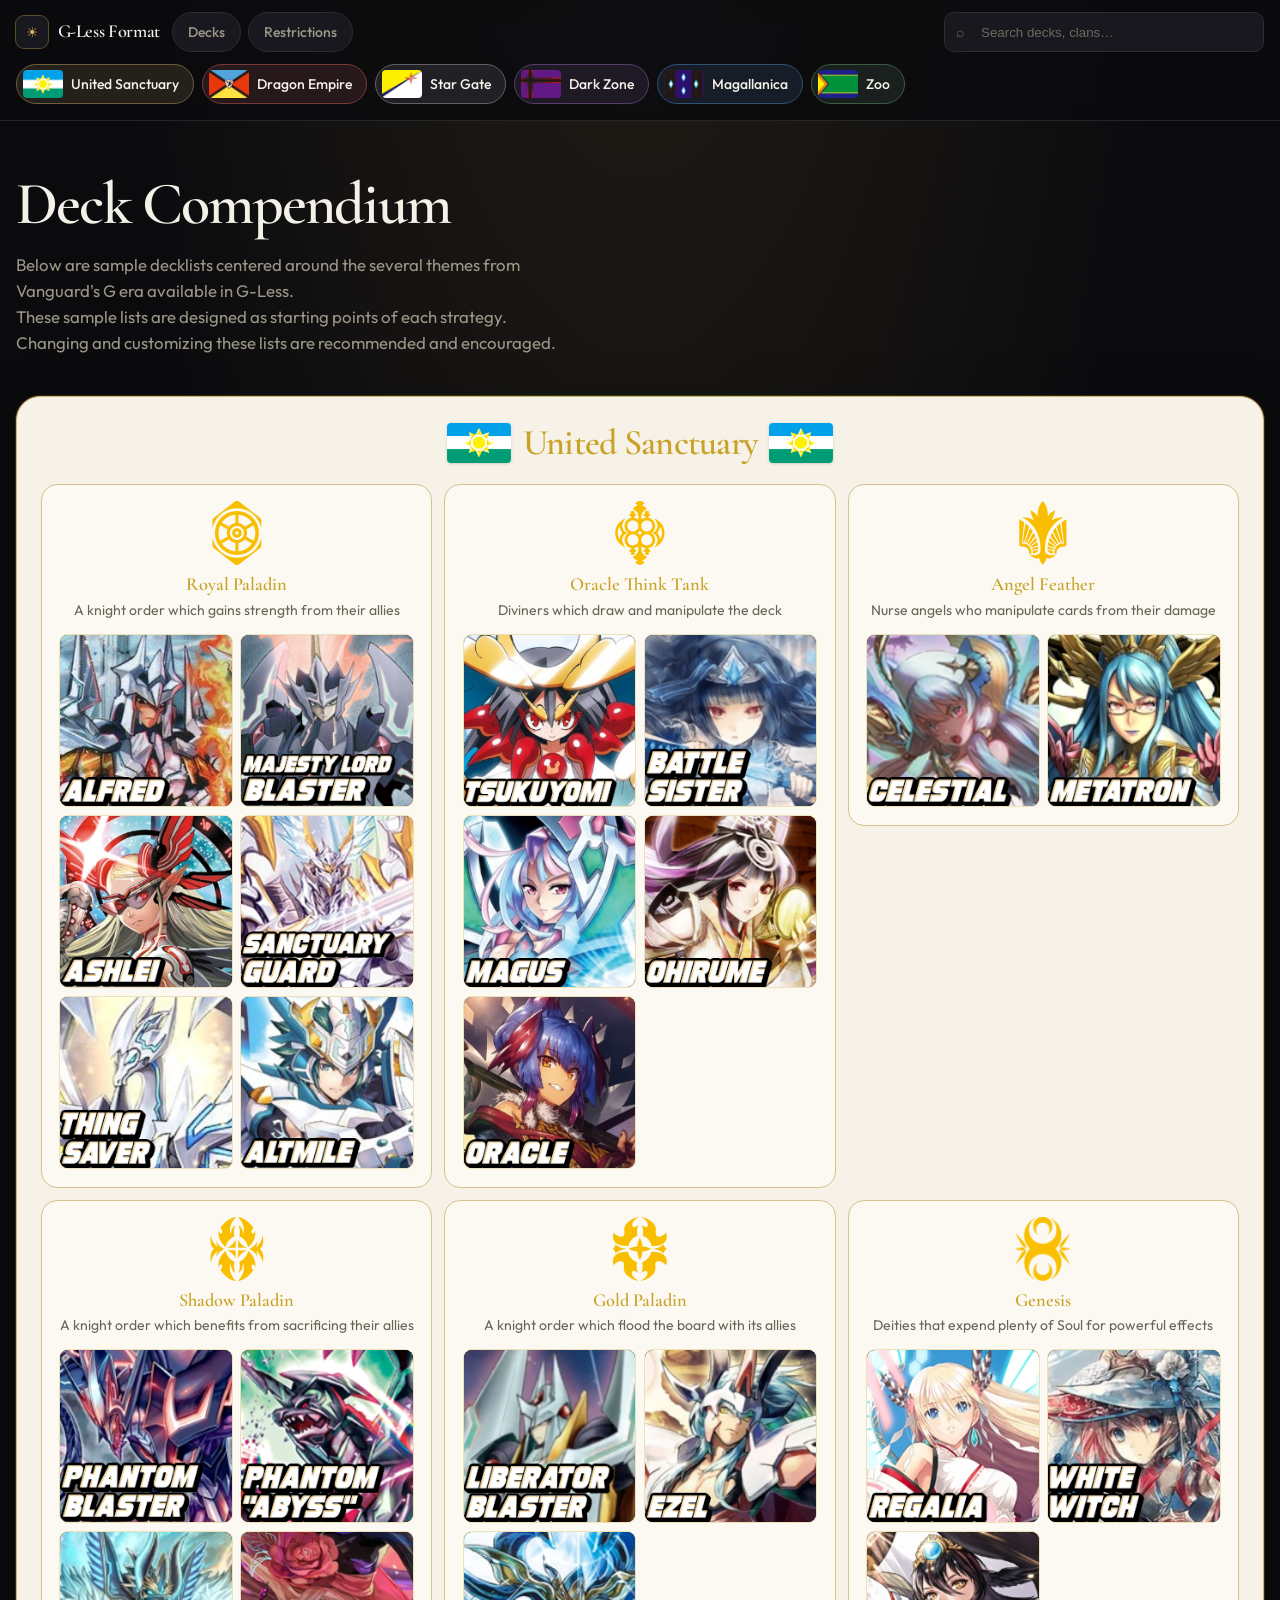
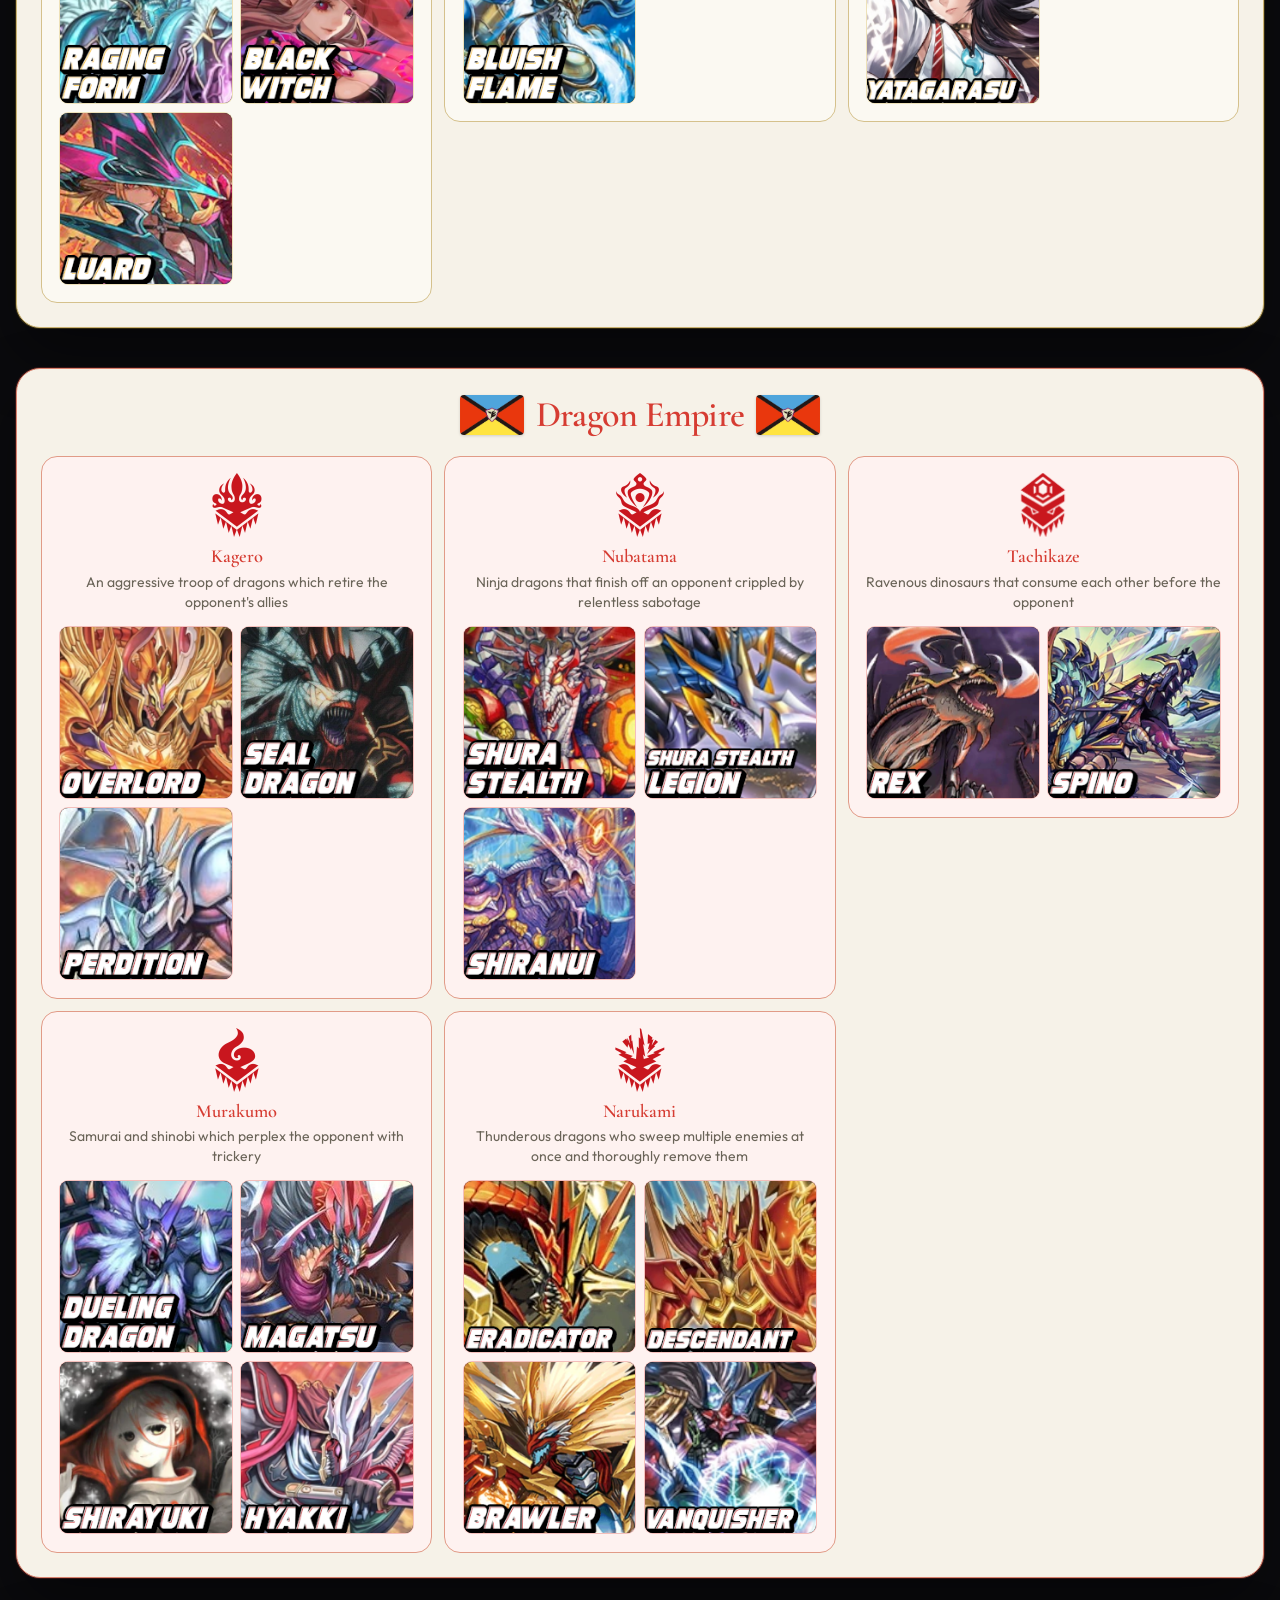
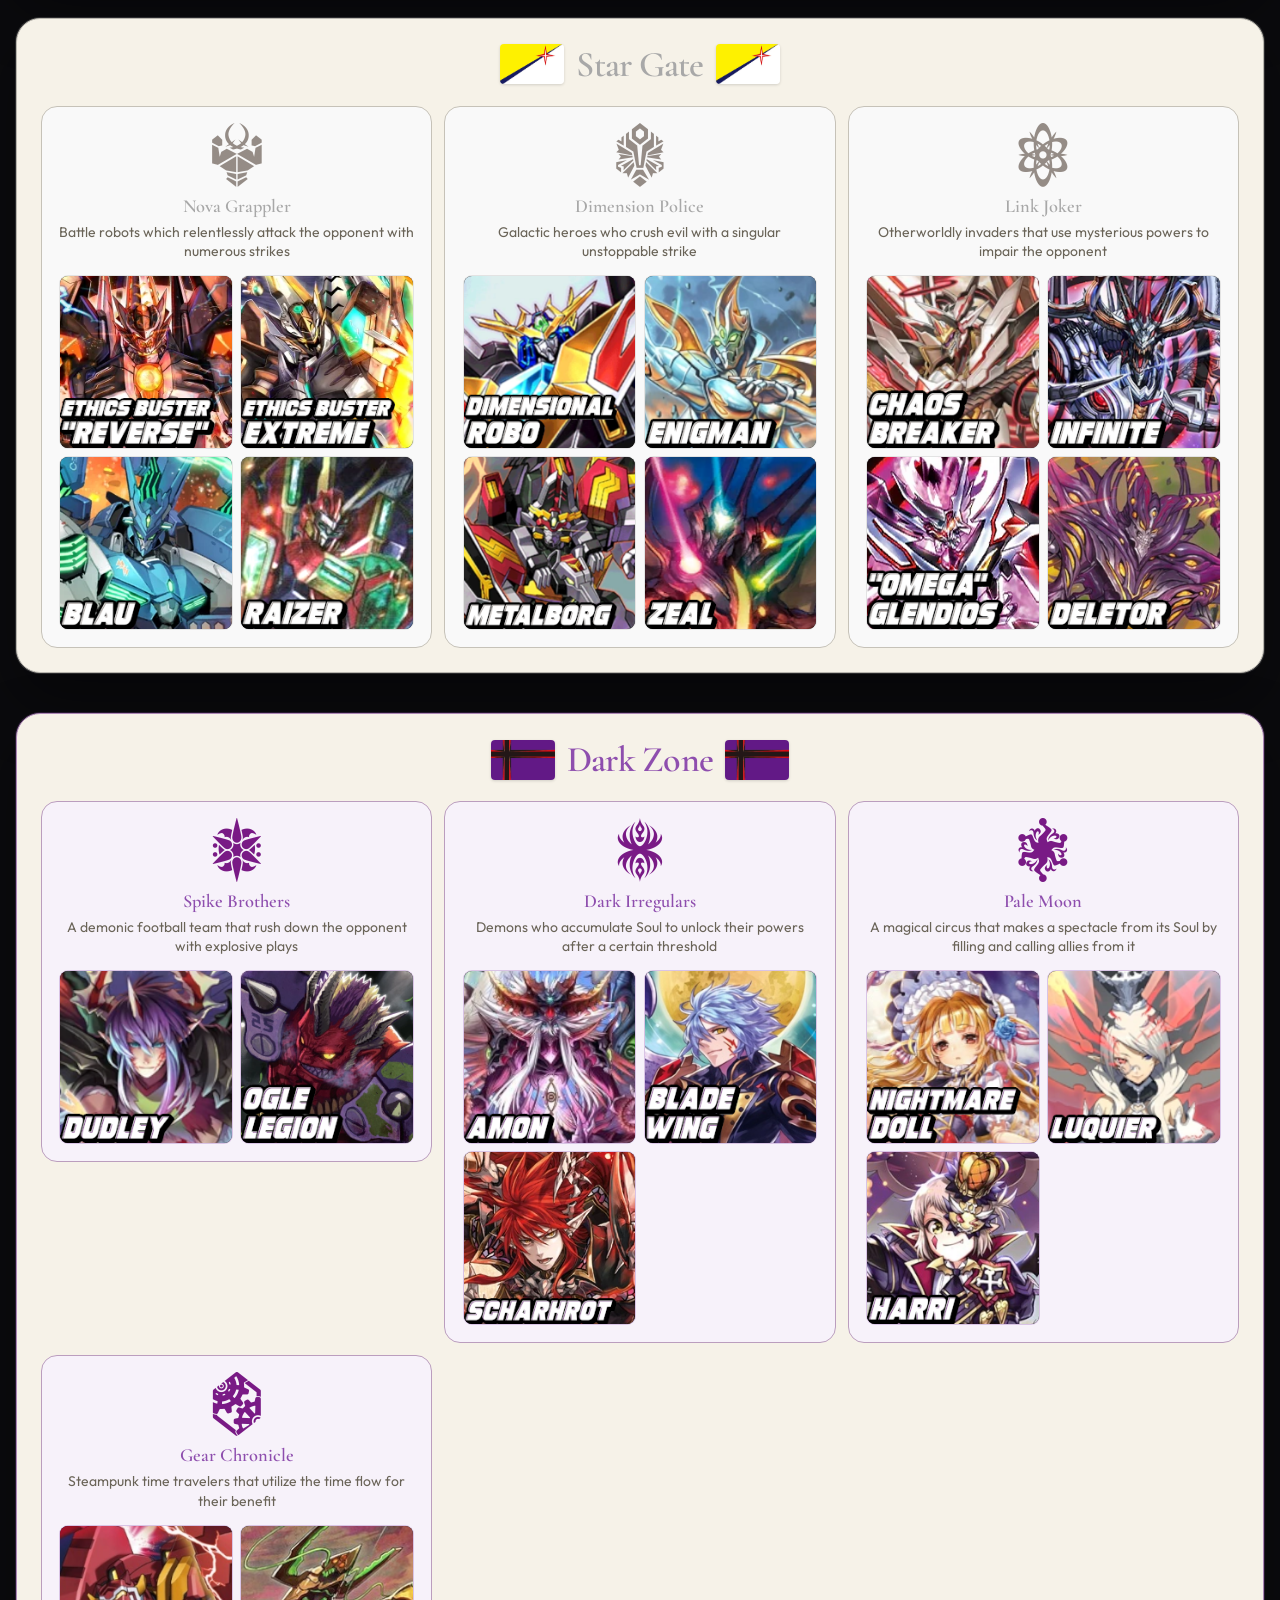
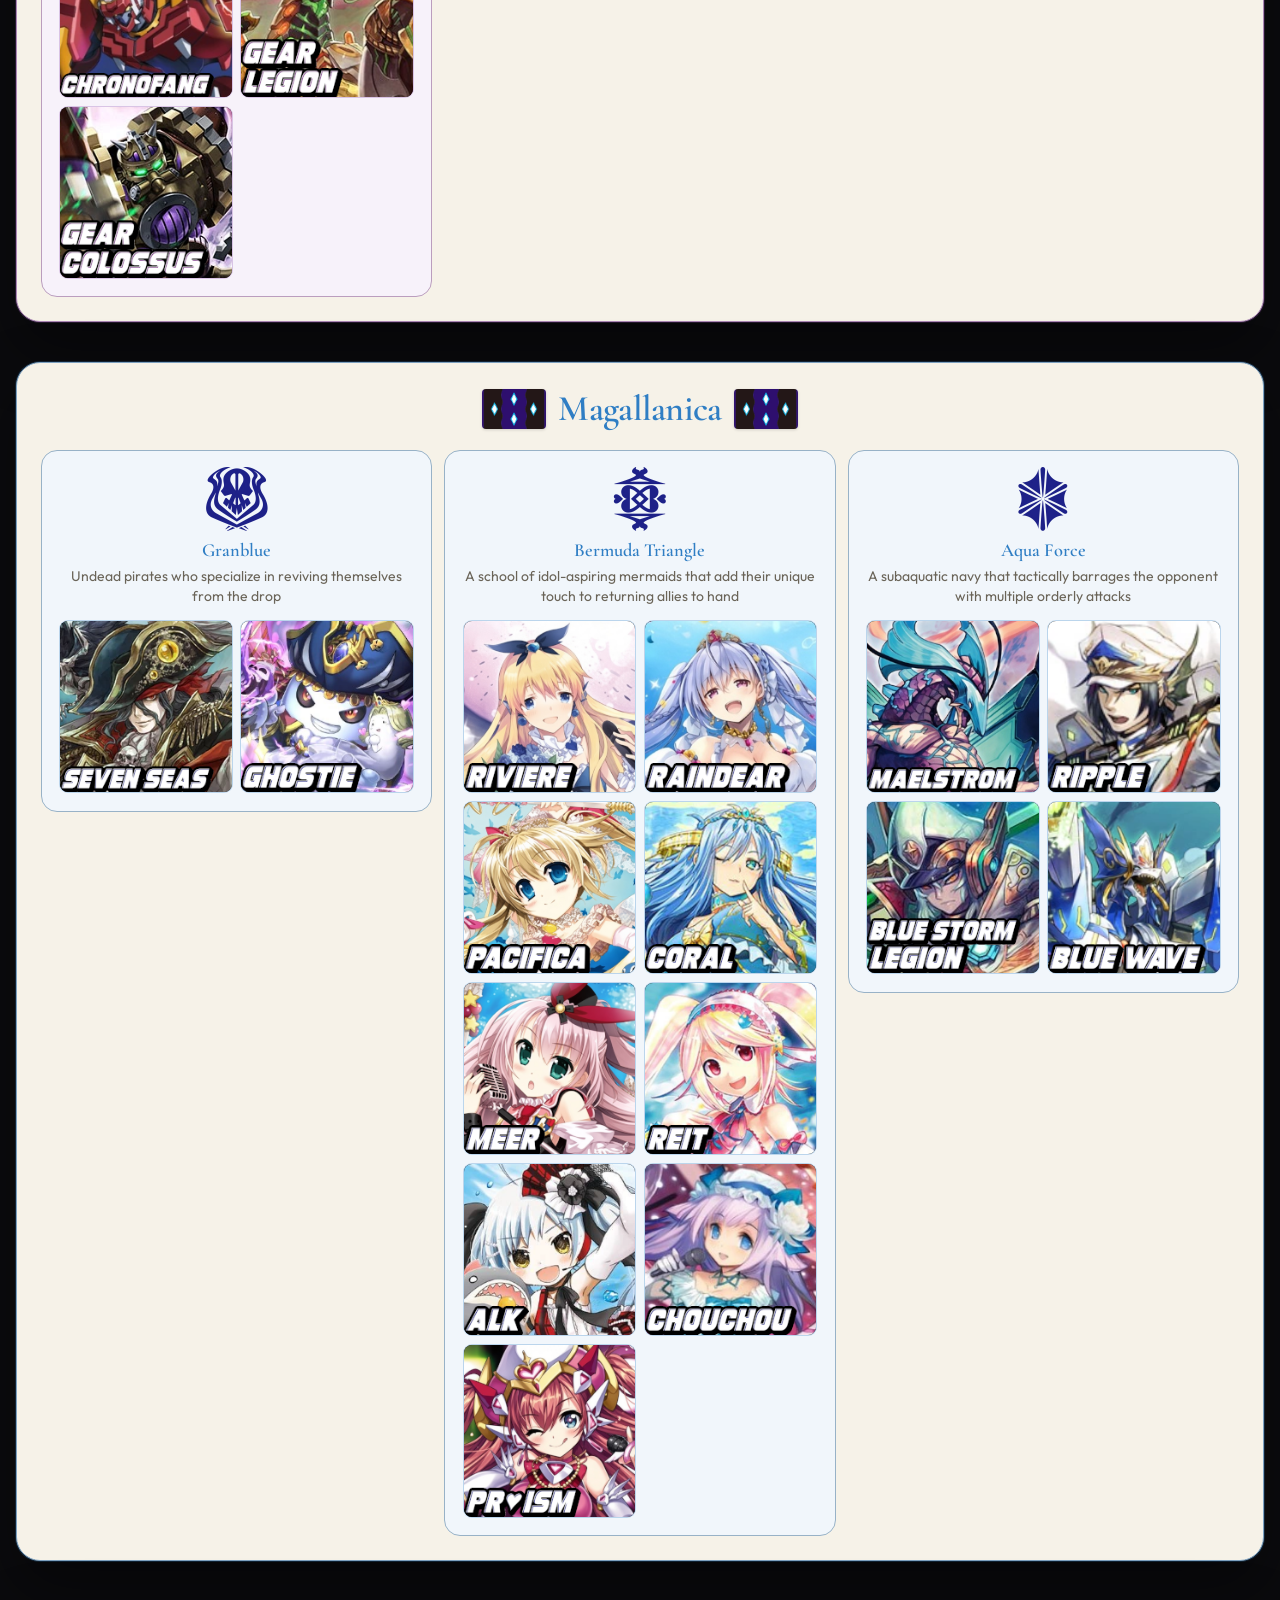
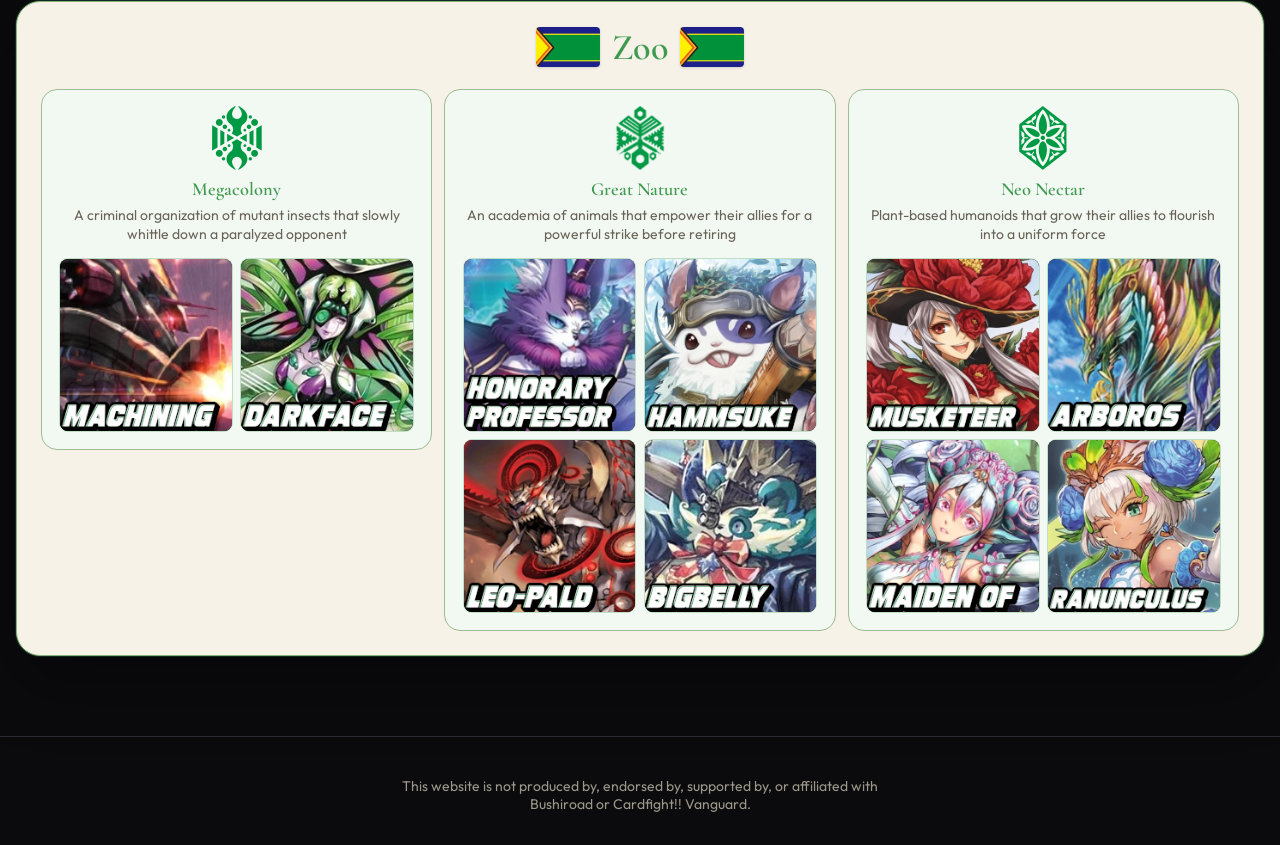
==== commit 673b21b5: "Update -Removed Polaris -Added Bigbelly -Updated Harri, Reit, Meer, Chouchou, PRISM, Maelstrom, Blue" ====
--- a/index.html
+++ b/index.html
@@ -196,7 +196,7 @@
             <div class="clan-head">
               <img src="art/emblems/tachikaze.png" alt="" />
               <h3>Tachikaze</h3>
-              <p>Dinosaur dragons that consume each other for powerful effects</p>
+              <p>Ravenous dinosaurs that consume each other before the opponent</p>
             </div>
             <div class="deck-grid">
               <a class="deck-tile" target="_blank" rel="noopener noreferrer" href="https://decklog-en.bushiroad.com/view/6WTKD" data-name="Rex"><img src="art/decks/rex.png" alt="Rex" loading="lazy" /></a>
@@ -330,7 +330,7 @@
             <div class="deck-grid">
               <a class="deck-tile" target="_blank" rel="noopener noreferrer" href="https://decklog-en.bushiroad.com/view/37VK1" data-name="Nightmare Doll"><img src="art/decks/nightmare-doll.png" alt="Nightmare Doll" loading="lazy" /></a>
               <a class="deck-tile" target="_blank" rel="noopener noreferrer" href="https://decklog-en.bushiroad.com/view/53CNK" data-name="Luquier"><img src="art/decks/luquier.png" alt="Luquier" loading="lazy" /></a>
-              <a class="deck-tile" target="_blank" rel="noopener noreferrer" href="https://decklog-en.bushiroad.com/view/5GCMR" data-name="Harri"><img src="art/decks/harri.png" alt="Harri" loading="lazy" /></a>
+              <a class="deck-tile" target="_blank" rel="noopener noreferrer" href="https://decklog-en.bushiroad.com/view/6RXFD" data-name="Harri"><img src="art/decks/harri.png" alt="Harri" loading="lazy" /></a>
             </div>
           </article>
 
@@ -382,10 +382,10 @@
               <a class="deck-tile" target="_blank" rel="noopener noreferrer" href="https://decklog-en.bushiroad.com/view/4ZD6F" data-name="Pacifica"><img src="art/decks/pacifica.png" alt="Pacifica" loading="lazy" /></a>
               <a class="deck-tile" target="_blank" rel="noopener noreferrer" href="https://decklog-en.bushiroad.com/view/7G0C7" data-name="Coral"><img src="art/decks/coral.png" alt="Coral" loading="lazy" /></a>
               <a class="deck-tile" target="_blank" rel="noopener noreferrer" href="https://decklog-en.bushiroad.com/view/4PSQB" data-name="Meer"><img src="art/decks/meer.png" alt="Meer" loading="lazy" /></a>
-              <a class="deck-tile" target="_blank" rel="noopener noreferrer" href="https://decklog-en.bushiroad.com/view/75CH5" data-name="Reit"><img src="art/decks/reit.png" alt="Reit" loading="lazy" /></a>
-              <a class="deck-tile" target="_blank" rel="noopener noreferrer" href="https://decklog-en.bushiroad.com/view/3G63Z" data-name="Alk"><img src="art/decks/alk.png" alt="Alk" loading="lazy" /></a>
-              <a class="deck-tile" target="_blank" rel="noopener noreferrer" href="https://decklog-en.bushiroad.com/view/14SHM" data-name="Chouchou"><img src="art/decks/chouchou.png" alt="Chouchou" loading="lazy" /></a>
-              <a class="deck-tile" target="_blank" rel="noopener noreferrer" href="https://decklog-en.bushiroad.com/view/6ZYAX" data-name="PRISM"><img src="art/decks/prism.png" alt="PRISM" loading="lazy" /></a>
+              <a class="deck-tile" target="_blank" rel="noopener noreferrer" href="https://decklog-en.bushiroad.com/view/6YUA3" data-name="Reit"><img src="art/decks/reit.png" alt="Reit" loading="lazy" /></a>
+              <a class="deck-tile" target="_blank" rel="noopener noreferrer" href="https://decklog-en.bushiroad.com/view/5VVQT" data-name="Alk"><img src="art/decks/alk.png" alt="Alk" loading="lazy" /></a>
+              <a class="deck-tile" target="_blank" rel="noopener noreferrer" href="https://decklog-en.bushiroad.com/view/23F4T" data-name="Chouchou"><img src="art/decks/chouchou.png" alt="Chouchou" loading="lazy" /></a>
+              <a class="deck-tile" target="_blank" rel="noopener noreferrer" href="https://decklog-en.bushiroad.com/view/4H0RH" data-name="PRISM"><img src="art/decks/prism.png" alt="PRISM" loading="lazy" /></a>
             </div>
           </article>
 
@@ -396,10 +396,10 @@
               <p>A subaquatic navy that tactically barrages the opponent with multiple orderly attacks</p>
             </div>
             <div class="deck-grid">
-              <a class="deck-tile" target="_blank" rel="noopener noreferrer" href="https://decklog-en.bushiroad.com/view/UTJR" data-name="Maelstrom"><img src="art/decks/maelstrom.png" alt="Maelstrom" loading="lazy" /></a>
+              <a class="deck-tile" target="_blank" rel="noopener noreferrer" href="https://decklog-en.bushiroad.com/view/5YKC7" data-name="Maelstrom"><img src="art/decks/maelstrom.png" alt="Maelstrom" loading="lazy" /></a>
 		<a class="deck-tile" target="_blank" rel="noopener noreferrer" href="https://decklog-en.bushiroad.com/view/6EWZM" data-name="Ripple"><img src="art/decks/ripple.png" alt="Maelstrom" loading="lazy" /></a>
               <a class="deck-tile" target="_blank" rel="noopener noreferrer" href="https://decklog-en.bushiroad.com/view/4WA5V" data-name="Blue Storm Legion"><img src="art/decks/blue-storm-legion.png" alt="Blue Storm Legion" loading="lazy" /></a>
-              <a class="deck-tile" target="_blank" rel="noopener noreferrer" href="https://decklog-en.bushiroad.com/view/59UKM" data-name="Blue Wave"><img src="art/decks/blue-wave.png" alt="Blue Wave" loading="lazy" /></a>
+              <a class="deck-tile" target="_blank" rel="noopener noreferrer" href="https://decklog-en.bushiroad.com/view/6XDX5" data-name="Blue Wave"><img src="art/decks/blue-wave.png" alt="Blue Wave" loading="lazy" /></a>
             </div>
           </article>
         </div>
@@ -418,11 +418,11 @@
             <div class="clan-head">
               <img src="art/emblems/megacolony.png" alt="" />
               <h3>Megacolony</h3>
-              <p>A criminal organization of insects that slowly whittle down a paralyzed opponent</p>
-            </div>
-            <div class="deck-grid">
-              <a class="deck-tile" target="_blank" rel="noopener noreferrer" href="https://decklog-en.bushiroad.com/view/3Q7B9" data-name="Machining"><img src="art/decks/machining.png" alt="Machining" loading="lazy" /></a>
-              <a class="deck-tile" target="_blank" rel="noopener noreferrer" href="https://decklog-en.bushiroad.com/view/54G8P" data-name="Darkface"><img src="art/decks/darkface.png" alt="Darkface" loading="lazy" /></a>
+              <p>A criminal organization of mutant insects that slowly whittle down a paralyzed opponent</p>
+            </div>
+            <div class="deck-grid">
+              <a class="deck-tile" target="_blank" rel="noopener noreferrer" href="https://decklog-en.bushiroad.com/view/4NPY7" data-name="Machining"><img src="art/decks/machining.png" alt="Machining" loading="lazy" /></a>
+              <a class="deck-tile" target="_blank" rel="noopener noreferrer" href="https://decklog-en.bushiroad.com/view/10GKH" data-name="Darkface"><img src="art/decks/darkface.png" alt="Darkface" loading="lazy" /></a>
             </div>
           </article>
 
@@ -433,10 +433,10 @@
               <p>An academia of animals that empower their allies for a powerful strike before retiring</p>
             </div>
             <div class="deck-grid">
-              <a class="deck-tile" target="_blank" rel="noopener noreferrer" href="https://decklog-en.bushiroad.com/view/2C4HF" data-name="Honorary Professor"><img src="art/decks/honorary-professor.png" alt="Honorary Professor" loading="lazy" /></a>
+              <a class="deck-tile" target="_blank" rel="noopener noreferrer" href="https://decklog-en.bushiroad.com/view/6HYDR" data-name="Honorary Professor"><img src="art/decks/honorary-professor.png" alt="Honorary Professor" loading="lazy" /></a>
               <a class="deck-tile" target="_blank" rel="noopener noreferrer" href="https://decklog-en.bushiroad.com/view/4PVF5" data-name="Hammsuke"><img src="art/decks/hammsuke.png" alt="Hammsuke" loading="lazy" /></a>
-              <a class="deck-tile" target="_blank" rel="noopener noreferrer" href="https://decklog-en.bushiroad.com/view/3JAPR" data-name="Polaris"><img src="art/decks/polaris.png" alt="Polaris" loading="lazy" /></a>
               <a class="deck-tile" target="_blank" rel="noopener noreferrer" href="https://decklog-en.bushiroad.com/view/2UX5V" data-name="Leo-pald"><img src="art/decks/leo-pald.png" alt="Leo-pald" loading="lazy" /></a>
+              <a class="deck-tile" target="_blank" rel="noopener noreferrer" href="https://decklog-en.bushiroad.com/view/1SE6B" data-name="Bigbelly"><img src="art/decks/bigbelly.png" alt="Bigbelly" loading="lazy" /></a>
             </div>
           </article>
 
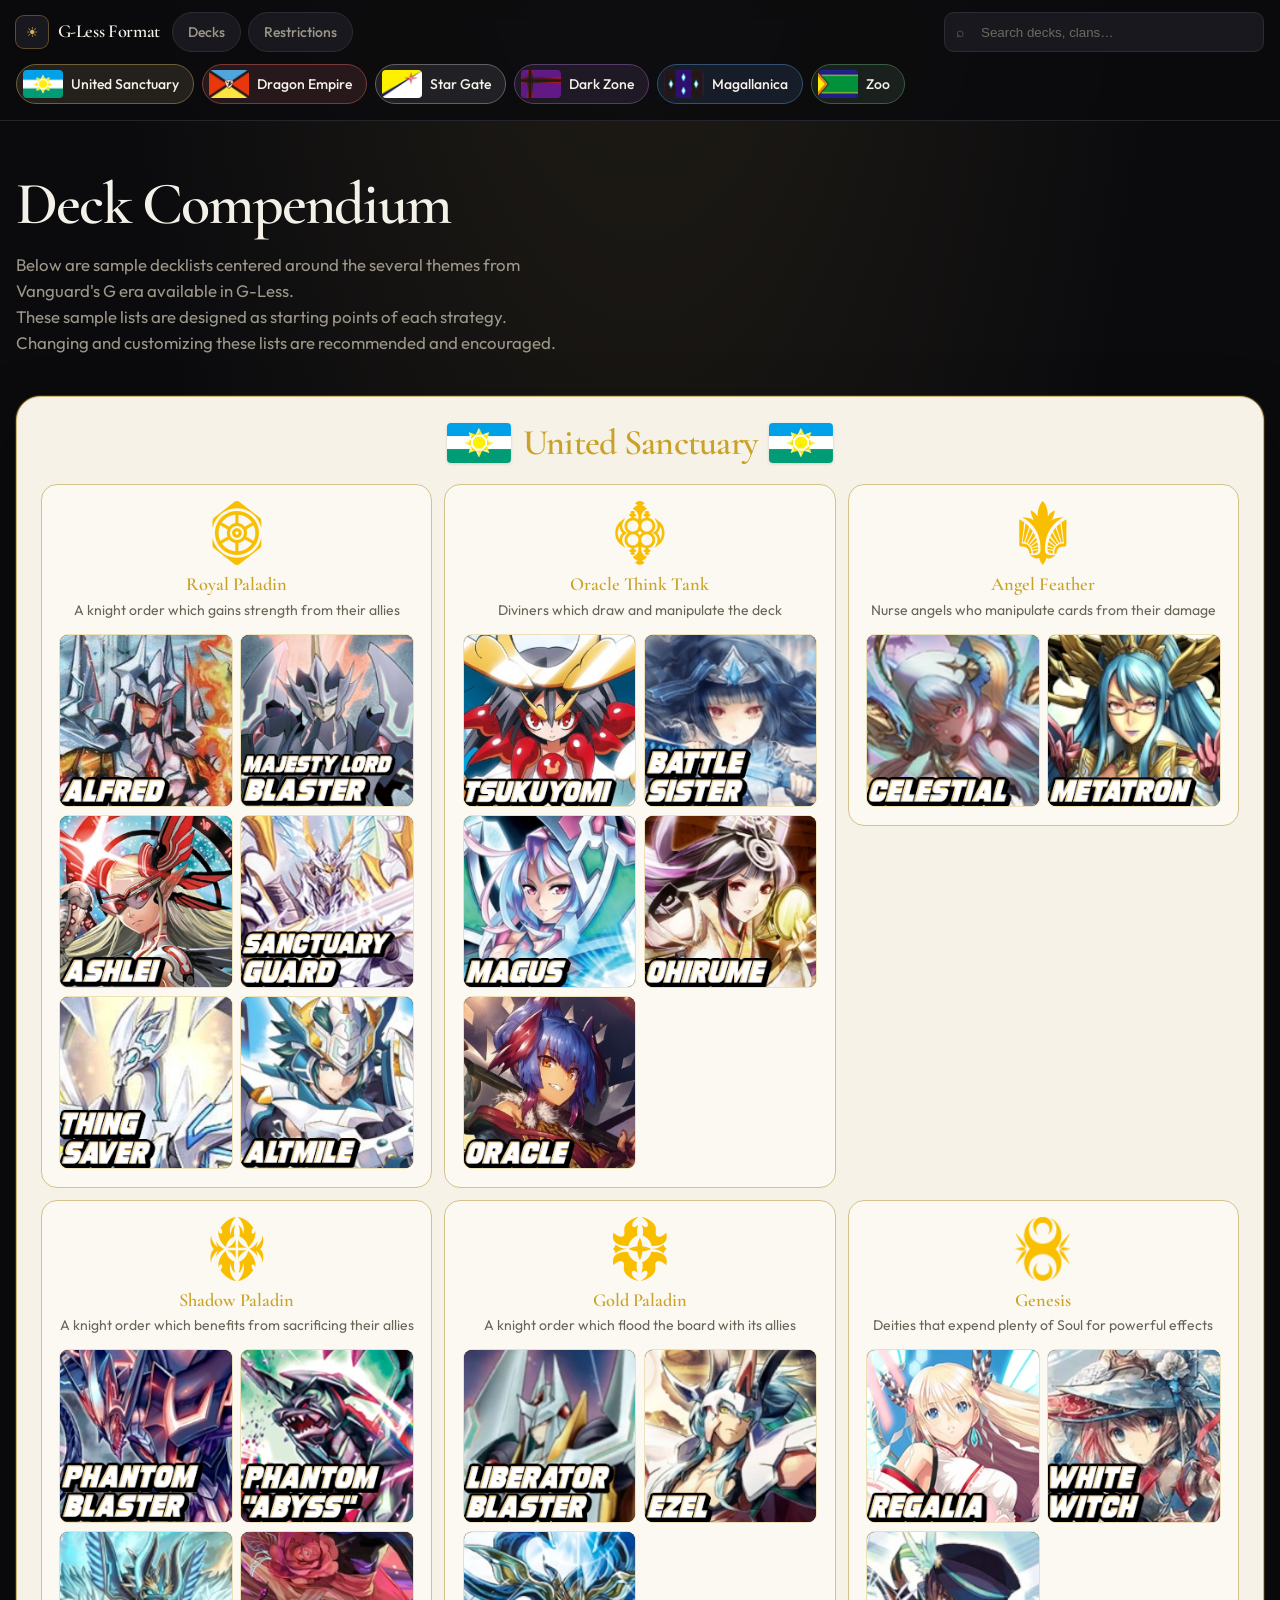
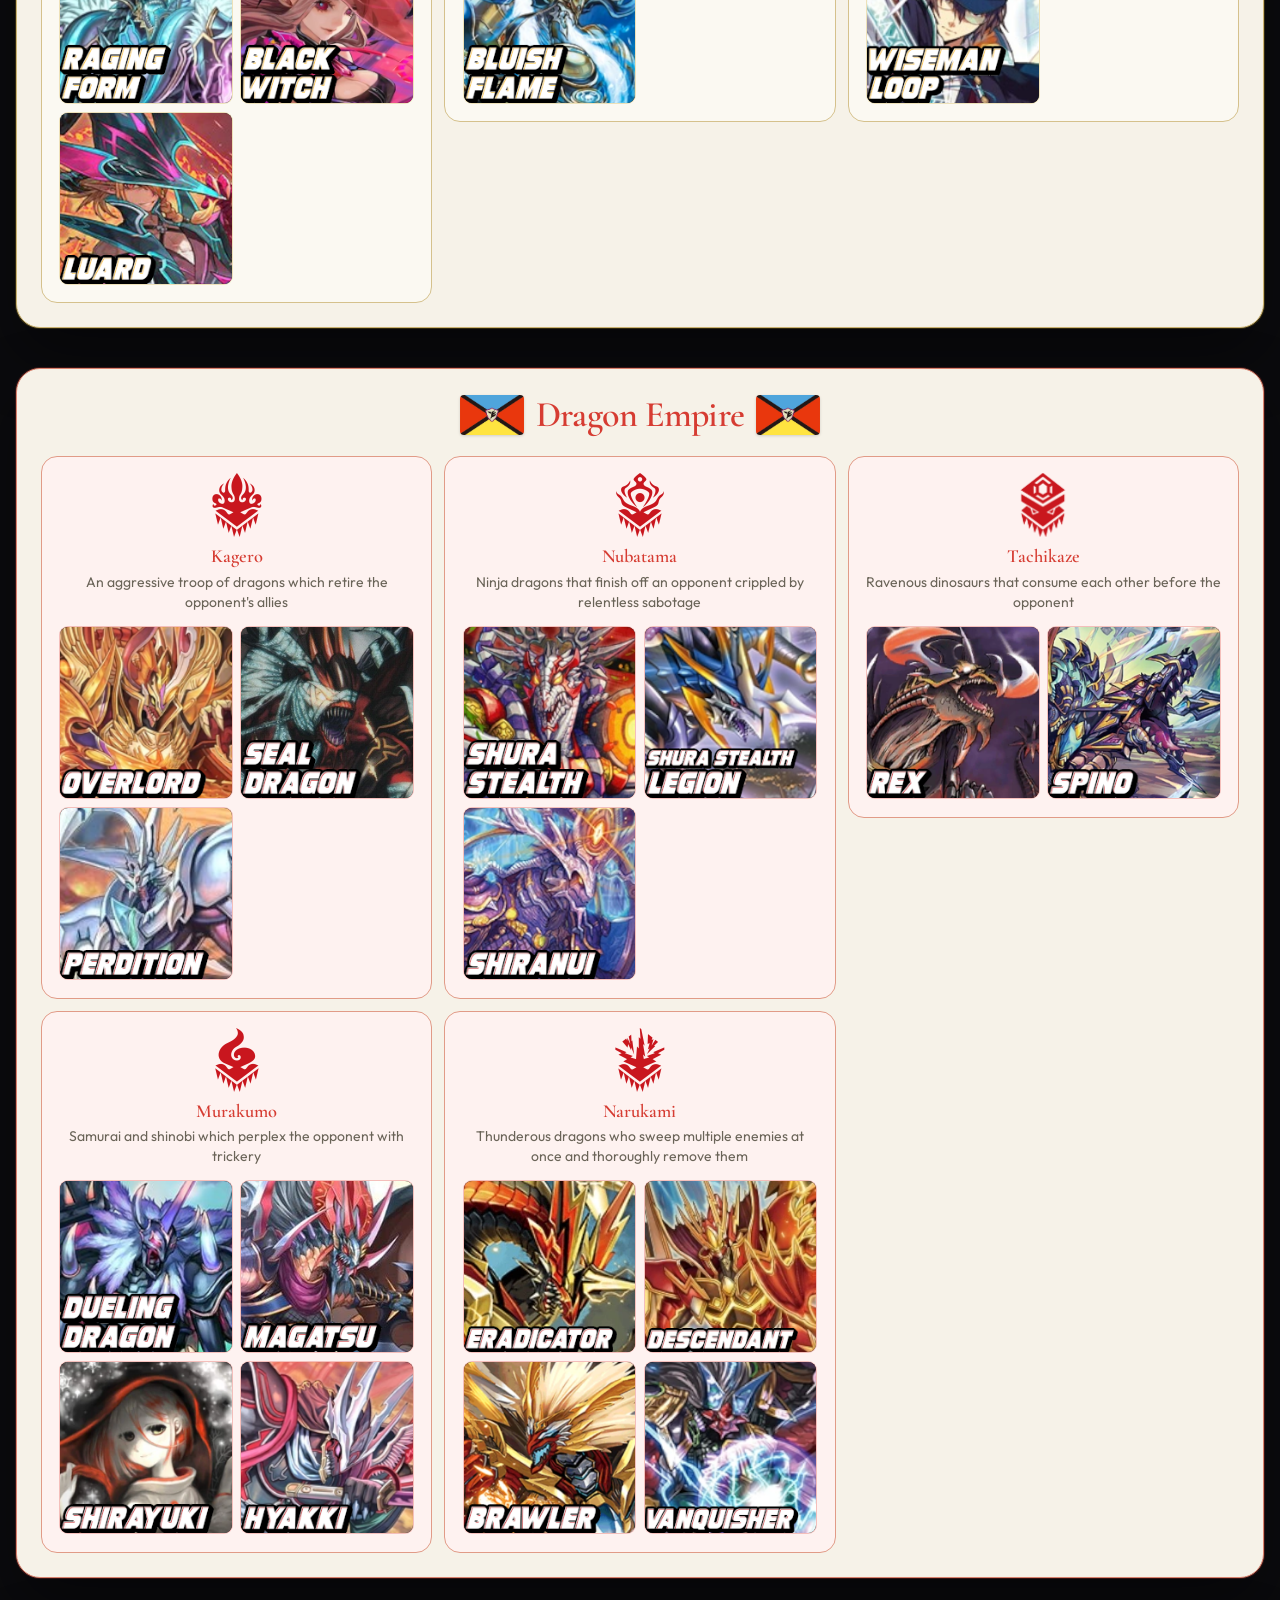
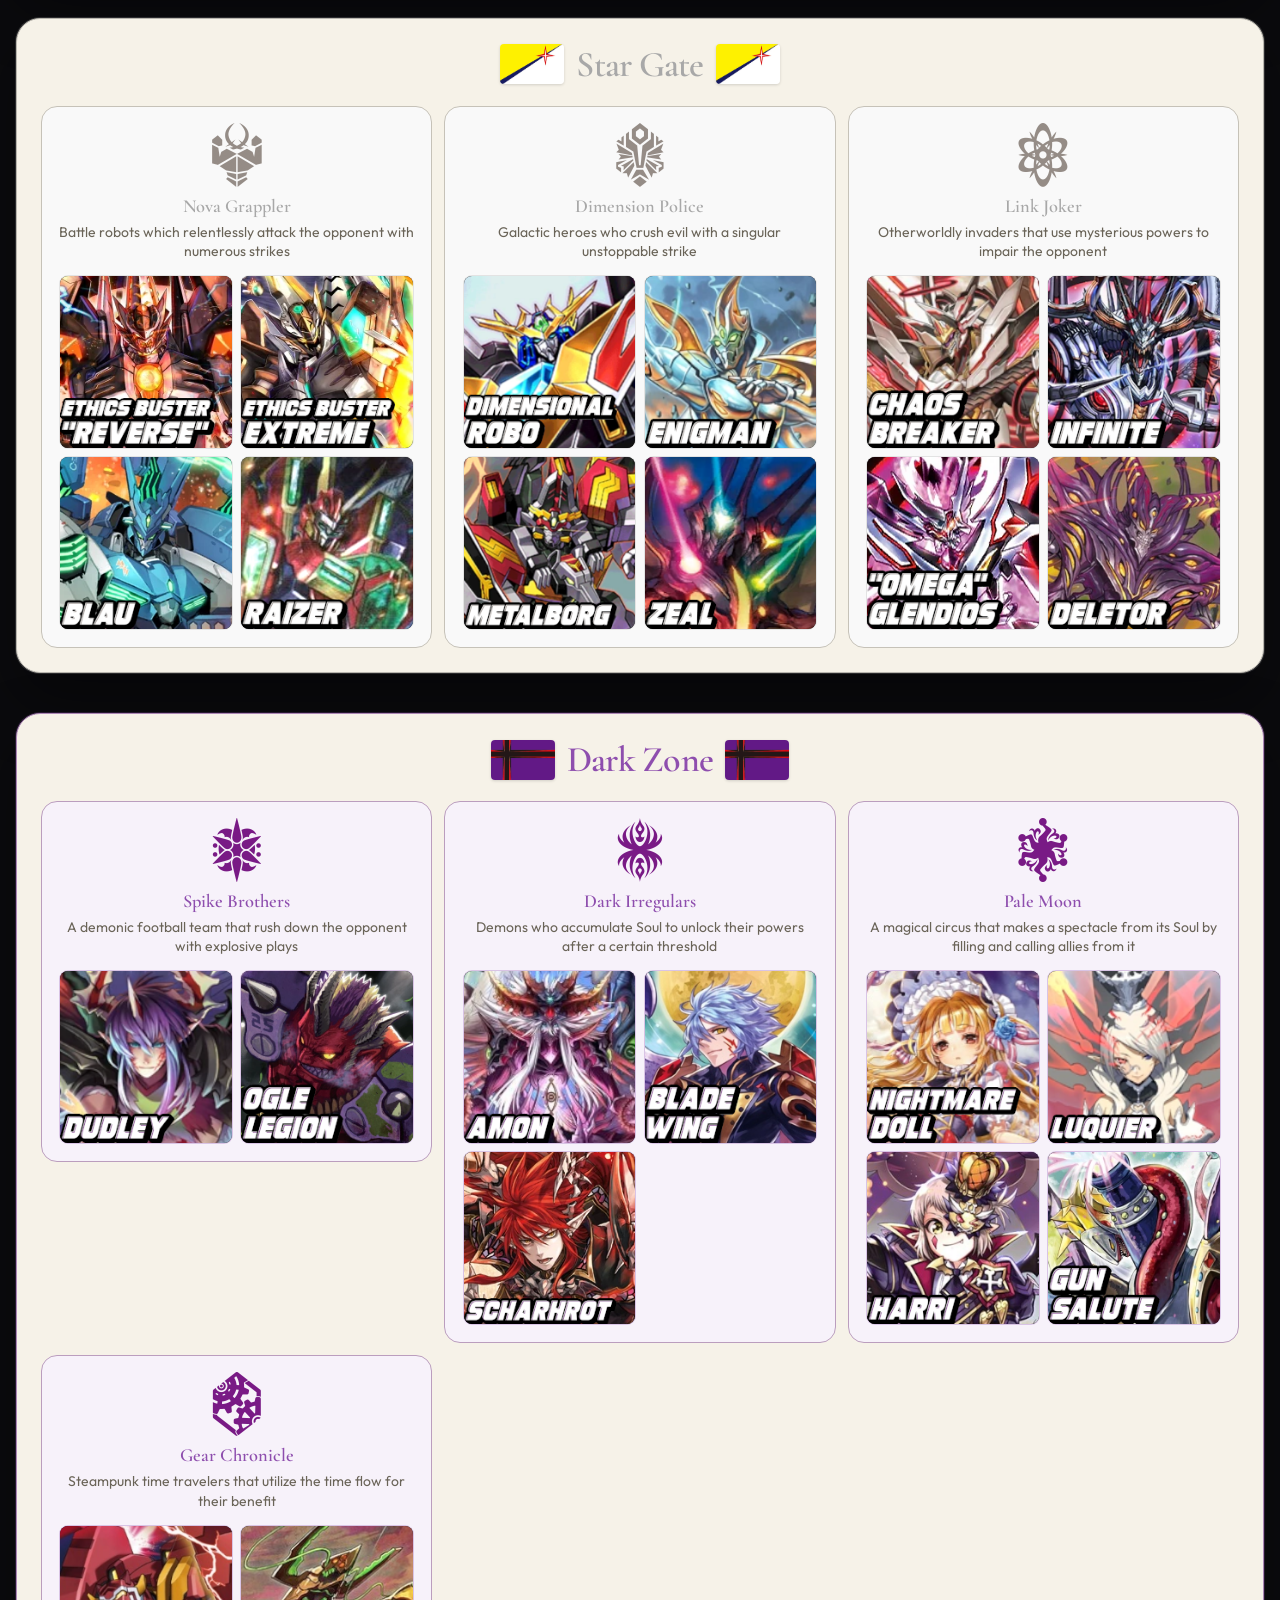
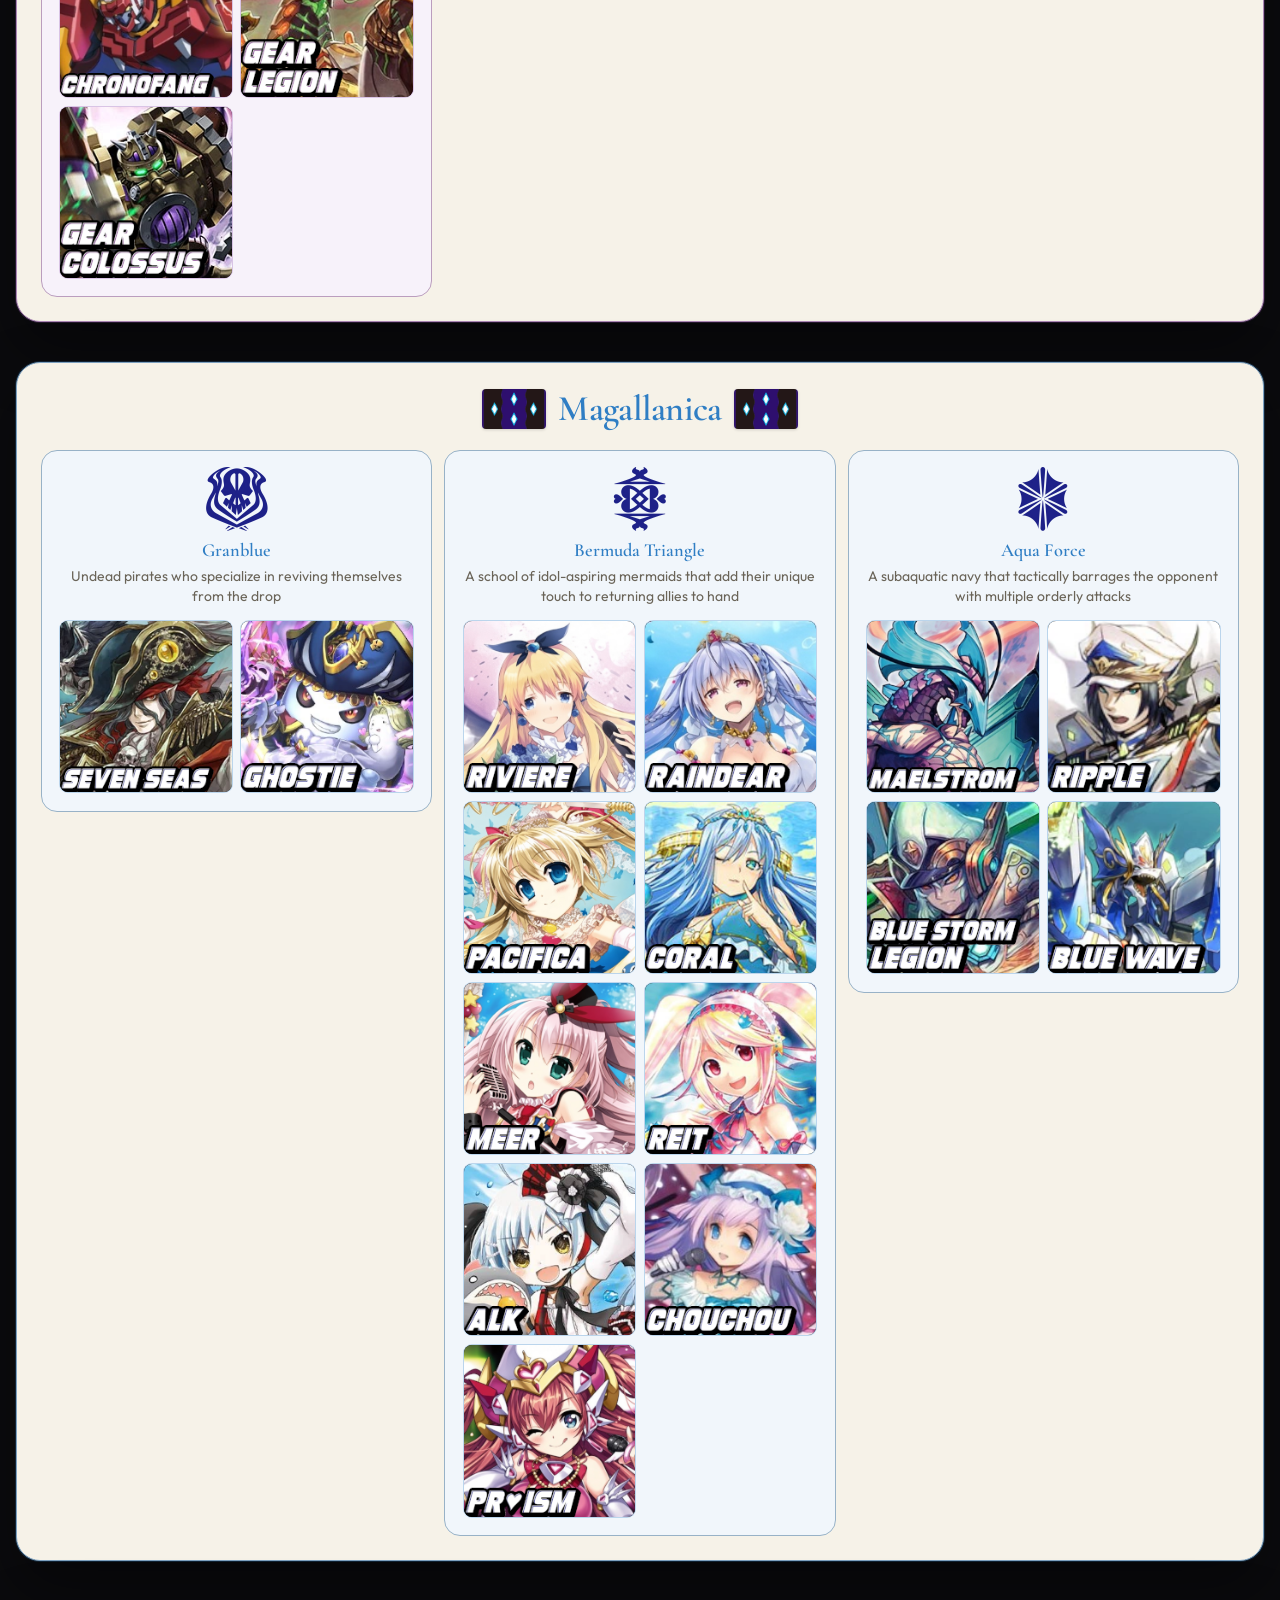
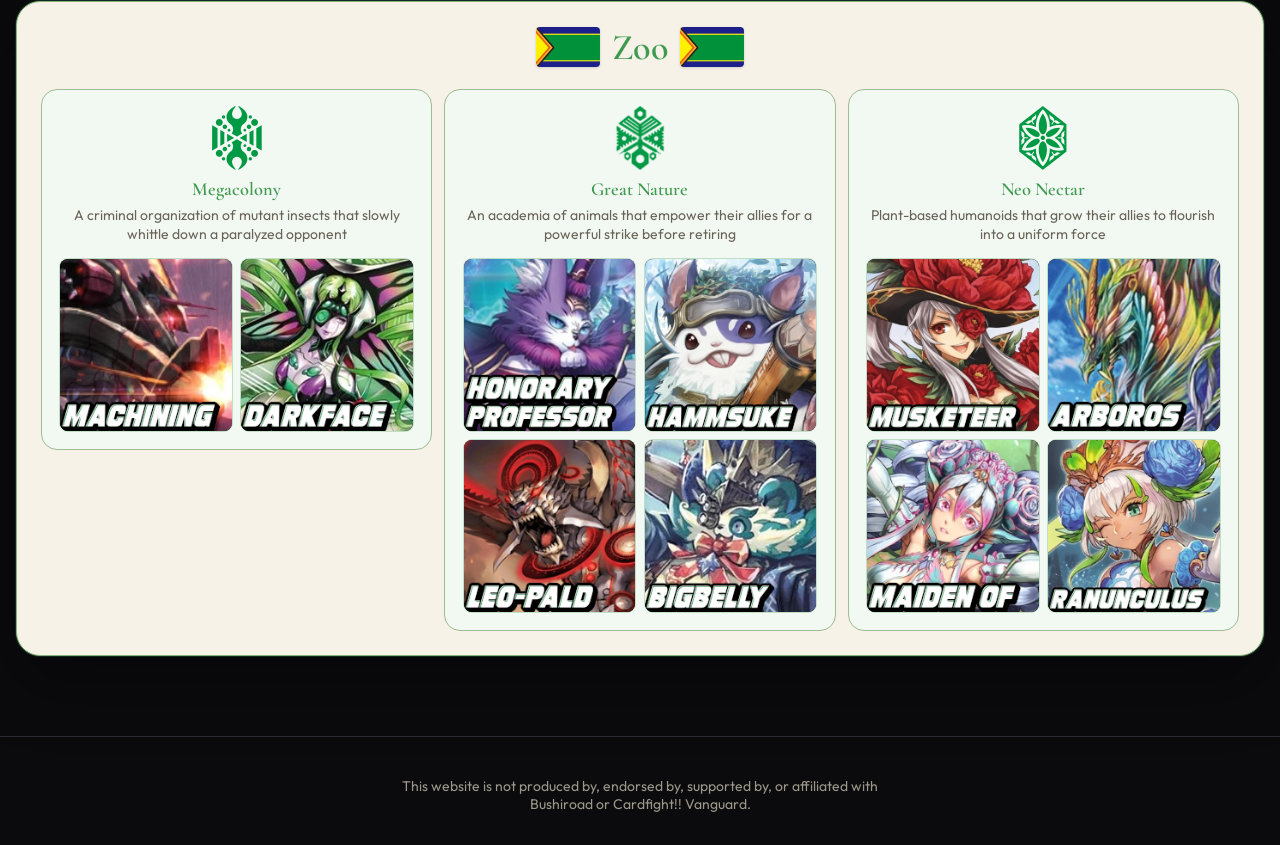
==== commit 48c54544: "update gun salue & wiseman" ====
--- a/index.html
+++ b/index.html
@@ -151,7 +151,7 @@
             <div class="deck-grid">
               <a class="deck-tile" target="_blank" rel="noopener noreferrer" href="https://decklog-en.bushiroad.com/view/66YH5" data-name="Regalia"><img src="art/decks/regalia.png" alt="Regalia" loading="lazy" /></a>
               <a class="deck-tile" target="_blank" rel="noopener noreferrer" href="https://decklog-en.bushiroad.com/view/3G8JF" data-name="White Witch"><img src="art/decks/white-witch.png" alt="White Witch" loading="lazy" /></a>
-              <a class="deck-tile" target="_blank" rel="noopener noreferrer" href="https://decklog-en.bushiroad.com/view/5WMQ3" data-name="Yatagarasu"><img src="art/decks/yatagarasu.png" alt="Yatagarasu" loading="lazy" /></a>
+              <a class="deck-tile" target="_blank" rel="noopener noreferrer" href="https://decklog-en.bushiroad.com/view/7G16H" data-name="Wiseman Loop"><img src="art/decks/wiseman-loop.png" alt="Wiseman Loop" loading="lazy" /></a>
             </div>
           </article>
         </div>
@@ -228,7 +228,7 @@
               <a class="deck-tile" target="_blank" rel="noopener noreferrer" href="https://decklog-en.bushiroad.com/view/71CBZ" data-name="Eradicator"><img src="art/decks/eradicator.png" alt="Eradicator" loading="lazy" /></a>
               <a class="deck-tile" target="_blank" rel="noopener noreferrer" href="https://decklog-en.bushiroad.com/view/3SJW7" data-name="Descendant"><img src="art/decks/descendant.png" alt="Descendant" loading="lazy" /></a>
               <a class="deck-tile" target="_blank" rel="noopener noreferrer" href="https://decklog-en.bushiroad.com/view/67L27" data-name="Brawler"><img src="art/decks/brawler.png" alt="Brawler" loading="lazy" /></a>
-              <a class="deck-tile" target="_blank" rel="noopener noreferrer" href="https://decklog-en.bushiroad.com/view/274H5" data-name="Vanquisher"><img src="art/decks/vanquisher.png" alt="Vanquisher" loading="lazy" /></a>
+              <a class="deck-tile" target="_blank" rel="noopener noreferrer" href="https://decklog-en.bushiroad.com/view/2XJUX" data-name="Vanquisher"><img src="art/decks/vanquisher.png" alt="Vanquisher" loading="lazy" /></a>
             </div>
           </article>
         </div>
@@ -330,7 +330,8 @@
             <div class="deck-grid">
               <a class="deck-tile" target="_blank" rel="noopener noreferrer" href="https://decklog-en.bushiroad.com/view/37VK1" data-name="Nightmare Doll"><img src="art/decks/nightmare-doll.png" alt="Nightmare Doll" loading="lazy" /></a>
               <a class="deck-tile" target="_blank" rel="noopener noreferrer" href="https://decklog-en.bushiroad.com/view/53CNK" data-name="Luquier"><img src="art/decks/luquier.png" alt="Luquier" loading="lazy" /></a>
-              <a class="deck-tile" target="_blank" rel="noopener noreferrer" href="https://decklog-en.bushiroad.com/view/6RXFD" data-name="Harri"><img src="art/decks/harri.png" alt="Harri" loading="lazy" /></a>
+              <a class="deck-tile" target="_blank" rel="noopener noreferrer" href="https://decklog-en.bushiroad.com/view/1U4TR" data-name="Harri"><img src="art/decks/harri.png" alt="Harri" loading="lazy" /></a>
+              <a class="deck-tile" target="_blank" rel="noopener noreferrer" href="https://decklog-en.bushiroad.com/view/3VA5M" data-name="Gun Salute"><img src="art/decks/gun-salute.png" alt="Gun Salute" loading="lazy" /></a>
             </div>
           </article>
 
@@ -422,7 +423,7 @@
             </div>
             <div class="deck-grid">
               <a class="deck-tile" target="_blank" rel="noopener noreferrer" href="https://decklog-en.bushiroad.com/view/4NPY7" data-name="Machining"><img src="art/decks/machining.png" alt="Machining" loading="lazy" /></a>
-              <a class="deck-tile" target="_blank" rel="noopener noreferrer" href="https://decklog-en.bushiroad.com/view/10GKH" data-name="Darkface"><img src="art/decks/darkface.png" alt="Darkface" loading="lazy" /></a>
+              <a class="deck-tile" target="_blank" rel="noopener noreferrer" href="https://decklog-en.bushiroad.com/view/1L48K" data-name="Darkface"><img src="art/decks/darkface.png" alt="Darkface" loading="lazy" /></a>
             </div>
           </article>
 
@@ -436,7 +437,7 @@
               <a class="deck-tile" target="_blank" rel="noopener noreferrer" href="https://decklog-en.bushiroad.com/view/6HYDR" data-name="Honorary Professor"><img src="art/decks/honorary-professor.png" alt="Honorary Professor" loading="lazy" /></a>
               <a class="deck-tile" target="_blank" rel="noopener noreferrer" href="https://decklog-en.bushiroad.com/view/4PVF5" data-name="Hammsuke"><img src="art/decks/hammsuke.png" alt="Hammsuke" loading="lazy" /></a>
               <a class="deck-tile" target="_blank" rel="noopener noreferrer" href="https://decklog-en.bushiroad.com/view/2UX5V" data-name="Leo-pald"><img src="art/decks/leo-pald.png" alt="Leo-pald" loading="lazy" /></a>
-              <a class="deck-tile" target="_blank" rel="noopener noreferrer" href="https://decklog-en.bushiroad.com/view/1SE6B" data-name="Bigbelly"><img src="art/decks/bigbelly.png" alt="Bigbelly" loading="lazy" /></a>
+              <a class="deck-tile" target="_blank" rel="noopener noreferrer" href="https://decklog-en.bushiroad.com/view/4MKDR" data-name="Bigbelly"><img src="art/decks/bigbelly.png" alt="Bigbelly" loading="lazy" /></a>
             </div>
           </article>
 
@@ -447,7 +448,7 @@
               <p>Plant-based humanoids that grow their allies to flourish into a uniform force</p>
             </div>
             <div class="deck-grid">
-              <a class="deck-tile" target="_blank" rel="noopener noreferrer" href="https://decklog-en.bushiroad.com/view/2Z3FB" data-name="Musketeer"><img src="art/decks/musketeer.png" alt="Musketeer" loading="lazy" /></a>
+              <a class="deck-tile" target="_blank" rel="noopener noreferrer" href="https://decklog-en.bushiroad.com/view/5E3XZ" data-name="Musketeer"><img src="art/decks/musketeer.png" alt="Musketeer" loading="lazy" /></a>
               <a class="deck-tile" target="_blank" rel="noopener noreferrer" href="https://decklog-en.bushiroad.com/view/1JMMM" data-name="Arboros"><img src="art/decks/arboros.png" alt="Arboros" loading="lazy" /></a>
               <a class="deck-tile" target="_blank" rel="noopener noreferrer" href="https://decklog-en.bushiroad.com/view/2QR79" data-name="Maiden of"><img src="art/decks/maiden-of.png" alt="Maiden of" loading="lazy" /></a>
               <a class="deck-tile" target="_blank" rel="noopener noreferrer" href="https://decklog-en.bushiroad.com/view/5FM7M" data-name="Ranunculus"><img src="art/decks/ranunculus.png" alt="Ranunculus" loading="lazy" /></a>
--- a/styles.css
+++ b/styles.css
@@ -802,7 +802,7 @@
 
 /* ---- Status panel ----
    Desktop: always position:absolute so open/close never changes nation-page height.
-   left/right offset = scale × 100% of the tile, so it tracks --restrict-scale. */
+   Panel sits above the card (card scales from top-left, so top edge stays fixed). */
 
 .status-drawer {
   display: grid;
@@ -844,17 +844,11 @@
 @media (min-width: 560px) {
   .status-drawer {
     position: absolute;
-    top: 0;
-    /* Panel sits just past the right edge of the scaled card */
-    left: calc(var(--restrict-scale) * 100% + var(--restrict-panel-gap));
+    bottom: calc(100% + var(--restrict-panel-gap));
+    left: 0;
     width: min(15rem, 42vw);
     margin: 0;
     z-index: 25;
-  }
-
-  .restriction-cell.status-left .status-drawer {
-    left: auto;
-    right: calc(var(--restrict-scale) * 100% + var(--restrict-panel-gap));
   }
 
   .restriction-cell:hover .status-drawer,
@@ -894,4 +888,4 @@
     transform: none;
     filter: none;
   }
-}
+}
